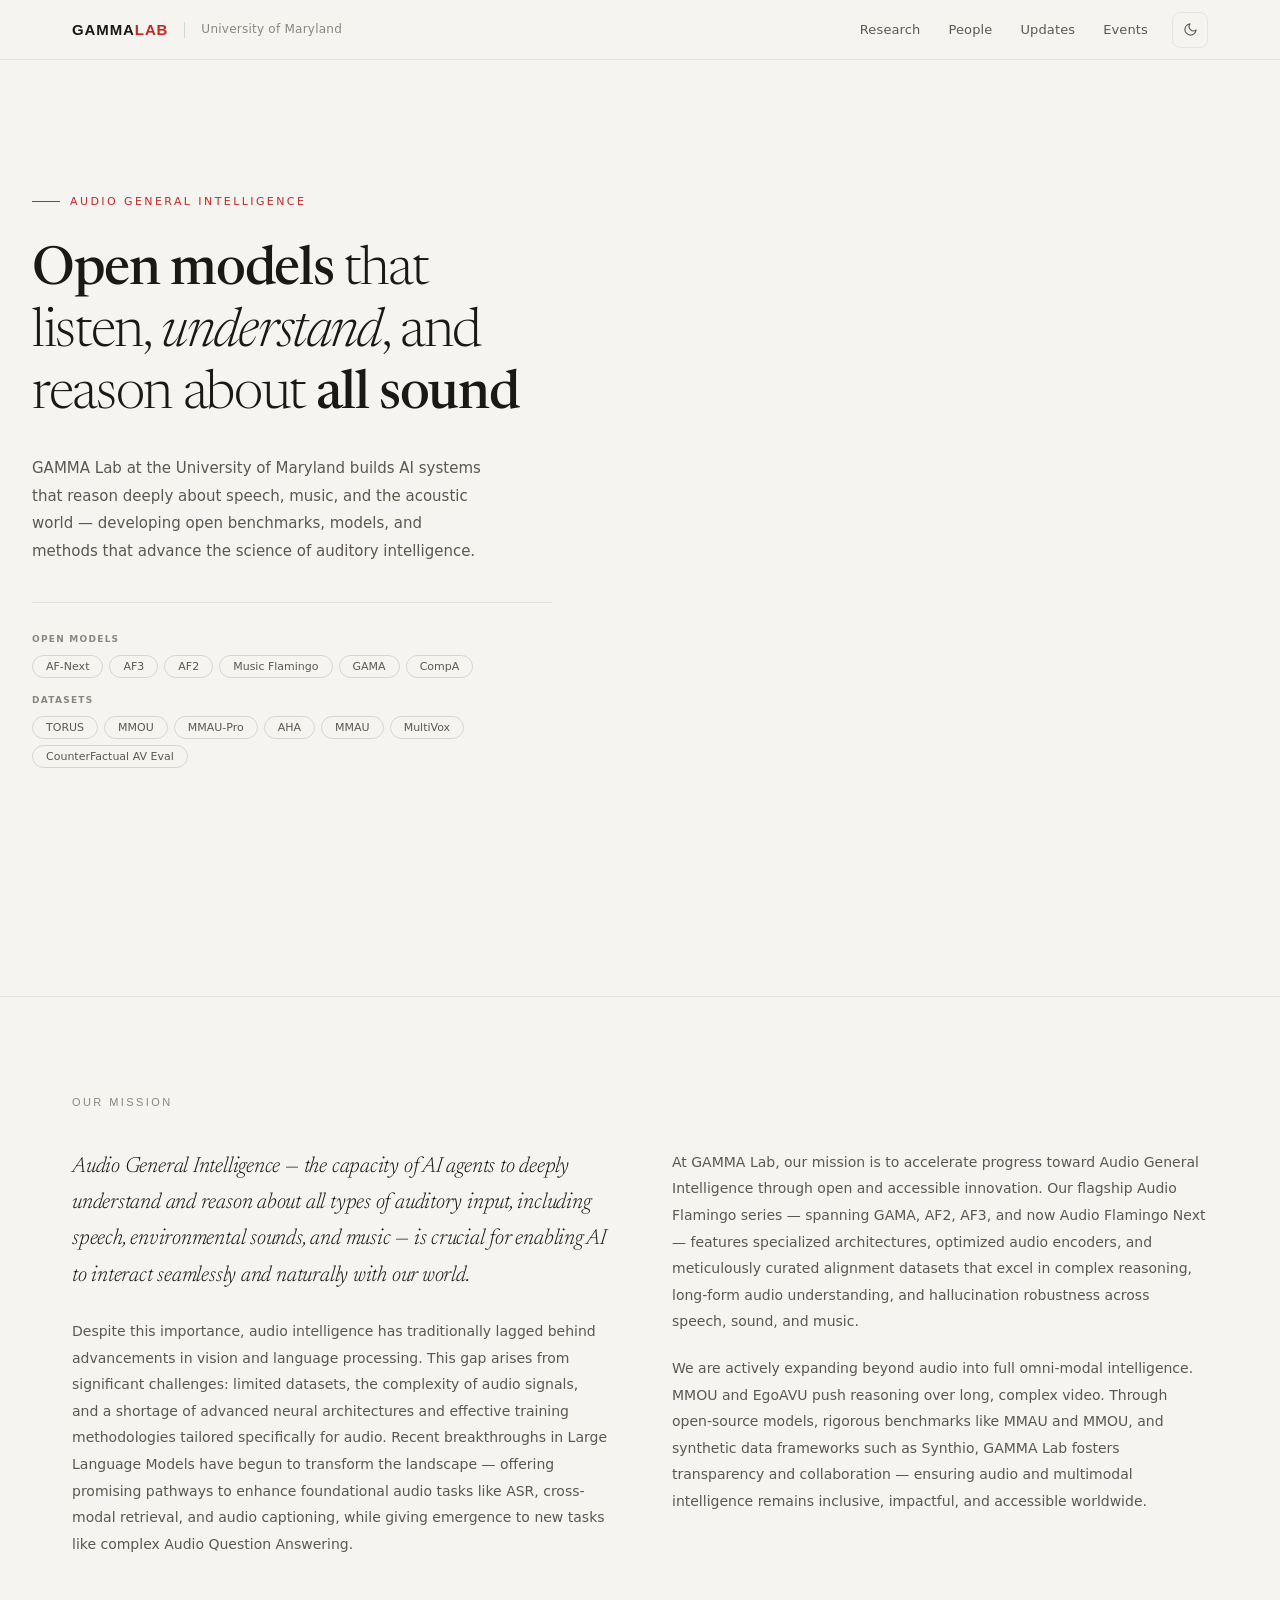
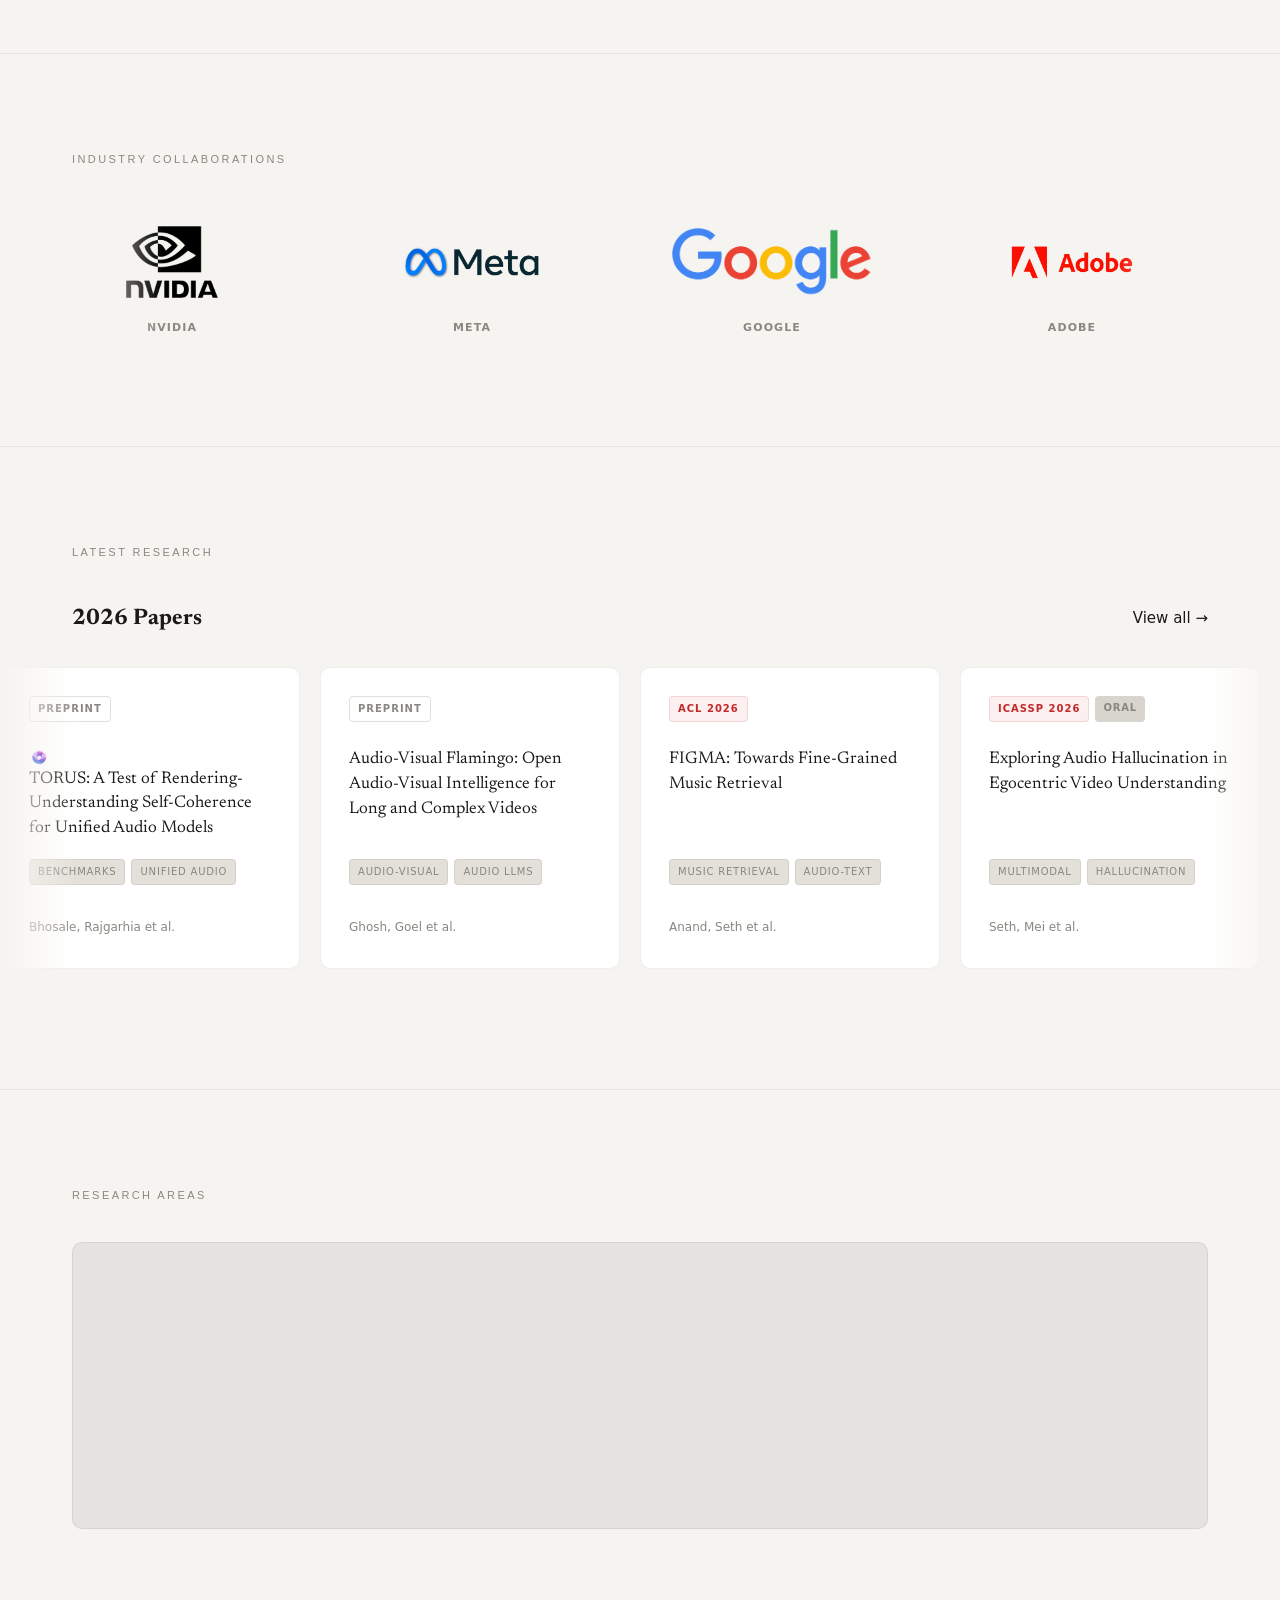
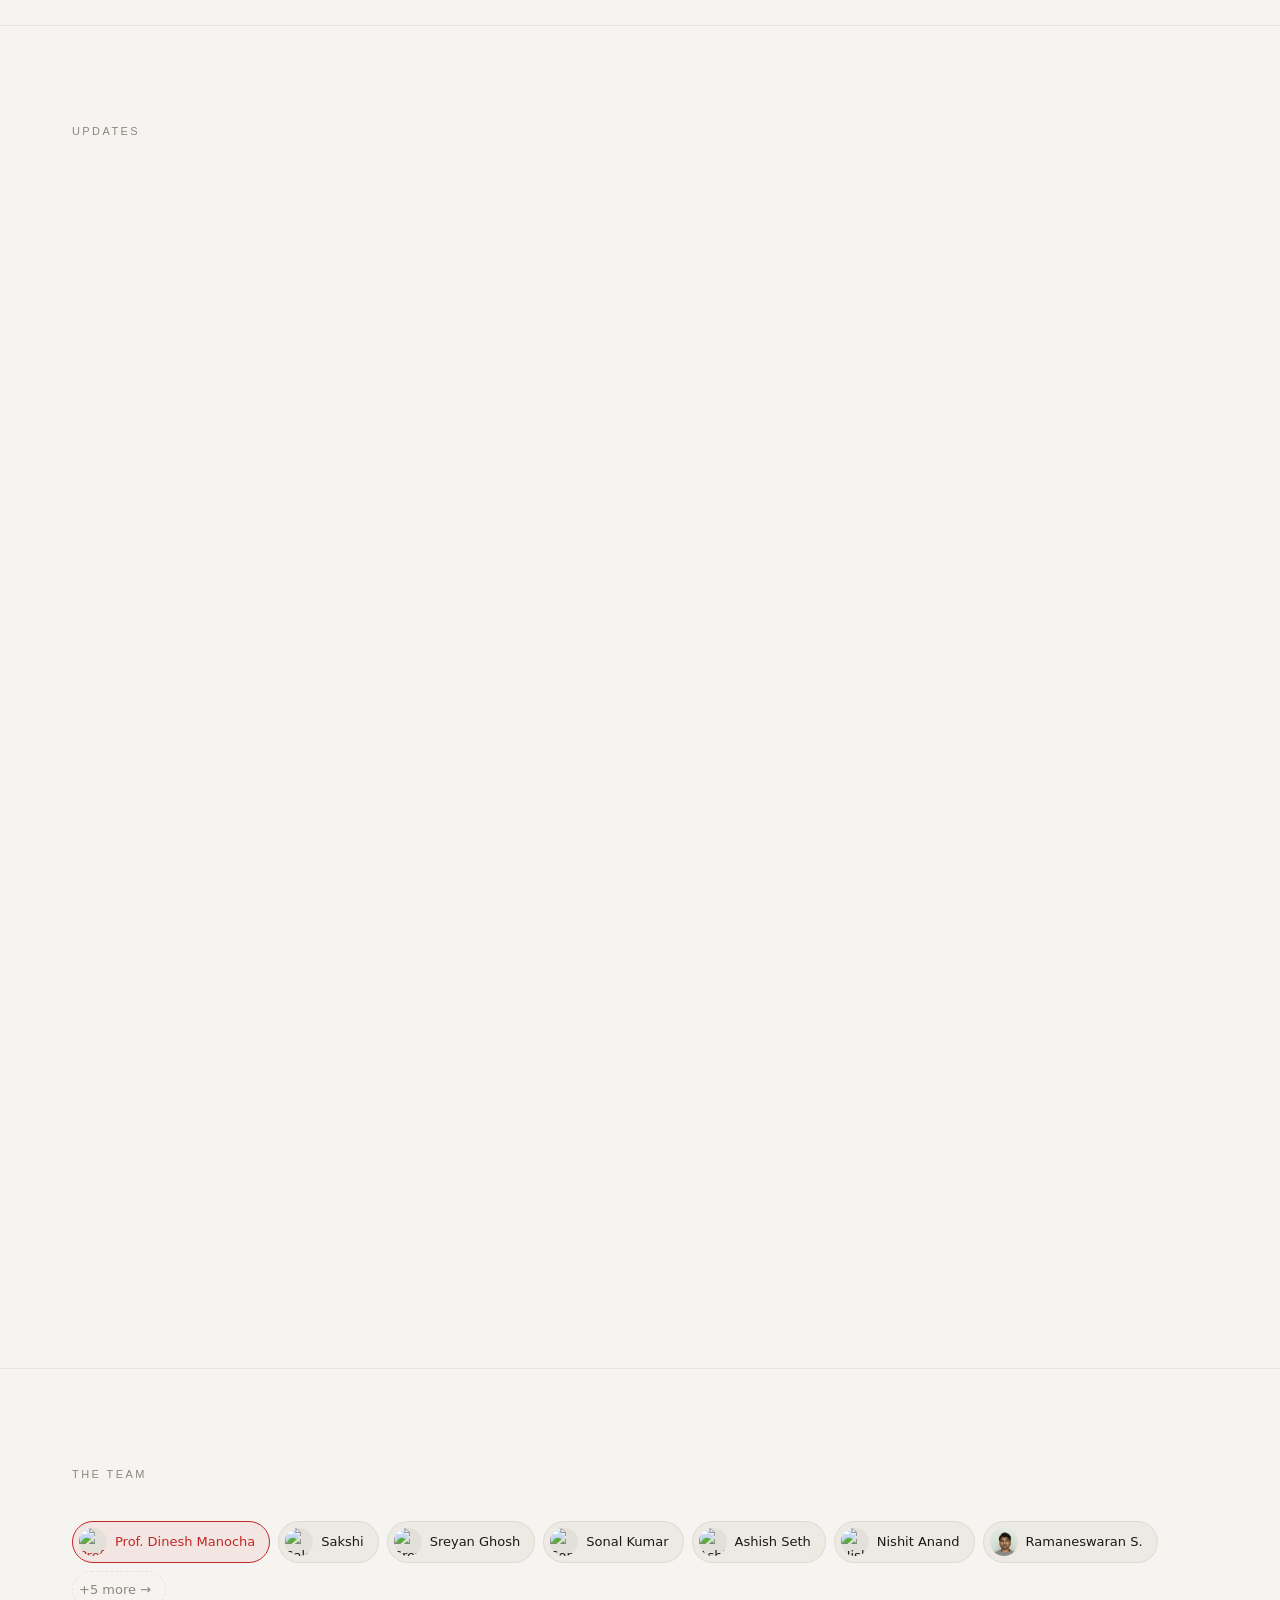
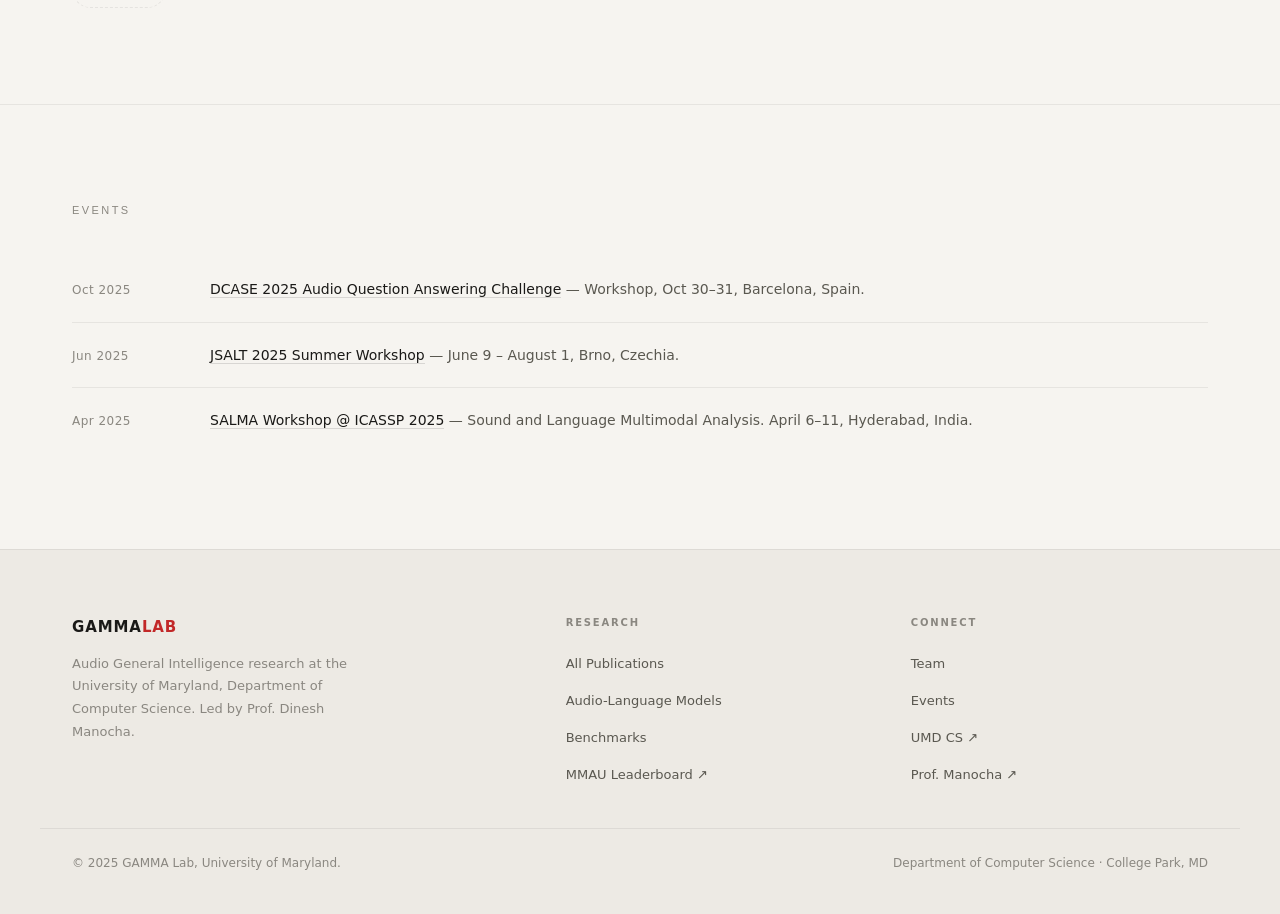
==== index.html @ 6530ab2a "Add TORUS to hero Datasets pills Co-Authored-By: Claude Opus 4.8 <noreply@anthropic.com>" ====
<!DOCTYPE html>
<html lang="en" data-theme="dark">
<head>
  <meta charset="UTF-8">
  <meta name="viewport" content="width=device-width, initial-scale=1.0">
  <title>GAMMA Lab — Audio General Intelligence · University of Maryland</title>
  <meta name="description" content="GAMMA Lab at UMD builds open AI systems that listen, understand, and reason about all sound — speech, music, and the acoustic world.">

  <!-- Prevent theme flash -->
  <script>
    (function(){var t=localStorage.getItem('gamma-theme');if(!t)t=window.matchMedia('(prefers-color-scheme:dark)').matches?'dark':'light';document.documentElement.setAttribute('data-theme',t);})();
  </script>

  <link rel="stylesheet" href="css/style.css">
</head>
<body>

<!-- ── Navigation ─────────────────────────────────────────────── -->
<nav class="nav" role="navigation" aria-label="Main navigation">
  <div class="nav-inner">
    <div class="nav-brand">
      <a href="index.html" class="nav-logo">GAMMA<span>Lab</span></a>
      <div class="nav-sep" aria-hidden="true"></div>
      <a href="https://www.cs.umd.edu/" class="nav-umd" target="_blank" rel="noopener">University of Maryland</a>
    </div>
    <div class="nav-right">
      <a href="research.html" class="nav-link">Research</a>
      <a href="people.html"   class="nav-link">People</a>
      <a href="index.html#updates" class="nav-link">Updates</a>
      <a href="events.html"  class="nav-link">Events</a>
      <button class="theme-toggle" aria-label="Toggle theme"></button>
      <button class="nav-hamburger" aria-label="Open menu" aria-expanded="false">
        <span></span><span></span><span></span>
      </button>
    </div>
  </div>
  <div class="nav-mobile-menu" aria-label="Mobile navigation">
    <a href="research.html" class="nav-link">Research</a>
    <a href="people.html"   class="nav-link">People</a>
    <a href="index.html#updates" class="nav-link">Updates</a>
    <a href="events.html"  class="nav-link">Events</a>
  </div>
</nav>

<main>

<!-- ── Hero ───────────────────────────────────────────────────── -->
<section class="hero" aria-label="Introduction">
  <div class="hero-text">
    <span class="hero-overline">Audio General Intelligence</span>
    <h1 class="hero-title serif">
      <strong>Open models</strong> that listen,
      <em>understand</em>, and reason about
      <strong>all&nbsp;sound</strong>
    </h1>
    <p class="hero-desc">
      GAMMA Lab at the University of Maryland builds AI systems that reason deeply
      about speech, music, and the acoustic world — developing open benchmarks,
      models, and methods that advance the science of auditory intelligence.
    </p>
    <div class="hero-pill-groups">
      <div class="hero-pill-row">
        <span class="hero-pill-label">Open Models</span>
        <div class="hero-pill-list">
          <a href="https://afnext-umd-nvidia.github.io/" class="resource-pill" target="_blank" rel="noopener">AF-Next</a>
          <a href="https://arxiv.org/abs/2507.08128" class="resource-pill" target="_blank" rel="noopener">AF3</a>
          <a href="https://arxiv.org/abs/2503.03983" class="resource-pill" target="_blank" rel="noopener">AF2</a>
          <a href="https://musicflamingo-nv-umd.github.io/" class="resource-pill" target="_blank" rel="noopener">Music Flamingo</a>
          <a href="https://huggingface.co/spaces/sonalkum/GAMA" class="resource-pill" target="_blank" rel="noopener">GAMA</a>
          <a href="https://github.com/Sreyan88/CompA" class="resource-pill" target="_blank" rel="noopener">CompA</a>
        </div>
      </div>
      <div class="hero-pill-row">
        <span class="hero-pill-label">Datasets</span>
        <div class="hero-pill-list">
          <a href="https://torus-benchmark.github.io/" class="resource-pill" target="_blank" rel="noopener">TORUS</a>
          <a href="https://huggingface.co/datasets/nvidia/MMOU" class="resource-pill" target="_blank" rel="noopener">MMOU</a>
          <a href="https://huggingface.co/datasets/gamma-lab-umd/MMAU-Pro" class="resource-pill" target="_blank" rel="noopener">MMAU-Pro</a>
          <a href="https://huggingface.co/datasets/aseth125/audio-hallucination-attack" class="resource-pill" target="_blank" rel="noopener">AHA</a>
          <a href="https://github.com/Sakshi113/mmau" class="resource-pill" target="_blank" rel="noopener">MMAU</a>
          <a href="https://huggingface.co/datasets/gamma-lab-umd/multivox" class="resource-pill" target="_blank" rel="noopener">MultiVox</a>
          <a href="https://huggingface.co/datasets/gamma-lab-umd/counterfactual-av-eval" class="resource-pill" target="_blank" rel="noopener">CounterFactual AV Eval</a>
        </div>
      </div>
    </div>
  </div>
  <div class="hero-canvas-wrap" aria-hidden="true">
    <canvas id="hero-canvas"></canvas>
  </div>
</section>

<!-- ── Mission ────────────────────────────────────────────────── -->
<section id="mission" aria-labelledby="mission-label">
  <div class="container">
    <span class="section-label" id="mission-label">Our Mission</span>
    <div class="mission-grid reveal">

      <div class="mission-primary">
        <p class="mission-lede serif">
          Audio General Intelligence — the capacity of AI agents to deeply understand and reason
          about all types of auditory input, including speech, environmental sounds, and music —
          is crucial for enabling AI to interact seamlessly and naturally with our world.
        </p>
        <p class="mission-body">
          Despite this importance, audio intelligence has traditionally lagged behind advancements
          in vision and language processing. This gap arises from significant challenges: limited
          datasets, the complexity of audio signals, and a shortage of advanced neural architectures
          and effective training methodologies tailored specifically for audio. Recent breakthroughs
          in Large Language Models have begun to transform the landscape — offering promising
          pathways to enhance foundational audio tasks like ASR, cross-modal retrieval, and audio
          captioning, while giving emergence to new tasks like complex Audio Question Answering.
        </p>
      </div>

      <div class="mission-secondary">
        <p class="mission-body">
          At GAMMA Lab, our mission is to accelerate progress toward Audio General Intelligence
          through open and accessible innovation. Our flagship Audio Flamingo series — spanning
          GAMA, AF2, AF3, and now Audio Flamingo Next — features specialized architectures,
          optimized audio encoders, and meticulously curated alignment datasets that excel in
          complex reasoning, long-form audio understanding, and hallucination robustness across
          speech, sound, and music.
        </p>
        <p class="mission-body">
          We are actively expanding beyond audio into full omni-modal intelligence. MMOU and EgoAVU push reasoning over long, complex
          video. Through open-source models, rigorous benchmarks like MMAU and MMOU, and synthetic data
          frameworks such as Synthio, GAMMA Lab fosters transparency and collaboration — ensuring
          audio and multimodal intelligence remains inclusive, impactful, and accessible worldwide.
        </p>
      </div>

    </div>
  </div>
</section>

<!-- ── Industry collaborations ────────────────────────────────── -->
<section aria-labelledby="collab-label">
  <div class="container">
    <span class="section-label" id="collab-label">Industry Collaborations</span>
    <div class="collab-marquee-wrap" aria-label="Industry collaborators">
      <div class="collab-track" id="collab-track">
        <!-- set 1 -->
        <div class="collab-item logo-dark"><img src="assets/logos/nvidia.png" alt="NVIDIA" loading="lazy"><span class="collab-item-name">NVIDIA</span></div>
        <div class="collab-item"><img src="assets/logos/meta.png" alt="Meta" loading="lazy"><span class="collab-item-name">Meta</span></div>
        <div class="collab-item"><img src="assets/logos/google.webp" alt="Google" loading="lazy"><span class="collab-item-name">Google</span></div>
        <div class="collab-item"><img src="assets/logos/adobe.png" alt="Adobe" loading="lazy"><span class="collab-item-name">Adobe</span></div>
        <div class="collab-item logo-dark"><img src="assets/logos/dolby.png" alt="Dolby" loading="lazy"><span class="collab-item-name">Dolby</span></div>
        <div class="collab-item logo-square"><img src="assets/logos/scaleai.png" alt="Scale AI" loading="lazy"><span class="collab-item-name">Scale AI</span></div>
        <div class="collab-item logo-square logo-rounded"><img src="assets/logos/sesame.png" alt="Sesame" loading="lazy"><span class="collab-item-name">Sesame</span></div>
        <!-- set 2 -->
        <div class="collab-item logo-dark" aria-hidden="true"><img src="assets/logos/nvidia.png" alt="" loading="lazy"><span class="collab-item-name">NVIDIA</span></div>
        <div class="collab-item" aria-hidden="true"><img src="assets/logos/meta.png" alt="" loading="lazy"><span class="collab-item-name">Meta</span></div>
        <div class="collab-item" aria-hidden="true"><img src="assets/logos/google.webp" alt="" loading="lazy"><span class="collab-item-name">Google</span></div>
        <div class="collab-item" aria-hidden="true"><img src="assets/logos/adobe.png" alt="" loading="lazy"><span class="collab-item-name">Adobe</span></div>
        <div class="collab-item logo-dark" aria-hidden="true"><img src="assets/logos/dolby.png" alt="" loading="lazy"><span class="collab-item-name">Dolby</span></div>
        <div class="collab-item logo-square" aria-hidden="true"><img src="assets/logos/scaleai.png" alt="" loading="lazy"><span class="collab-item-name">Scale AI</span></div>
        <div class="collab-item logo-square logo-rounded" aria-hidden="true"><img src="assets/logos/sesame.png" alt="" loading="lazy"><span class="collab-item-name">Sesame</span></div>
        <!-- set 3 — extra copy ensures no gap on ultrawide screens -->
        <div class="collab-item logo-dark" aria-hidden="true"><img src="assets/logos/nvidia.png" alt="" loading="lazy"><span class="collab-item-name">NVIDIA</span></div>
        <div class="collab-item" aria-hidden="true"><img src="assets/logos/meta.png" alt="" loading="lazy"><span class="collab-item-name">Meta</span></div>
        <div class="collab-item" aria-hidden="true"><img src="assets/logos/google.webp" alt="" loading="lazy"><span class="collab-item-name">Google</span></div>
        <div class="collab-item" aria-hidden="true"><img src="assets/logos/adobe.png" alt="" loading="lazy"><span class="collab-item-name">Adobe</span></div>
        <div class="collab-item logo-dark" aria-hidden="true"><img src="assets/logos/dolby.png" alt="" loading="lazy"><span class="collab-item-name">Dolby</span></div>
        <div class="collab-item logo-square" aria-hidden="true"><img src="assets/logos/scaleai.png" alt="" loading="lazy"><span class="collab-item-name">Scale AI</span></div>
        <div class="collab-item logo-square logo-rounded" aria-hidden="true"><img src="assets/logos/sesame.png" alt="" loading="lazy"><span class="collab-item-name">Sesame</span></div>
      </div>
    </div>
  </div>
</section>

<!-- ── Latest research ────────────────────────────────────────── -->
<section id="research" aria-labelledby="flagship-label">
  <div class="container">
    <span class="section-label" id="flagship-label">Latest Research</span>
    <div style="display:flex;align-items:center;justify-content:space-between;margin-bottom:20px;">
      <h2 class="section-title serif" style="margin:0;">2026 Papers</h2>
      <a href="research.html?year=2026" class="btn-outline">View all →</a>
    </div>
  </div>
  <div class="paper-marquee-wrap" aria-label="Latest 2026 papers">
    <div class="paper-marquee-track">

      <!-- set 1 -->
      <a href="https://arxiv.org/abs/2607.28896" target="_blank" rel="noopener" class="paper-card paper-marquee-card">
        <div class="badge-row"><span class="venue-badge" style="background:transparent;border-color:var(--border2);color:var(--t3);">Preprint</span></div>
        <div class="paper-card-title serif"><img src="assets/model_logos/torus.png" alt="" style="height:1.15em;vertical-align:-0.18em;margin-right:8px;">TORUS: A Test of Rendering-Understanding Self-Coherence for Unified Audio Models</div>
        <div class="badge-row"><span class="tag">Benchmarks</span><span class="tag">Unified Audio</span></div>
        <div class="paper-card-bottom"><span class="paper-card-meta">Bhosale, Rajgarhia et al.</span><span class="paper-card-arrow">→</span></div>
      </a>
      <a href="https://arxiv.org/abs/2607.16107" target="_blank" rel="noopener" class="paper-card paper-marquee-card">
        <div class="badge-row"><span class="venue-badge" style="background:transparent;border-color:var(--border2);color:var(--t3);">Preprint</span></div>
        <div class="paper-card-title serif">Audio-Visual Flamingo: Open Audio-Visual Intelligence for Long and Complex Videos</div>
        <div class="badge-row"><span class="tag">Audio-Visual</span><span class="tag">Audio LLMs</span></div>
        <div class="paper-card-bottom"><span class="paper-card-meta">Ghosh, Goel et al.</span><span class="paper-card-arrow">→</span></div>
      </a>
      <a href="https://arxiv.org/abs/2606.06615" target="_blank" rel="noopener" class="paper-card paper-marquee-card">
        <div class="badge-row"><span class="venue-badge">ACL 2026</span></div>
        <div class="paper-card-title serif">FIGMA: Towards Fine-Grained Music Retrieval</div>
        <div class="badge-row"><span class="tag">Music Retrieval</span><span class="tag">Audio-Text</span></div>
        <div class="paper-card-bottom"><span class="paper-card-meta">Anand, Seth et al.</span><span class="paper-card-arrow">→</span></div>
      </a>
      <a href="https://arxiv.org/abs/2604.23860" target="_blank" rel="noopener" class="paper-card paper-marquee-card">
        <div class="badge-row"><span class="venue-badge">ICASSP 2026</span><span class="spotlight-badge">Oral</span></div>
        <div class="paper-card-title serif">Exploring Audio Hallucination in Egocentric Video Understanding</div>
        <div class="badge-row"><span class="tag">Multimodal</span><span class="tag">Hallucination</span></div>
        <div class="paper-card-bottom"><span class="paper-card-meta">Seth, Mei et al.</span><span class="paper-card-arrow">→</span></div>
      </a>
      <a href="https://arxiv.org/abs/2604.17656" target="_blank" rel="noopener" class="paper-card paper-marquee-card">
        <div class="badge-row"><span class="venue-badge" style="background:transparent;border-color:var(--border2);color:var(--t3);">Preprint</span></div>
        <div class="paper-card-title serif">Video-Robin: Autoregressive Diffusion Planning for Intent-Grounded Video-to-Music Generation</div>
        <div class="badge-row"><span class="tag">Generation</span><span class="tag">Multimodal</span></div>
        <div class="paper-card-bottom"><span class="paper-card-meta">Lokegaonkar, Bhosale et al.</span><span class="paper-card-arrow">→</span></div>
      </a>
      <a href="https://arxiv.org/abs/2604.10905" target="_blank" rel="noopener" class="paper-card paper-marquee-card">
        <div class="badge-row"><span class="venue-badge" style="background:transparent;border-color:var(--border2);color:var(--t3);">Preprint</span></div>
        <div class="paper-card-title serif">Audio Flamingo Next: Next-Generation Open Audio-Language Models for Speech, Sound, and Music</div>
        <div class="badge-row"><span class="tag">Audio LLMs</span><span class="tag">Reasoning</span></div>
        <div class="paper-card-bottom"><span class="paper-card-meta">Ghosh, Goel et al.</span><span class="paper-card-arrow">→</span></div>
      </a>
      <a href="https://arxiv.org/abs/2603.29263" target="_blank" rel="noopener" class="paper-card paper-marquee-card">
        <div class="badge-row"><span class="venue-badge" style="background:transparent;border-color:var(--border2);color:var(--t3);">Preprint</span></div>
        <div class="paper-card-title serif">Audio Hallucination Attacks: Probing the Reliability of Large Audio Language Models</div>
        <div class="badge-row"><span class="tag">Robustness</span><span class="tag">Audio LLMs</span></div>
        <div class="paper-card-bottom"><span class="paper-card-meta">Seth, Kumar et al.</span><span class="paper-card-arrow">→</span></div>
      </a>
      <a href="https://arxiv.org/abs/2603.14145" target="_blank" rel="noopener" class="paper-card paper-marquee-card">
        <div class="badge-row"><span class="venue-badge" style="background:transparent;border-color:var(--border2);color:var(--t3);">Preprint</span></div>
        <div class="paper-card-title serif">MMOU: A Massive Multi-Task Omni Understanding and Reasoning Benchmark for Long and Complex Real-World Videos</div>
        <div class="badge-row"><span class="tag">Benchmarks</span><span class="tag">Omni-Modal</span></div>
        <div class="paper-card-bottom"><span class="paper-card-meta">Goel, Ghosh et al.</span><span class="paper-card-arrow">→</span></div>
      </a>
      <a href="https://arxiv.org/abs/2602.15766" target="_blank" rel="noopener" class="paper-card paper-marquee-card">
        <div class="badge-row"><span class="venue-badge" style="background:transparent;border-color:var(--border2);color:var(--t3);">Preprint</span></div>
        <div class="paper-card-title serif">TAC: Timestamped Audio Captioning</div>
        <div class="badge-row"><span class="tag">Audio Captioning</span><span class="tag">Temporal</span></div>
        <div class="paper-card-bottom"><span class="paper-card-meta">Kumar, Seetharaman et al.</span><span class="paper-card-arrow">→</span></div>
      </a>
      <a href="https://arxiv.org/abs/2602.06139" target="_blank" rel="noopener" class="paper-card paper-marquee-card">
        <div class="badge-row"><span class="venue-badge">CVPR 2026</span><span class="spotlight-badge">Highlight</span></div>
        <div class="paper-card-title serif">EgoAVU: Egocentric Audio-Visual Understanding</div>
        <div class="badge-row"><span class="tag">Egocentric</span><span class="tag">Audio-Visual</span></div>
        <div class="paper-card-bottom"><span class="paper-card-meta">Seth, Mei et al.</span><span class="paper-card-arrow">→</span></div>
      </a>

      <!-- set 2 (duplicate for seamless loop) -->
      <a href="https://arxiv.org/abs/2607.28896" target="_blank" rel="noopener" class="paper-card paper-marquee-card" aria-hidden="true">
        <div class="badge-row"><span class="venue-badge" style="background:transparent;border-color:var(--border2);color:var(--t3);">Preprint</span></div>
        <div class="paper-card-title serif"><img src="assets/model_logos/torus.png" alt="" style="height:1.15em;vertical-align:-0.18em;margin-right:8px;">TORUS: A Test of Rendering-Understanding Self-Coherence for Unified Audio Models</div>
        <div class="badge-row"><span class="tag">Benchmarks</span><span class="tag">Unified Audio</span></div>
        <div class="paper-card-bottom"><span class="paper-card-meta">Bhosale, Rajgarhia et al.</span><span class="paper-card-arrow">→</span></div>
      </a>
      <a href="https://arxiv.org/abs/2607.16107" target="_blank" rel="noopener" class="paper-card paper-marquee-card" aria-hidden="true">
        <div class="badge-row"><span class="venue-badge" style="background:transparent;border-color:var(--border2);color:var(--t3);">Preprint</span></div>
        <div class="paper-card-title serif">Audio-Visual Flamingo: Open Audio-Visual Intelligence for Long and Complex Videos</div>
        <div class="badge-row"><span class="tag">Audio-Visual</span><span class="tag">Audio LLMs</span></div>
        <div class="paper-card-bottom"><span class="paper-card-meta">Ghosh, Goel et al.</span><span class="paper-card-arrow">→</span></div>
      </a>
      <a href="https://arxiv.org/abs/2606.06615" target="_blank" rel="noopener" class="paper-card paper-marquee-card" aria-hidden="true">
        <div class="badge-row"><span class="venue-badge">ACL 2026</span></div>
        <div class="paper-card-title serif">FIGMA: Towards Fine-Grained Music Retrieval</div>
        <div class="badge-row"><span class="tag">Music Retrieval</span><span class="tag">Audio-Text</span></div>
        <div class="paper-card-bottom"><span class="paper-card-meta">Anand, Seth et al.</span><span class="paper-card-arrow">→</span></div>
      </a>
      <a href="https://arxiv.org/abs/2604.23860" target="_blank" rel="noopener" class="paper-card paper-marquee-card" aria-hidden="true">
        <div class="badge-row"><span class="venue-badge">ICASSP 2026</span><span class="spotlight-badge">Oral</span></div>
        <div class="paper-card-title serif">Exploring Audio Hallucination in Egocentric Video Understanding</div>
        <div class="badge-row"><span class="tag">Multimodal</span><span class="tag">Hallucination</span></div>
        <div class="paper-card-bottom"><span class="paper-card-meta">Seth, Mei et al.</span><span class="paper-card-arrow">→</span></div>
      </a>
      <a href="https://arxiv.org/abs/2604.17656" target="_blank" rel="noopener" class="paper-card paper-marquee-card" aria-hidden="true">
        <div class="badge-row"><span class="venue-badge" style="background:transparent;border-color:var(--border2);color:var(--t3);">Preprint</span></div>
        <div class="paper-card-title serif">Video-Robin: Autoregressive Diffusion Planning for Intent-Grounded Video-to-Music Generation</div>
        <div class="badge-row"><span class="tag">Generation</span><span class="tag">Multimodal</span></div>
        <div class="paper-card-bottom"><span class="paper-card-meta">Lokegaonkar, Bhosale et al.</span><span class="paper-card-arrow">→</span></div>
      </a>
      <a href="https://arxiv.org/abs/2604.10905" target="_blank" rel="noopener" class="paper-card paper-marquee-card" aria-hidden="true">
        <div class="badge-row"><span class="venue-badge" style="background:transparent;border-color:var(--border2);color:var(--t3);">Preprint</span></div>
        <div class="paper-card-title serif">Audio Flamingo Next: Next-Generation Open Audio-Language Models for Speech, Sound, and Music</div>
        <div class="badge-row"><span class="tag">Audio LLMs</span><span class="tag">Reasoning</span></div>
        <div class="paper-card-bottom"><span class="paper-card-meta">Ghosh, Goel et al.</span><span class="paper-card-arrow">→</span></div>
      </a>
      <a href="https://arxiv.org/abs/2603.29263" target="_blank" rel="noopener" class="paper-card paper-marquee-card" aria-hidden="true">
        <div class="badge-row"><span class="venue-badge" style="background:transparent;border-color:var(--border2);color:var(--t3);">Preprint</span></div>
        <div class="paper-card-title serif">Audio Hallucination Attacks: Probing the Reliability of Large Audio Language Models</div>
        <div class="badge-row"><span class="tag">Robustness</span><span class="tag">Audio LLMs</span></div>
        <div class="paper-card-bottom"><span class="paper-card-meta">Seth, Kumar et al.</span><span class="paper-card-arrow">→</span></div>
      </a>
      <a href="https://arxiv.org/abs/2603.14145" target="_blank" rel="noopener" class="paper-card paper-marquee-card" aria-hidden="true">
        <div class="badge-row"><span class="venue-badge" style="background:transparent;border-color:var(--border2);color:var(--t3);">Preprint</span></div>
        <div class="paper-card-title serif">MMOU: A Massive Multi-Task Omni Understanding and Reasoning Benchmark for Long and Complex Real-World Videos</div>
        <div class="badge-row"><span class="tag">Benchmarks</span><span class="tag">Omni-Modal</span></div>
        <div class="paper-card-bottom"><span class="paper-card-meta">Goel, Ghosh et al.</span><span class="paper-card-arrow">→</span></div>
      </a>
      <a href="https://arxiv.org/abs/2602.15766" target="_blank" rel="noopener" class="paper-card paper-marquee-card" aria-hidden="true">
        <div class="badge-row"><span class="venue-badge" style="background:transparent;border-color:var(--border2);color:var(--t3);">Preprint</span></div>
        <div class="paper-card-title serif">TAC: Timestamped Audio Captioning</div>
        <div class="badge-row"><span class="tag">Audio Captioning</span><span class="tag">Temporal</span></div>
        <div class="paper-card-bottom"><span class="paper-card-meta">Kumar, Seetharaman et al.</span><span class="paper-card-arrow">→</span></div>
      </a>
      <a href="https://arxiv.org/abs/2602.06139" target="_blank" rel="noopener" class="paper-card paper-marquee-card" aria-hidden="true">
        <div class="badge-row"><span class="venue-badge">CVPR 2026</span><span class="spotlight-badge">Highlight</span></div>
        <div class="paper-card-title serif">EgoAVU: Egocentric Audio-Visual Understanding</div>
        <div class="badge-row"><span class="tag">Egocentric</span><span class="tag">Audio-Visual</span></div>
        <div class="paper-card-bottom"><span class="paper-card-meta">Seth, Mei et al.</span><span class="paper-card-arrow">→</span></div>
      </a>

      <!-- set 3 (duplicate for seamless loop) -->
      <a href="https://arxiv.org/abs/2607.28896" target="_blank" rel="noopener" class="paper-card paper-marquee-card" aria-hidden="true">
        <div class="badge-row"><span class="venue-badge" style="background:transparent;border-color:var(--border2);color:var(--t3);">Preprint</span></div>
        <div class="paper-card-title serif"><img src="assets/model_logos/torus.png" alt="" style="height:1.15em;vertical-align:-0.18em;margin-right:8px;">TORUS: A Test of Rendering-Understanding Self-Coherence for Unified Audio Models</div>
        <div class="badge-row"><span class="tag">Benchmarks</span><span class="tag">Unified Audio</span></div>
        <div class="paper-card-bottom"><span class="paper-card-meta">Bhosale, Rajgarhia et al.</span><span class="paper-card-arrow">→</span></div>
      </a>
      <a href="https://arxiv.org/abs/2607.16107" target="_blank" rel="noopener" class="paper-card paper-marquee-card" aria-hidden="true">
        <div class="badge-row"><span class="venue-badge" style="background:transparent;border-color:var(--border2);color:var(--t3);">Preprint</span></div>
        <div class="paper-card-title serif">Audio-Visual Flamingo: Open Audio-Visual Intelligence for Long and Complex Videos</div>
        <div class="badge-row"><span class="tag">Audio-Visual</span><span class="tag">Audio LLMs</span></div>
        <div class="paper-card-bottom"><span class="paper-card-meta">Ghosh, Goel et al.</span><span class="paper-card-arrow">→</span></div>
      </a>
      <a href="https://arxiv.org/abs/2606.06615" target="_blank" rel="noopener" class="paper-card paper-marquee-card" aria-hidden="true">
        <div class="badge-row"><span class="venue-badge">ACL 2026</span></div>
        <div class="paper-card-title serif">FIGMA: Towards Fine-Grained Music Retrieval</div>
        <div class="badge-row"><span class="tag">Music Retrieval</span><span class="tag">Audio-Text</span></div>
        <div class="paper-card-bottom"><span class="paper-card-meta">Anand, Seth et al.</span><span class="paper-card-arrow">→</span></div>
      </a>
      <a href="https://arxiv.org/abs/2604.23860" target="_blank" rel="noopener" class="paper-card paper-marquee-card" aria-hidden="true">
        <div class="badge-row"><span class="venue-badge">ICASSP 2026</span><span class="spotlight-badge">Oral</span></div>
        <div class="paper-card-title serif">Exploring Audio Hallucination in Egocentric Video Understanding</div>
        <div class="badge-row"><span class="tag">Multimodal</span><span class="tag">Hallucination</span></div>
        <div class="paper-card-bottom"><span class="paper-card-meta">Seth, Mei et al.</span><span class="paper-card-arrow">→</span></div>
      </a>
      <a href="https://arxiv.org/abs/2604.17656" target="_blank" rel="noopener" class="paper-card paper-marquee-card" aria-hidden="true">
        <div class="badge-row"><span class="venue-badge" style="background:transparent;border-color:var(--border2);color:var(--t3);">Preprint</span></div>
        <div class="paper-card-title serif">Video-Robin: Autoregressive Diffusion Planning for Intent-Grounded Video-to-Music Generation</div>
        <div class="badge-row"><span class="tag">Generation</span><span class="tag">Multimodal</span></div>
        <div class="paper-card-bottom"><span class="paper-card-meta">Lokegaonkar, Bhosale et al.</span><span class="paper-card-arrow">→</span></div>
      </a>
      <a href="https://arxiv.org/abs/2604.10905" target="_blank" rel="noopener" class="paper-card paper-marquee-card" aria-hidden="true">
        <div class="badge-row"><span class="venue-badge" style="background:transparent;border-color:var(--border2);color:var(--t3);">Preprint</span></div>
        <div class="paper-card-title serif">Audio Flamingo Next: Next-Generation Open Audio-Language Models for Speech, Sound, and Music</div>
        <div class="badge-row"><span class="tag">Audio LLMs</span><span class="tag">Reasoning</span></div>
        <div class="paper-card-bottom"><span class="paper-card-meta">Ghosh, Goel et al.</span><span class="paper-card-arrow">→</span></div>
      </a>
      <a href="https://arxiv.org/abs/2603.29263" target="_blank" rel="noopener" class="paper-card paper-marquee-card" aria-hidden="true">
        <div class="badge-row"><span class="venue-badge" style="background:transparent;border-color:var(--border2);color:var(--t3);">Preprint</span></div>
        <div class="paper-card-title serif">Audio Hallucination Attacks: Probing the Reliability of Large Audio Language Models</div>
        <div class="badge-row"><span class="tag">Robustness</span><span class="tag">Audio LLMs</span></div>
        <div class="paper-card-bottom"><span class="paper-card-meta">Seth, Kumar et al.</span><span class="paper-card-arrow">→</span></div>
      </a>
      <a href="https://arxiv.org/abs/2603.14145" target="_blank" rel="noopener" class="paper-card paper-marquee-card" aria-hidden="true">
        <div class="badge-row"><span class="venue-badge" style="background:transparent;border-color:var(--border2);color:var(--t3);">Preprint</span></div>
        <div class="paper-card-title serif">MMOU: A Massive Multi-Task Omni Understanding and Reasoning Benchmark for Long and Complex Real-World Videos</div>
        <div class="badge-row"><span class="tag">Benchmarks</span><span class="tag">Omni-Modal</span></div>
        <div class="paper-card-bottom"><span class="paper-card-meta">Goel, Ghosh et al.</span><span class="paper-card-arrow">→</span></div>
      </a>
      <a href="https://arxiv.org/abs/2602.15766" target="_blank" rel="noopener" class="paper-card paper-marquee-card" aria-hidden="true">
        <div class="badge-row"><span class="venue-badge" style="background:transparent;border-color:var(--border2);color:var(--t3);">Preprint</span></div>
        <div class="paper-card-title serif">TAC: Timestamped Audio Captioning</div>
        <div class="badge-row"><span class="tag">Audio Captioning</span><span class="tag">Temporal</span></div>
        <div class="paper-card-bottom"><span class="paper-card-meta">Kumar, Seetharaman et al.</span><span class="paper-card-arrow">→</span></div>
      </a>
      <a href="https://arxiv.org/abs/2602.06139" target="_blank" rel="noopener" class="paper-card paper-marquee-card" aria-hidden="true">
        <div class="badge-row"><span class="venue-badge">CVPR 2026</span><span class="spotlight-badge">Highlight</span></div>
        <div class="paper-card-title serif">EgoAVU: Egocentric Audio-Visual Understanding</div>
        <div class="badge-row"><span class="tag">Egocentric</span><span class="tag">Audio-Visual</span></div>
        <div class="paper-card-bottom"><span class="paper-card-meta">Seth, Mei et al.</span><span class="paper-card-arrow">→</span></div>
      </a>

    </div>
  </div>
</section>

<!-- ── Research areas ─────────────────────────────────────────── -->
<section aria-labelledby="areas-label">
  <div class="container">
    <span class="section-label" id="areas-label">Research Areas</span>
    <div class="areas-grid stagger-children">

      <a href="research.html?theme=audio-llm" class="area-cell">
        <div class="area-icon">◈</div>
        <div class="area-name">Audio-Language Models</div>
        <div class="area-papers">AF-Next · AF3 · GAMA · SPUR</div>
      </a>

      <a href="research.html?theme=benchmarks" class="area-cell">
        <div class="area-icon">◎</div>
        <div class="area-name">Benchmarks &amp; Evaluation</div>
        <div class="area-papers">TORUS · MMOU · MMAU · MMAU-Pro · CompA</div>
      </a>

      <a href="research.html?theme=audio-text" class="area-cell">
        <div class="area-icon">⊞</div>
        <div class="area-name">Audio-Text Alignment</div>
        <div class="area-papers">ReCLAP · PAT · RobustCLAP · TSPE</div>
      </a>

      <a href="research.html?theme=ssl" class="area-cell">
        <div class="area-icon">⊡</div>
        <div class="area-name">Self-Supervised Learning</div>
        <div class="area-papers">EH-MAM · SLICER · MAST · UNFUSED</div>
      </a>

      <a href="research.html?theme=speech" class="area-cell">
        <div class="area-icon">◉</div>
        <div class="area-name">Speech Enhancement &amp; ASR</div>
        <div class="area-papers">ProSE · LipGER · DARAG</div>
      </a>

      <a href="research.html?theme=data" class="area-cell">
        <div class="area-icon">⊛</div>
        <div class="area-name">Data &amp; Augmentation</div>
        <div class="area-papers">Synthio · SILA · Video-Robin</div>
      </a>

      <a href="research.html?theme=domain" class="area-cell">
        <div class="area-icon">⊜</div>
        <div class="area-name">Domain Adaptation</div>
        <div class="area-papers">FusDom · Stable Distillation</div>
      </a>

      <a href="research.html?theme=multimodal" class="area-cell">
        <div class="area-icon">⊝</div>
        <div class="area-name">Multimodal Interaction</div>
        <div class="area-papers">MMOU · EgoAVU · MultiVox</div>
      </a>

    </div>
  </div>
</section>

<!-- ── Updates ────────────────────────────────────────────────── -->
<section id="updates" aria-labelledby="updates-label">
  <div class="container">
    <span class="section-label" id="updates-label">Updates</span>
    <div class="timeline reveal">

      <div class="timeline-item">
        <span class="timeline-date">Jul 2026</span>
        <div class="timeline-content">
          <img src="assets/model_logos/torus.png" alt="" style="height:1em;vertical-align:-0.15em;margin-right:5px;"><a href="https://arxiv.org/abs/2607.28896" target="_blank" rel="noopener">TORUS</a> released —
          the first self-coherence benchmark for unified audio models, testing whether a model's generation and understanding heads agree about the same audio. <a href="https://torus-benchmark.github.io/" target="_blank" rel="noopener">Project page ↗</a>
        </div>
      </div>

      <div class="timeline-item">
        <span class="timeline-date">Jul 2026</span>
        <div class="timeline-content">
          <a href="https://arxiv.org/abs/2607.16107" target="_blank" rel="noopener">Audio-Visual Flamingo</a>
          released — fully open audio-visual LLM for long, complex video with timestamp-grounded chain-of-thought reasoning. <a href="https://avflamingo.pages.dev/" target="_blank" rel="noopener">Project page ↗</a>
        </div>
      </div>

      <div class="timeline-item">
        <span class="timeline-date">Jun 2026</span>
        <div class="timeline-content">
          <a href="https://arxiv.org/abs/2606.06615" target="_blank" rel="noopener">FIGMA</a>
          accepted to <span class="venue-badge">ACL 2026</span>
          — fine-grained music retrieval with multi-view contrastive learning. <a href="https://nishitanand.github.io/figma-website/" target="_blank" rel="noopener">Project page ↗</a>
        </div>
      </div>

      <div class="timeline-item">
        <span class="timeline-date">Apr 2026</span>
        <div class="timeline-content">
          <a href="https://arxiv.org/abs/2604.10905" target="_blank" rel="noopener">Audio Flamingo Next</a>
          released — next-generation open audio-language model supporting 30-minute audio, temporal reasoning, and 1M+ hours of training data. <a href="https://afnext-umd-nvidia.github.io/" target="_blank" rel="noopener">Project page ↗</a>
        </div>
      </div>

      <div class="timeline-item">
        <span class="timeline-date">Apr 2026</span>
        <div class="timeline-content">
          <a href="https://arxiv.org/abs/2604.23860" target="_blank" rel="noopener">Exploring Audio Hallucination in Egocentric Video</a>
          accepted to <span class="venue-badge">ICASSP 2026</span>.
        </div>
      </div>

      <div class="timeline-item">
        <span class="timeline-date">Apr 2026</span>
        <div class="timeline-content">
          <a href="https://arxiv.org/abs/2604.02605" target="_blank" rel="noopener">Do Audio-Visual Large Language Models Really See and Hear?</a>
          accepted to <span class="venue-badge">CVPR 2026</span> — mechanistic interpretability study revealing a strong vision bias in audio-visual LLMs.
        </div>
      </div>

      <div class="timeline-item">
        <span class="timeline-date">Mar 2026</span>
        <div class="timeline-content">
          <a href="https://arxiv.org/abs/2603.14145" target="_blank" rel="noopener">MMOU</a> released —
          omni-modal benchmark for reasoning over long, complex real-world videos across visual, audio, and text signals.
        </div>
      </div>

      <div class="timeline-item">
        <span class="timeline-date">Mar 2026</span>
        <div class="timeline-content">
          <a href="https://arxiv.org/abs/2603.29263" target="_blank" rel="noopener">AHA: Audio Hallucination Attacks</a> released —
          probing the reliability of large audio language models with 6,500 adversarial QA pairs.
        </div>
      </div>

      <div class="timeline-item">
        <span class="timeline-date">Dec 2025</span>
        <div class="timeline-content">
          <a href="https://arxiv.org/abs/2507.10859" target="_blank" rel="noopener">MultiVox</a>
          accepted as <strong>Oral</strong> at <span class="venue-badge">EMNLP 2025</span>
          — multimodal voice assistant benchmark over audio-visual content.
        </div>
      </div>

      <div class="timeline-item">
        <span class="timeline-date">Nov 2025</span>
        <div class="timeline-content">
          <a href="https://arxiv.org/abs/2507.08128" target="_blank" rel="noopener">Audio Flamingo 3</a>
          selected as <strong>Spotlight</strong> at <span class="venue-badge">NeurIPS 2025</span>.
          New state-of-the-art on MMAU and Air-Bench.
        </div>
      </div>

      <div class="timeline-item">
        <span class="timeline-date">Oct 2025</span>
        <div class="timeline-content">
          <a href="https://arxiv.org/abs/2410.13179" target="_blank" rel="noopener">EH-MAM</a>
          accepted as <strong>Oral</strong> at <span class="venue-badge">EMNLP 2025</span>
          — easy-to-hard masked acoustic modeling for self-supervised pre-training.
        </div>
      </div>

      <div class="timeline-item">
        <span class="timeline-date">Sep 2025</span>
        <div class="timeline-content">
          Three papers at <span class="venue-badge">NAACL 2025</span>:
          <a href="https://arxiv.org/abs/2503.06375" target="_blank" rel="noopener">ProSE</a> (Oral),
          <a href="https://arxiv.org/abs/2410.15062" target="_blank" rel="noopener">PAT</a> (Oral), and
          <a href="https://arxiv.org/abs/2410.16505" target="_blank" rel="noopener">Do Audio-Language Models Understand Linguistic Variations?</a>
        </div>
      </div>

      <div class="timeline-item">
        <span class="timeline-date">Jul 2025</span>
        <div class="timeline-content">
          <a href="https://arxiv.org/abs/2503.03983" target="_blank" rel="noopener">Audio Flamingo 2</a>
          accepted to <span class="venue-badge">ICML 2025</span>.
          Long-form audio understanding up to 5 minutes across speech, music, and environmental sound.
        </div>
      </div>

      <div class="timeline-item">
        <span class="timeline-date">May 2025</span>
        <div class="timeline-content">
          <a href="https://arxiv.org/abs/2410.19168" target="_blank" rel="noopener">MMAU</a>
          accepted as <strong>Spotlight</strong> at <span class="venue-badge">ICLR 2025</span>.
          <a href="https://arxiv.org/abs/2511.10289" target="_blank" rel="noopener">Music Flamingo</a>
          accepted at <span class="venue-badge">ICLR 2026</span>.
        </div>
      </div>

      <div class="timeline-item">
        <span class="timeline-date">Nov 2024</span>
        <div class="timeline-content">
          <a href="https://arxiv.org/abs/2406.11768" target="_blank" rel="noopener">GAMA</a>
          accepted as <strong>Oral</strong> at <span class="venue-badge">EMNLP 2024</span>
          — general-purpose audio understanding via instruction-tuned LLMs.
        </div>
      </div>

    </div>
  </div>
</section>

<!-- ── Team teaser ─────────────────────────────────────────────── -->
<section id="people" aria-labelledby="team-label">
  <div class="container">
    <span class="section-label" id="team-label">The Team</span>
    <div class="team-chips stagger-children">

      <a href="https://www.cs.umd.edu/people/dmanocha" target="_blank" rel="noopener" class="person-chip pi">
        <img src="https://sakshi113.github.io/audio_webpage/people/dinesh.jpg"
             alt="Prof. Dinesh Manocha" class="chip-avatar" loading="lazy">
        Prof. Dinesh Manocha
      </a>

      <a href="https://sakshi113.github.io/" target="_blank" rel="noopener" class="person-chip">
        <img src="https://sakshi113.github.io/audio_webpage/people/sakshi-sf2.jpeg"
             alt="Sakshi" class="chip-avatar" loading="lazy">
        Sakshi
      </a>

      <a href="https://sreyan88.github.io/research/" target="_blank" rel="noopener" class="person-chip">
        <img src="https://sakshi113.github.io/audio_webpage/people/sreyan-2.jpg"
             alt="Sreyan Ghosh" class="chip-avatar" loading="lazy">
        Sreyan Ghosh
      </a>

      <a href="https://sonalkum.github.io" target="_blank" rel="noopener" class="person-chip">
        <img src="https://sakshi113.github.io/audio_webpage/people/sonal.png"
             alt="Sonal Kumar" class="chip-avatar" loading="lazy">
        Sonal Kumar
      </a>

      <a href="https://cs20s030.github.io/" target="_blank" rel="noopener" class="person-chip">
        <img src="https://sakshi113.github.io/audio_webpage/people/ashish.jpeg"
             alt="Ashish Seth" class="chip-avatar" loading="lazy">
        Ashish Seth
      </a>

      <a href="https://nishitanand.github.io/" target="_blank" rel="noopener" class="person-chip">
        <img src="https://sakshi113.github.io/audio_webpage/people/nishit.jpg"
             alt="Nishit Anand" class="chip-avatar" loading="lazy">
        Nishit Anand
      </a>

      <a href="https://ramaneswaran.github.io/" target="_blank" rel="noopener" class="person-chip">
        <img src="assets/people/raman.jpg"
             alt="Ramaneswaran S." class="chip-avatar" loading="lazy">
        Ramaneswaran S.
      </a>

      <a href="people.html" class="person-chip more">+5 more →</a>

    </div>
  </div>
</section>

<!-- ── Events ─────────────────────────────────────────────────── -->
<section id="events" aria-labelledby="events-label">
  <div class="container">
    <span class="section-label" id="events-label">Events</span>
    <div class="timeline reveal">

      <div class="timeline-item">
        <span class="timeline-date">Oct 2025</span>
        <div class="timeline-content">
          <a href="https://dcase.community/challenge2025/index#audio-question-answering" target="_blank" rel="noopener">DCASE 2025 Audio Question Answering Challenge</a>
          — Workshop, Oct 30–31, Barcelona, Spain.
        </div>
      </div>

      <div class="timeline-item">
        <span class="timeline-date">Jun 2025</span>
        <div class="timeline-content">
          <a href="https://jsalt2025.fit.vut.cz/summer-workshop" target="_blank" rel="noopener">JSALT 2025 Summer Workshop</a>
          — June 9 – August 1, Brno, Czechia.
        </div>
      </div>

      <div class="timeline-item">
        <span class="timeline-date">Apr 2025</span>
        <div class="timeline-content">
          <a href="https://salmaworkshop.github.io/" target="_blank" rel="noopener">SALMA Workshop @ ICASSP 2025</a>
          — Sound and Language Multimodal Analysis. April 6–11, Hyderabad, India.
        </div>
      </div>

    </div>
  </div>
</section>

</main>

<!-- ── Footer ─────────────────────────────────────────────────── -->
<footer class="footer">
  <div class="footer-inner">
    <div>
      <div class="footer-logo">GAMMA<span>Lab</span></div>
      <p class="footer-desc">
        Audio General Intelligence research at the University of Maryland,
        Department of Computer Science. Led by Prof. Dinesh Manocha.
      </p>
    </div>
    <div class="footer-col">
      <h4>Research</h4>
      <ul>
        <li><a href="research.html">All Publications</a></li>
        <li><a href="research.html?theme=audio-llm">Audio-Language Models</a></li>
        <li><a href="research.html?theme=benchmarks">Benchmarks</a></li>
        <li><a href="https://github.com/Sakshi113/mmau" target="_blank" rel="noopener">MMAU Leaderboard ↗</a></li>
      </ul>
    </div>
    <div class="footer-col">
      <h4>Connect</h4>
      <ul>
        <li><a href="people.html">Team</a></li>
        <li><a href="events.html">Events</a></li>
        <li><a href="https://www.cs.umd.edu/" target="_blank" rel="noopener">UMD CS ↗</a></li>
        <li><a href="https://www.cs.umd.edu/people/dmanocha" target="_blank" rel="noopener">Prof. Manocha ↗</a></li>
      </ul>
    </div>
  </div>
  <div class="footer-bottom">
    <p>© 2025 GAMMA Lab, University of Maryland.</p>
    <p>Department of Computer Science · College Park, MD</p>
  </div>
</footer>

<!-- ── Scripts ────────────────────────────────────────────────── -->
<script src="https://cdnjs.cloudflare.com/ajax/libs/three.js/r128/three.min.js"></script>
<script src="js/theme.js"></script>
<script src="js/hero.js"></script>
<script src="js/reveal.js"></script>

</body>
</html>
---- css/style.css ----
/* ================================================================
   GAMMA Lab — Shared Stylesheet | "Quiet Authority"
   University of Maryland · Dept. of Computer Science
   ================================================================ */

/* ── Fonts ─────────────────────────────────────────────────────── */
@import url('https://fonts.googleapis.com/css2?family=Newsreader:ital,wght@0,300;0,400;0,500;1,300;1,400&display=swap');
@import url('https://api.fontshare.com/v2/css?f[]=general-sans@300,400,500,600&display=swap');

/* ── Theme tokens ─────────────────────────────────────────────── */
[data-theme="dark"] {
  --bg:           #09090C;
  --sf1:          #0F0F13;
  --sf2:          #16161B;
  --sf3:          #1E1E24;
  --t1:           #E0DDD6;
  --t2:           #908D85;
  --t3:           #5C5A53;
  --accent:       #D4A843;
  --accent-sub:   rgba(212, 168, 67, 0.09);
  --accent-sub2:  rgba(212, 168, 67, 0.16);
  --border:       rgba(255, 255, 255, 0.055);
  --border2:      rgba(255, 255, 255, 0.10);
  --nav-bg:       rgba(9, 9, 12, 0.88);
  --card-bg:      #0F0F13;
  --shadow:       0 4px 32px rgba(0, 0, 0, 0.5);
  --shadow-sm:    0 2px 12px rgba(0, 0, 0, 0.3);
}

[data-theme="light"] {
  --bg:           #F6F4F0;
  --sf1:          #EDEAE4;
  --sf2:          #E3E0D9;
  --sf3:          #D8D5CE;
  --t1:           #1A1917;
  --t2:           #5A5850;
  --t3:           #8A8780;
  --accent:       #C22828;
  --accent-sub:   rgba(194, 40, 40, 0.07);
  --accent-sub2:  rgba(194, 40, 40, 0.13);
  --border:       rgba(0, 0, 0, 0.065);
  --border2:      rgba(0, 0, 0, 0.12);
  --nav-bg:       rgba(246, 244, 240, 0.90);
  --card-bg:      #FFFFFF;
  --shadow:       0 4px 32px rgba(0, 0, 0, 0.10);
  --shadow-sm:    0 2px 12px rgba(0, 0, 0, 0.06);
}

/* ── Reset & base ─────────────────────────────────────────────── */
*, *::before, *::after {
  box-sizing: border-box;
  margin: 0;
  padding: 0;
}

html {
  font-size: 16px;
  scroll-behavior: smooth;
  -webkit-font-smoothing: antialiased;
  -moz-osx-font-smoothing: grayscale;
}

body {
  font-family: 'General Sans', system-ui, -apple-system, sans-serif;
  font-weight: 300;
  font-size: 15px;
  line-height: 1.8;
  background: var(--bg);
  color: var(--t1);
  transition: background 0.35s ease, color 0.35s ease;
  overflow-x: hidden;
}

a { color: inherit; text-decoration: none; }
img { display: block; max-width: 100%; }
button { font-family: inherit; cursor: pointer; border: none; background: none; }
ul { list-style: none; }

/* ── Transitions on theme change ──────────────────────────────── */
.nav, .paper-card, .area-cell, .person-card, .pi-card,
.event-card, .paper-row, .paper-expand, .footer {
  transition: background 0.35s ease, border-color 0.35s ease, color 0.35s ease;
}

/* ── Typography utilities ─────────────────────────────────────── */
.serif {
  font-family: 'Newsreader', Georgia, 'Times New Roman', serif;
}

.section-label {
  font-family: 'General Sans', sans-serif;
  font-size: 11px;
  font-weight: 500;
  letter-spacing: 0.22em;
  text-transform: uppercase;
  color: var(--t3);
  display: block;
  margin-bottom: 36px;
}

/* ── Navigation ───────────────────────────────────────────────── */
.nav {
  position: fixed;
  top: 0; left: 0; right: 0;
  height: 60px;
  z-index: 100;
  background: var(--nav-bg);
  backdrop-filter: blur(20px) saturate(1.5);
  -webkit-backdrop-filter: blur(20px) saturate(1.5);
  border-bottom: 1px solid var(--border);
}

.nav-inner {
  max-width: 1200px;
  margin: 0 auto;
  padding: 0 32px;
  height: 100%;
  display: flex;
  align-items: center;
  justify-content: space-between;
}

.nav-brand {
  display: flex;
  align-items: center;
  gap: 16px;
}

.nav-logo {
  font-family: 'General Sans', sans-serif;
  font-size: 15px;
  font-weight: 600;
  letter-spacing: 0.06em;
  color: var(--t1);
  text-transform: uppercase;
  transition: color 0.35s ease;
}

.nav-logo span { color: var(--accent); }

.nav-sep {
  width: 1px;
  height: 16px;
  background: var(--border2);
  flex-shrink: 0;
}

.nav-umd {
  font-size: 12px;
  font-weight: 400;
  color: var(--t3);
  letter-spacing: 0.02em;
  transition: color 0.2s ease;
}
.nav-umd:hover { color: var(--t2); }

.nav-right {
  display: flex;
  align-items: center;
  gap: 4px;
}

.nav-link {
  font-size: 13px;
  font-weight: 400;
  color: var(--t2);
  padding: 6px 12px;
  border-radius: 6px;
  transition: color 0.2s ease, background 0.2s ease;
  letter-spacing: 0.01em;
}
.nav-link:hover  { color: var(--t1); background: var(--sf2); }
.nav-link.active { color: var(--accent); font-weight: 500; }

.theme-toggle {
  margin-left: 8px;
  width: 36px;
  height: 36px;
  border-radius: 8px;
  display: flex;
  align-items: center;
  justify-content: center;
  color: var(--t2);
  border: 1px solid var(--border);
  transition: color 0.2s ease, background 0.2s ease, border-color 0.2s ease;
  flex-shrink: 0;
}
.theme-toggle:hover {
  color: var(--t1);
  background: var(--accent-sub);
  border-color: var(--accent);
}
.theme-toggle svg { width: 15px; height: 15px; flex-shrink: 0; }

/* Mobile */
.nav-hamburger {
  display: none;
  flex-direction: column;
  gap: 5px;
  padding: 8px;
  margin-left: 8px;
}
.nav-hamburger span {
  display: block;
  width: 22px;
  height: 1.5px;
  background: var(--t1);
  transition: transform 0.3s ease, opacity 0.3s ease;
}
.nav-hamburger.open span:nth-child(1) { transform: translateY(6.5px) rotate(45deg); }
.nav-hamburger.open span:nth-child(2) { opacity: 0; }
.nav-hamburger.open span:nth-child(3) { transform: translateY(-6.5px) rotate(-45deg); }

.nav-mobile-menu {
  display: none;
  position: fixed;
  top: 60px; left: 0; right: 0;
  background: var(--nav-bg);
  backdrop-filter: blur(20px);
  -webkit-backdrop-filter: blur(20px);
  border-bottom: 1px solid var(--border);
  padding: 12px 16px 20px;
  flex-direction: column;
  gap: 2px;
  z-index: 99;
}
.nav-mobile-menu.open { display: flex; }
.nav-mobile-menu .nav-link { font-size: 15px; padding: 10px 12px; }

/* ── Container ────────────────────────────────────────────────── */
.container {
  max-width: 1200px;
  margin: 0 auto;
  padding: 0 32px;
}

/* ── Section base ─────────────────────────────────────────────── */
section { padding: 96px 0; }
section + section { border-top: 1px solid var(--border); }

/* ── Hero ─────────────────────────────────────────────────────── */
.hero {
  min-height: 100vh;
  display: grid;
  grid-template-columns: 1fr 1fr;
  align-items: stretch;
  padding-top: 60px;
}

.hero-text {
  padding: 72px 48px 72px 32px;
  display: flex;
  flex-direction: column;
  justify-content: center;
  max-width: 600px;
}

.hero-overline {
  font-size: 11px;
  font-weight: 500;
  letter-spacing: 0.22em;
  text-transform: uppercase;
  color: var(--accent);
  display: flex;
  align-items: center;
  gap: 10px;
  margin-bottom: 28px;
}
.hero-overline::before {
  content: '';
  display: block;
  width: 28px;
  height: 1px;
  background: var(--accent);
  flex-shrink: 0;
}

.hero-title {
  font-family: 'Newsreader', Georgia, serif;
  font-size: clamp(32px, 4.2vw, 54px);
  font-weight: 300;
  line-height: 1.16;
  color: var(--t1);
  margin-bottom: 28px;
  letter-spacing: -0.025em;
}
.hero-title strong { font-weight: 500; }
.hero-title em     { font-style: italic; font-weight: 300; }

.hero-desc {
  font-size: 15px;
  font-weight: 300;
  color: var(--t2);
  line-height: 1.85;
  margin-bottom: 36px;
  max-width: 460px;
}

.hero-actions {
  display: flex;
  flex-wrap: wrap;
  gap: 8px;
}

.action-pill {
  font-size: 12px;
  font-weight: 500;
  letter-spacing: 0.04em;
  color: var(--t1);
  padding: 8px 18px;
  border: 1px solid var(--border2);
  border-radius: 100px;
  transition: color 0.2s ease, border-color 0.2s ease, background 0.2s ease;
  display: inline-flex;
  align-items: center;
  gap: 6px;
  white-space: nowrap;
}
.action-pill:hover {
  color: var(--accent);
  border-color: var(--accent);
  background: var(--accent-sub);
}
.action-pill.primary {
  color: var(--accent);
  border-color: var(--accent);
  background: var(--accent-sub);
}
.action-pill.primary:hover { background: var(--accent-sub2); }

.hero-pill-groups {
  margin-top: 0;
  padding-top: 28px;
  border-top: 1px solid var(--border);
  display: flex;
  flex-direction: column;
  gap: 14px;
}
.hero-pill-row {
  display: flex;
  flex-direction: column;
  gap: 8px;
}
.hero-pill-label {
  font-size: 9px;
  font-weight: 600;
  letter-spacing: 0.14em;
  text-transform: uppercase;
  color: var(--t3);
}
.hero-pill-list {
  display: flex;
  flex-wrap: wrap;
  gap: 6px;
}
.resource-pill {
  font-size: 11px;
  font-weight: 500;
  color: var(--t2);
  padding: 5px 13px;
  border: 1px solid var(--border2);
  border-radius: 100px;
  transition: color 0.15s ease, border-color 0.15s ease, background 0.15s ease;
  white-space: nowrap;
  line-height: 1;
}
.resource-pill:hover {
  color: var(--accent);
  border-color: var(--accent);
  background: var(--accent-sub);
}

.hero-canvas-wrap {
  position: relative;
  overflow: hidden;
  min-height: calc(100vh - 60px);
}
#hero-canvas {
  width: 100%;
  height: 100%;
  display: block;
}

/* ── Badges ───────────────────────────────────────────────────── */
.badge-row {
  display: flex;
  flex-wrap: wrap;
  gap: 6px;
  margin-bottom: 14px;
}

.venue-badge {
  font-size: 10px;
  font-weight: 600;
  letter-spacing: 0.10em;
  text-transform: uppercase;
  color: var(--accent);
  background: var(--accent-sub);
  padding: 3px 8px;
  border-radius: 4px;
  border: 1px solid var(--accent-sub2);
  white-space: nowrap;
}

.spotlight-badge {
  font-size: 10px;
  font-weight: 600;
  letter-spacing: 0.08em;
  text-transform: uppercase;
  color: var(--t3);
  background: var(--sf3);
  padding: 3px 8px;
  border-radius: 4px;
  white-space: nowrap;
}

.tag {
  font-size: 10px;
  font-weight: 500;
  letter-spacing: 0.08em;
  text-transform: uppercase;
  color: var(--t3);
  padding: 3px 8px;
  border-radius: 4px;
  background: var(--sf2);
  border: 1px solid var(--border);
  white-space: nowrap;
}

/* ── Mission section ──────────────────────────────────────────── */
.mission-grid {
  display: grid;
  grid-template-columns: 1fr 1fr;
  gap: 64px;
  align-items: start;
}

.mission-lede {
  font-family: 'Newsreader', Georgia, serif;
  font-size: clamp(18px, 2vw, 22px);
  font-weight: 300;
  font-style: italic;
  color: var(--t1);
  line-height: 1.65;
  margin-bottom: 24px;
  letter-spacing: -0.01em;
}

.mission-body {
  font-size: 14px;
  font-weight: 300;
  color: var(--t2);
  line-height: 1.9;
  margin-bottom: 20px;
}
.mission-body:last-child { margin-bottom: 0; }

@media (max-width: 900px) {
  .mission-grid { grid-template-columns: 1fr; gap: 24px; }
}

/* ── Flagship research cards ──────────────────────────────────── */
.flagship-grid {
  display: grid;
  grid-template-columns: repeat(3, 1fr);
  gap: 20px;
}

/* ── Paper marquee (Latest Research section) ──────────────────── */
.paper-marquee-wrap {
  overflow: hidden;
  -webkit-mask-image: linear-gradient(to right, transparent 0%, black 6%, black 94%, transparent 100%);
  mask-image: linear-gradient(to right, transparent 0%, black 6%, black 94%, transparent 100%);
  padding: 8px 0 24px;
}

.paper-marquee-track {
  display: flex;
  gap: 20px;
  width: max-content;
  align-items: stretch;
  animation: paper-pan 40s linear infinite;
}

.paper-marquee-wrap:hover .paper-marquee-track {
  animation-play-state: paused;
}

@keyframes paper-pan {
  0%   { transform: translateX(0); }
  100% { transform: translateX(-33.333%); }
}

.paper-marquee-card {
  width: 300px;
  flex-shrink: 0;
  text-decoration: none;
}

.paper-card {
  background: var(--card-bg);
  border: 1px solid var(--border);
  border-radius: 10px;
  padding: 28px;
  display: flex;
  flex-direction: column;
  gap: 12px;
  cursor: pointer;
  transition: transform 0.25s ease, box-shadow 0.25s ease, border-color 0.25s ease;
}
.paper-card:hover {
  transform: translateY(-3px);
  box-shadow: var(--shadow);
  border-color: var(--accent);
}

.paper-card-title {
  font-family: 'Newsreader', Georgia, serif;
  font-size: 17px;
  font-weight: 400;
  color: var(--t1);
  line-height: 1.45;
  flex: 1;
}

.paper-card-bottom {
  display: flex;
  align-items: center;
  justify-content: space-between;
  margin-top: 4px;
}

.paper-card-meta {
  font-size: 12px;
  color: var(--t3);
}

.paper-card-arrow {
  color: var(--accent);
  font-size: 14px;
  opacity: 0;
  transform: translateX(-6px);
  transition: opacity 0.2s ease, transform 0.2s ease;
}
.paper-card:hover .paper-card-arrow {
  opacity: 1;
  transform: translateX(0);
}

/* ── Research areas ───────────────────────────────────────────── */
.areas-grid {
  display: grid;
  grid-template-columns: repeat(4, 1fr);
  gap: 1px;
  background: var(--border);
  border: 1px solid var(--border);
  border-radius: 10px;
  overflow: hidden;
}

.area-cell {
  background: var(--sf1);
  padding: 28px 24px;
  transition: background 0.2s ease;
  cursor: pointer;
  text-decoration: none;
}
.area-cell:hover { background: var(--sf2); }

.area-icon {
  font-size: 22px;
  line-height: 1;
  margin-bottom: 14px;
}

.area-name {
  font-size: 13px;
  font-weight: 500;
  color: var(--t1);
  margin-bottom: 6px;
  line-height: 1.35;
}

.area-papers {
  font-size: 11px;
  font-weight: 300;
  color: var(--t3);
  line-height: 1.6;
}

/* ── Timeline ─────────────────────────────────────────────────── */
.timeline { display: flex; flex-direction: column; }

.timeline-item {
  display: grid;
  grid-template-columns: 110px 1fr;
  gap: 20px 28px;
  padding: 20px 0;
  border-bottom: 1px solid var(--border);
  align-items: baseline;
}
.timeline-item:last-child { border-bottom: none; }

.timeline-date {
  font-size: 12px;
  font-weight: 500;
  color: var(--t3);
  letter-spacing: 0.04em;
  white-space: nowrap;
  padding-top: 2px;
}

.timeline-content {
  font-size: 14px;
  font-weight: 300;
  color: var(--t2);
  line-height: 1.75;
}
.timeline-content a {
  color: var(--t1);
  border-bottom: 1px solid var(--border2);
  transition: color 0.2s ease, border-color 0.2s ease;
}
.timeline-content a:hover {
  color: var(--accent);
  border-color: var(--accent);
}
.timeline-content .venue-badge {
  display: inline;
  vertical-align: middle;
  margin-left: 4px;
  position: relative;
  top: -1px;
}

/* ── Team chips ───────────────────────────────────────────────── */
.team-chips {
  display: flex;
  flex-wrap: wrap;
  gap: 8px;
  align-items: center;
}

.person-chip {
  display: inline-flex;
  align-items: center;
  gap: 8px;
  padding: 6px 14px 6px 6px;
  border-radius: 100px;
  border: 1px solid var(--border);
  background: var(--sf1);
  font-size: 13px;
  font-weight: 400;
  color: var(--t1);
  transition: border-color 0.2s ease, background 0.2s ease;
  cursor: pointer;
}
.person-chip:hover {
  border-color: var(--accent);
  background: var(--accent-sub);
}
.person-chip.pi {
  border-color: var(--accent);
  background: var(--accent-sub);
  color: var(--accent);
  font-weight: 500;
}
.person-chip.more {
  color: var(--t3);
  background: transparent;
  border-style: dashed;
}
.person-chip.more:hover { color: var(--accent); border-color: var(--accent); }

.chip-avatar {
  width: 28px;
  height: 28px;
  border-radius: 50%;
  object-fit: cover;
  background: var(--sf2);
  flex-shrink: 0;
}

/* ── Industry collaborations ──────────────────────────────────── */
.collab-marquee-wrap {
  overflow: hidden;
  -webkit-mask-image: linear-gradient(to right, transparent 0%, black 8%, black 92%, transparent 100%);
  mask-image: linear-gradient(to right, transparent 0%, black 8%, black 92%, transparent 100%);
  padding: 16px 0 12px;
}

.collab-track {
  display: flex;
  gap: 100px;
  width: max-content;
  align-items: center;
  animation: collab-pan 30s linear infinite;
}

.collab-marquee-wrap:hover .collab-track {
  animation-play-state: paused;
}

@keyframes collab-pan {
  0%   { transform: translateX(0); }
  100% { transform: translateX(-33.333%); }
}

.collab-item {
  display: flex;
  flex-direction: column;
  align-items: center;
  gap: 16px;
  flex-shrink: 0;
  cursor: default;
  opacity: 1;
  transition: opacity 0.25s ease;
  width: 200px;
}

.collab-item:hover {
  opacity: 0.75;
}

/* logo image: fixed height box, object-fit preserves aspect ratio */
.collab-item img {
  width: 100%;
  height: 80px;
  object-fit: contain;
  object-position: center;
  display: block;
}

/* square/icon logos (Scale AI, Sesame) get a narrower slot */
.collab-item.logo-square {
  width: 100px;
}

.collab-item-name {
  font-size: 11px;
  font-weight: 600;
  letter-spacing: 0.1em;
  text-transform: uppercase;
  color: var(--t3);
  white-space: nowrap;
}

/* Black logos (NVIDIA, Dolby): invert to white in dark mode, keep black in light */
[data-theme="dark"] .collab-item.logo-dark img {
  filter: invert(1) brightness(0.9);
}
[data-theme="light"] .collab-item.logo-dark img {
  filter: none;
}

/* Sesame has a solid bg — round the corners */
.collab-item.logo-rounded img {
  border-radius: 16px;
}

/* ── Footer ───────────────────────────────────────────────────── */
.footer {
  border-top: 1px solid var(--border);
  padding: 64px 0 40px;
  background: var(--sf1);
}

.footer-inner {
  max-width: 1200px;
  margin: 0 auto;
  padding: 0 32px;
  display: grid;
  grid-template-columns: 1.5fr 1fr 1fr;
  gap: 48px;
}

.footer-logo {
  font-size: 15px;
  font-weight: 600;
  letter-spacing: 0.06em;
  text-transform: uppercase;
  color: var(--t1);
  margin-bottom: 12px;
}
.footer-logo span { color: var(--accent); }

.footer-desc {
  font-size: 13px;
  font-weight: 300;
  color: var(--t3);
  line-height: 1.75;
  max-width: 280px;
}

.footer-col h4 {
  font-size: 10px;
  font-weight: 600;
  letter-spacing: 0.18em;
  text-transform: uppercase;
  color: var(--t3);
  margin-bottom: 18px;
}

.footer-col ul { display: flex; flex-direction: column; gap: 10px; }
.footer-col ul a {
  font-size: 13px;
  font-weight: 300;
  color: var(--t2);
  transition: color 0.2s ease;
}
.footer-col ul a:hover { color: var(--accent); }

.footer-bottom {
  max-width: 1200px;
  margin: 40px auto 0;
  padding: 24px 32px 0;
  border-top: 1px solid var(--border);
  display: flex;
  justify-content: space-between;
  align-items: center;
}
.footer-bottom p {
  font-size: 12px;
  color: var(--t3);
}

/* ── Page header ──────────────────────────────────────────────── */
.page-header {
  padding: 136px 0 64px;
  border-bottom: 1px solid var(--border);
}

.page-title {
  font-family: 'Newsreader', Georgia, serif;
  font-size: clamp(28px, 3.5vw, 44px);
  font-weight: 300;
  color: var(--t1);
  letter-spacing: -0.02em;
  margin-bottom: 16px;
  line-height: 1.2;
}

.page-subtitle {
  font-size: 15px;
  font-weight: 300;
  color: var(--t2);
  max-width: 520px;
  line-height: 1.8;
}

/* ── Research page: filter bar ────────────────────────────────── */
.filter-bar {
  position: sticky;
  top: 60px;
  z-index: 50;
  background: var(--bg);
  border-bottom: 1px solid var(--border);
  padding: 12px 0;
  transition: background 0.35s ease;
}

.filter-inner {
  max-width: 1200px;
  margin: 0 auto;
  padding: 0 32px;
  display: flex;
  flex-direction: column;
  gap: 8px;
}

/* ── Search row ───────────────────────────────────────────────── */
.filter-search-row {
  padding-bottom: 4px;
}

.search-wrap {
  position: relative;
  display: flex;
  align-items: center;
  max-width: 480px;
}

.search-icon {
  position: absolute;
  left: 11px;
  width: 15px;
  height: 15px;
  color: var(--t3);
  pointer-events: none;
  flex-shrink: 0;
}

.search-input {
  width: 100%;
  height: 34px;
  padding: 0 32px 0 34px;
  border-radius: 8px;
  border: 1px solid var(--border);
  background: var(--sf1);
  color: var(--t1);
  font-size: 13px;
  font-family: inherit;
  outline: none;
  transition: border-color 0.2s ease, background 0.2s ease;
  appearance: none;
  -webkit-appearance: none;
}
.search-input::placeholder { color: var(--t3); }
.search-input:focus {
  border-color: var(--border2);
  background: var(--sf2);
}
/* hide browser's native clear button */
.search-input::-webkit-search-cancel-button { display: none; }

.search-clear {
  position: absolute;
  right: 8px;
  background: none;
  border: none;
  color: var(--t3);
  font-size: 12px;
  cursor: pointer;
  padding: 2px 4px;
  line-height: 1;
  border-radius: 4px;
  font-family: inherit;
}
.search-clear:hover { color: var(--t1); }

/* ── Filter rows ──────────────────────────────────────────────── */
.filter-row {
  display: flex;
  align-items: center;
  gap: 6px;
  flex-wrap: wrap;
}

.filter-label {
  font-size: 10px;
  font-weight: 600;
  letter-spacing: 0.16em;
  text-transform: uppercase;
  color: var(--t3);
  min-width: 44px;
}

.filter-pill {
  font-size: 11px;
  font-weight: 500;
  color: var(--t2);
  padding: 4px 11px;
  border-radius: 100px;
  border: 1px solid var(--border);
  background: transparent;
  cursor: pointer;
  transition: color 0.2s ease, border-color 0.2s ease, background 0.2s ease;
  letter-spacing: 0.01em;
  white-space: nowrap;
  font-family: inherit;
}
.filter-pill:hover {
  color: var(--t1);
  border-color: var(--border2);
  background: var(--sf1);
}
.filter-pill.active {
  color: var(--accent);
  border-color: var(--accent);
  background: var(--accent-sub);
  font-weight: 600;
}

/* ── Research page: papers list ───────────────────────────────── */
.papers-list {
  max-width: 1200px;
  margin: 0 auto;
  padding: 40px 32px 96px;
}

.papers-empty {
  display: none;
  padding: 64px 0;
  text-align: center;
  font-size: 14px;
  color: var(--t3);
}

.paper-row-wrap { border-bottom: 1px solid var(--border); }
.paper-row-wrap:last-child { border-bottom: none; }

.paper-row {
  display: grid;
  grid-template-columns: 148px 1fr 48px;
  gap: 0 28px;
  padding: 24px 0;
  align-items: start;
  cursor: pointer;
  transition: padding 0.15s ease;
}
.paper-row:hover { padding-left: 8px; }

.paper-row-venue {
  display: flex;
  flex-direction: column;
  gap: 5px;
  padding-top: 3px;
}

.paper-row-main {
  display: flex;
  flex-direction: column;
  gap: 6px;
}

.paper-row-title {
  font-family: 'Newsreader', Georgia, serif;
  font-size: 17px;
  font-weight: 400;
  color: var(--t1);
  line-height: 1.4;
}

.paper-row-authors {
  font-size: 12px;
  font-weight: 300;
  color: var(--t3);
  line-height: 1.5;
}

.paper-row-tags {
  display: flex;
  flex-wrap: wrap;
  gap: 5px;
  margin-top: 4px;
}

.paper-row-chevron {
  padding-top: 4px;
  color: var(--t3);
  transition: transform 0.2s ease, color 0.2s ease;
  display: flex;
  align-items: flex-start;
  justify-content: center;
}
.paper-row-chevron svg { width: 16px; height: 16px; }
.paper-row:hover .paper-row-chevron { color: var(--accent); }

.paper-expand {
  display: none;
  padding: 24px 28px 28px;
  background: var(--sf1);
  transition: background 0.35s ease;
}
.paper-expand.open {
  display: grid;
  grid-template-columns: 1fr auto;
  gap: 32px;
}

.paper-abstract {
  font-size: 14px;
  font-weight: 300;
  color: var(--t2);
  line-height: 1.85;
  max-width: 660px;
}

.paper-links {
  display: flex;
  flex-direction: column;
  gap: 8px;
  align-items: flex-end;
  min-width: 100px;
}

.paper-link {
  font-size: 11px;
  font-weight: 600;
  letter-spacing: 0.06em;
  text-transform: uppercase;
  color: var(--accent);
  padding: 6px 12px;
  border: 1px solid var(--accent);
  border-radius: 5px;
  background: var(--accent-sub);
  transition: background 0.2s ease;
  white-space: nowrap;
}
.paper-link:hover { background: var(--accent-sub2); }

/* ── People page ──────────────────────────────────────────────── */
.pi-section { margin-bottom: 80px; }

.pi-card {
  display: grid;
  grid-template-columns: 200px 1fr;
  gap: 48px;
  padding: 40px;
  background: var(--card-bg);
  border: 1px solid var(--border);
  border-radius: 12px;
  align-items: start;
}

.pi-photo {
  width: 100%;
  aspect-ratio: 3 / 4;
  object-fit: cover;
  object-position: top;
  border-radius: 6px;
  background: var(--sf2);
}

.pi-content { display: flex; flex-direction: column; gap: 14px; }

.pi-name {
  font-family: 'Newsreader', Georgia, serif;
  font-size: 28px;
  font-weight: 300;
  color: var(--t1);
  letter-spacing: -0.01em;
  line-height: 1.2;
}

.pi-affiliation {
  font-size: 13px;
  font-weight: 400;
  color: var(--accent);
  letter-spacing: 0.03em;
}

.pi-bio {
  font-size: 14px;
  font-weight: 300;
  color: var(--t2);
  line-height: 1.85;
  max-width: 580px;
}

.pi-links {
  display: flex;
  flex-wrap: wrap;
  gap: 8px;
  margin-top: 6px;
}

.person-link {
  font-size: 12px;
  font-weight: 500;
  color: var(--t2);
  padding: 6px 14px;
  border: 1px solid var(--border2);
  border-radius: 6px;
  transition: color 0.2s ease, border-color 0.2s ease, background 0.2s ease;
  letter-spacing: 0.02em;
}
.person-link:hover {
  color: var(--accent);
  border-color: var(--accent);
  background: var(--accent-sub);
}

.people-group { margin-bottom: 60px; }

.people-group-title {
  font-size: 11px;
  font-weight: 500;
  letter-spacing: 0.22em;
  text-transform: uppercase;
  color: var(--t3);
  padding-bottom: 20px;
  border-bottom: 1px solid var(--border);
  margin-bottom: 28px;
}

.people-grid {
  display: grid;
  grid-template-columns: repeat(4, 1fr);
  gap: 20px;
}

.person-card {
  display: flex;
  flex-direction: column;
  gap: 12px;
  padding: 20px;
  background: var(--card-bg);
  border: 1px solid var(--border);
  border-radius: 10px;
  transition: border-color 0.2s ease, box-shadow 0.2s ease;
}
.person-card:hover {
  border-color: var(--accent);
  box-shadow: var(--shadow-sm);
}

.person-photo {
  width: 100%;
  aspect-ratio: 1;
  object-fit: cover;
  object-position: top;
  border-radius: 5px;
  background: var(--sf2);
}

.person-name {
  font-size: 15px;
  font-weight: 500;
  color: var(--t1);
  line-height: 1.3;
}

.person-role {
  font-size: 10px;
  font-weight: 600;
  letter-spacing: 0.12em;
  text-transform: uppercase;
  color: var(--accent);
}

.person-interest {
  font-size: 12px;
  font-weight: 300;
  color: var(--t3);
  line-height: 1.65;
  flex: 1;
}

.person-card-links {
  display: flex;
  gap: 6px;
  flex-wrap: wrap;
  margin-top: 4px;
}

.person-link-sm {
  font-size: 11px;
  font-weight: 500;
  color: var(--t3);
  padding: 4px 10px;
  border: 1px solid var(--border);
  border-radius: 4px;
  transition: color 0.2s ease, border-color 0.2s ease;
}
.person-link-sm:hover { color: var(--accent); border-color: var(--accent); }

/* Alumni */
.alumni-list { display: flex; flex-direction: column; }

.alumni-item {
  display: grid;
  grid-template-columns: 56px 1fr;
  gap: 20px;
  padding: 18px 0;
  border-bottom: 1px solid var(--border);
  align-items: center;
}
.alumni-item:last-child { border-bottom: none; }

.alumni-photo {
  width: 44px;
  height: 44px;
  border-radius: 50%;
  object-fit: cover;
  object-position: top;
  background: var(--sf2);
}

.alumni-name {
  font-size: 14px;
  font-weight: 500;
  color: var(--t1);
  margin-bottom: 2px;
}

.alumni-now {
  font-size: 12px;
  font-weight: 300;
  color: var(--t3);
}

/* ── Events page ──────────────────────────────────────────────── */
.events-grid {
  display: grid;
  grid-template-columns: repeat(3, 1fr);
  gap: 24px;
}

.event-card {
  padding: 32px;
  background: var(--card-bg);
  border: 1px solid var(--border);
  border-radius: 12px;
  display: flex;
  flex-direction: column;
  gap: 16px;
  transition: border-color 0.25s ease, box-shadow 0.25s ease;
}
.event-card:hover {
  border-color: var(--accent);
  box-shadow: var(--shadow);
}

.event-date-label {
  font-size: 10px;
  font-weight: 600;
  letter-spacing: 0.12em;
  text-transform: uppercase;
  color: var(--accent);
  background: var(--accent-sub);
  padding: 4px 10px;
  border-radius: 4px;
  display: inline-block;
  align-self: flex-start;
}

.event-title {
  font-family: 'Newsreader', Georgia, serif;
  font-size: 20px;
  font-weight: 400;
  color: var(--t1);
  line-height: 1.3;
}

.event-location {
  font-size: 12px;
  font-weight: 400;
  color: var(--t3);
  display: flex;
  align-items: center;
  gap: 6px;
}

.event-desc {
  font-size: 14px;
  font-weight: 300;
  color: var(--t2);
  line-height: 1.78;
  flex: 1;
}

.event-cta {
  font-size: 12px;
  font-weight: 600;
  letter-spacing: 0.08em;
  text-transform: uppercase;
  color: var(--accent);
  display: inline-flex;
  align-items: center;
  gap: 6px;
  transition: gap 0.2s ease;
  margin-top: auto;
  align-self: flex-start;
}
.event-cta:hover { gap: 10px; }
.event-cta svg { width: 14px; height: 14px; }

/* ── Reveal animations ────────────────────────────────────────── */
.reveal {
  opacity: 0;
  transform: translateY(18px);
  transition: opacity 0.65s ease, transform 0.65s ease;
}
.reveal.visible {
  opacity: 1;
  transform: translateY(0);
}

.stagger-children > * {
  opacity: 0;
  transform: translateY(14px);
  transition: opacity 0.55s ease, transform 0.55s ease;
}
.stagger-children.visible > *:nth-child(1) { opacity:1; transform:none; transition-delay:0ms; }
.stagger-children.visible > *:nth-child(2) { opacity:1; transform:none; transition-delay:70ms; }
.stagger-children.visible > *:nth-child(3) { opacity:1; transform:none; transition-delay:140ms; }
.stagger-children.visible > *:nth-child(4) { opacity:1; transform:none; transition-delay:210ms; }
.stagger-children.visible > *:nth-child(5) { opacity:1; transform:none; transition-delay:280ms; }
.stagger-children.visible > *:nth-child(6) { opacity:1; transform:none; transition-delay:350ms; }
.stagger-children.visible > *:nth-child(7) { opacity:1; transform:none; transition-delay:420ms; }
.stagger-children.visible > *:nth-child(8) { opacity:1; transform:none; transition-delay:490ms; }

/* ── Responsive ───────────────────────────────────────────────── */
@media (max-width: 1100px) {
  .people-grid { grid-template-columns: repeat(3, 1fr); }
}

@media (max-width: 900px) {
  .nav-right .nav-link { display: none; }
  .nav-hamburger { display: flex; }

  .hero { grid-template-columns: 1fr; min-height: auto; }
  .hero-canvas-wrap { height: 50vw; min-height: 300px; }
  .hero-text { padding: 72px 24px 48px; max-width: 100%; }

  .flagship-grid { grid-template-columns: 1fr 1fr; }
  .areas-grid { grid-template-columns: repeat(2, 1fr); }
  .people-grid { grid-template-columns: repeat(2, 1fr); }
  .events-grid { grid-template-columns: 1fr 1fr; }
  .pi-card { grid-template-columns: 180px 1fr; gap: 32px; }

  .paper-row { grid-template-columns: 1fr; gap: 10px; }
  .paper-row-venue { flex-direction: row; flex-wrap: wrap; }
  .paper-expand.open { grid-template-columns: 1fr; }
  .paper-links { flex-direction: row; flex-wrap: wrap; align-items: flex-start; }

  .footer-inner { grid-template-columns: 1fr 1fr; gap: 36px; }
}

@media (max-width: 768px) {
  section { padding: 72px 0; }
  .container { padding: 0 20px; }
  .filter-inner { padding: 0 20px; }
  .papers-list { padding: 32px 20px 72px; }

  .flagship-grid { grid-template-columns: 1fr; }
  .areas-grid { grid-template-columns: 1fr 1fr; }
  .people-grid { grid-template-columns: 1fr 1fr; }
  .events-grid { grid-template-columns: 1fr; }

  .pi-card { grid-template-columns: 1fr; }
  .pi-photo { max-width: 180px; }

  .timeline-item { grid-template-columns: 80px 1fr; gap: 12px 16px; }

  .footer-inner { grid-template-columns: 1fr; gap: 32px; }
  .footer-bottom { flex-direction: column; gap: 8px; text-align: center; }
}

@media (max-width: 520px) {
  .nav-inner { padding: 0 16px; }
  .container { padding: 0 16px; }
  .filter-inner { padding: 0 16px; }
  .papers-list { padding: 24px 16px 60px; }
  .hero-text { padding: 64px 16px 40px; }

  .hero-title { font-size: 28px; }
  .areas-grid { grid-template-columns: 1fr 1fr; }
  .people-grid { grid-template-columns: 1fr 1fr; }
  .flagship-grid { grid-template-columns: 1fr; }
  .timeline-item { grid-template-columns: 1fr; gap: 4px; }
  .timeline-date { font-size: 11px; }
}
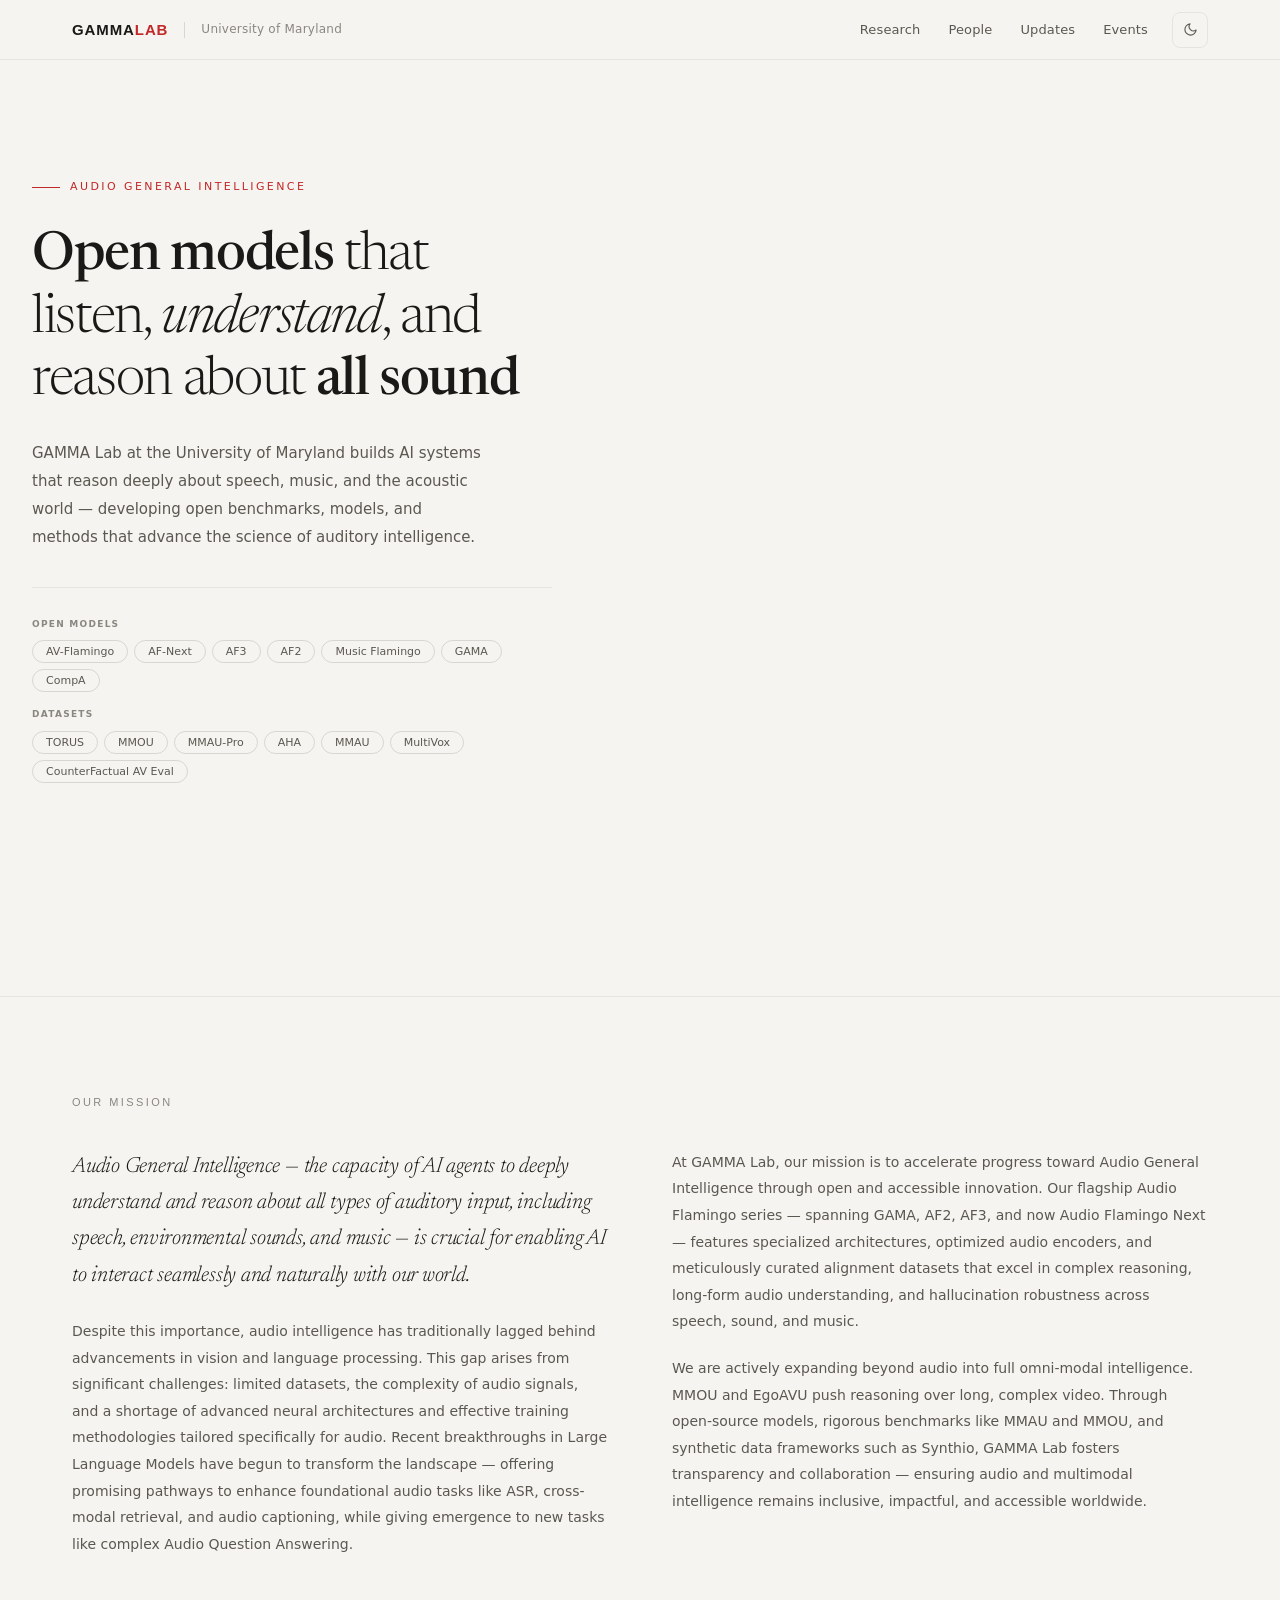
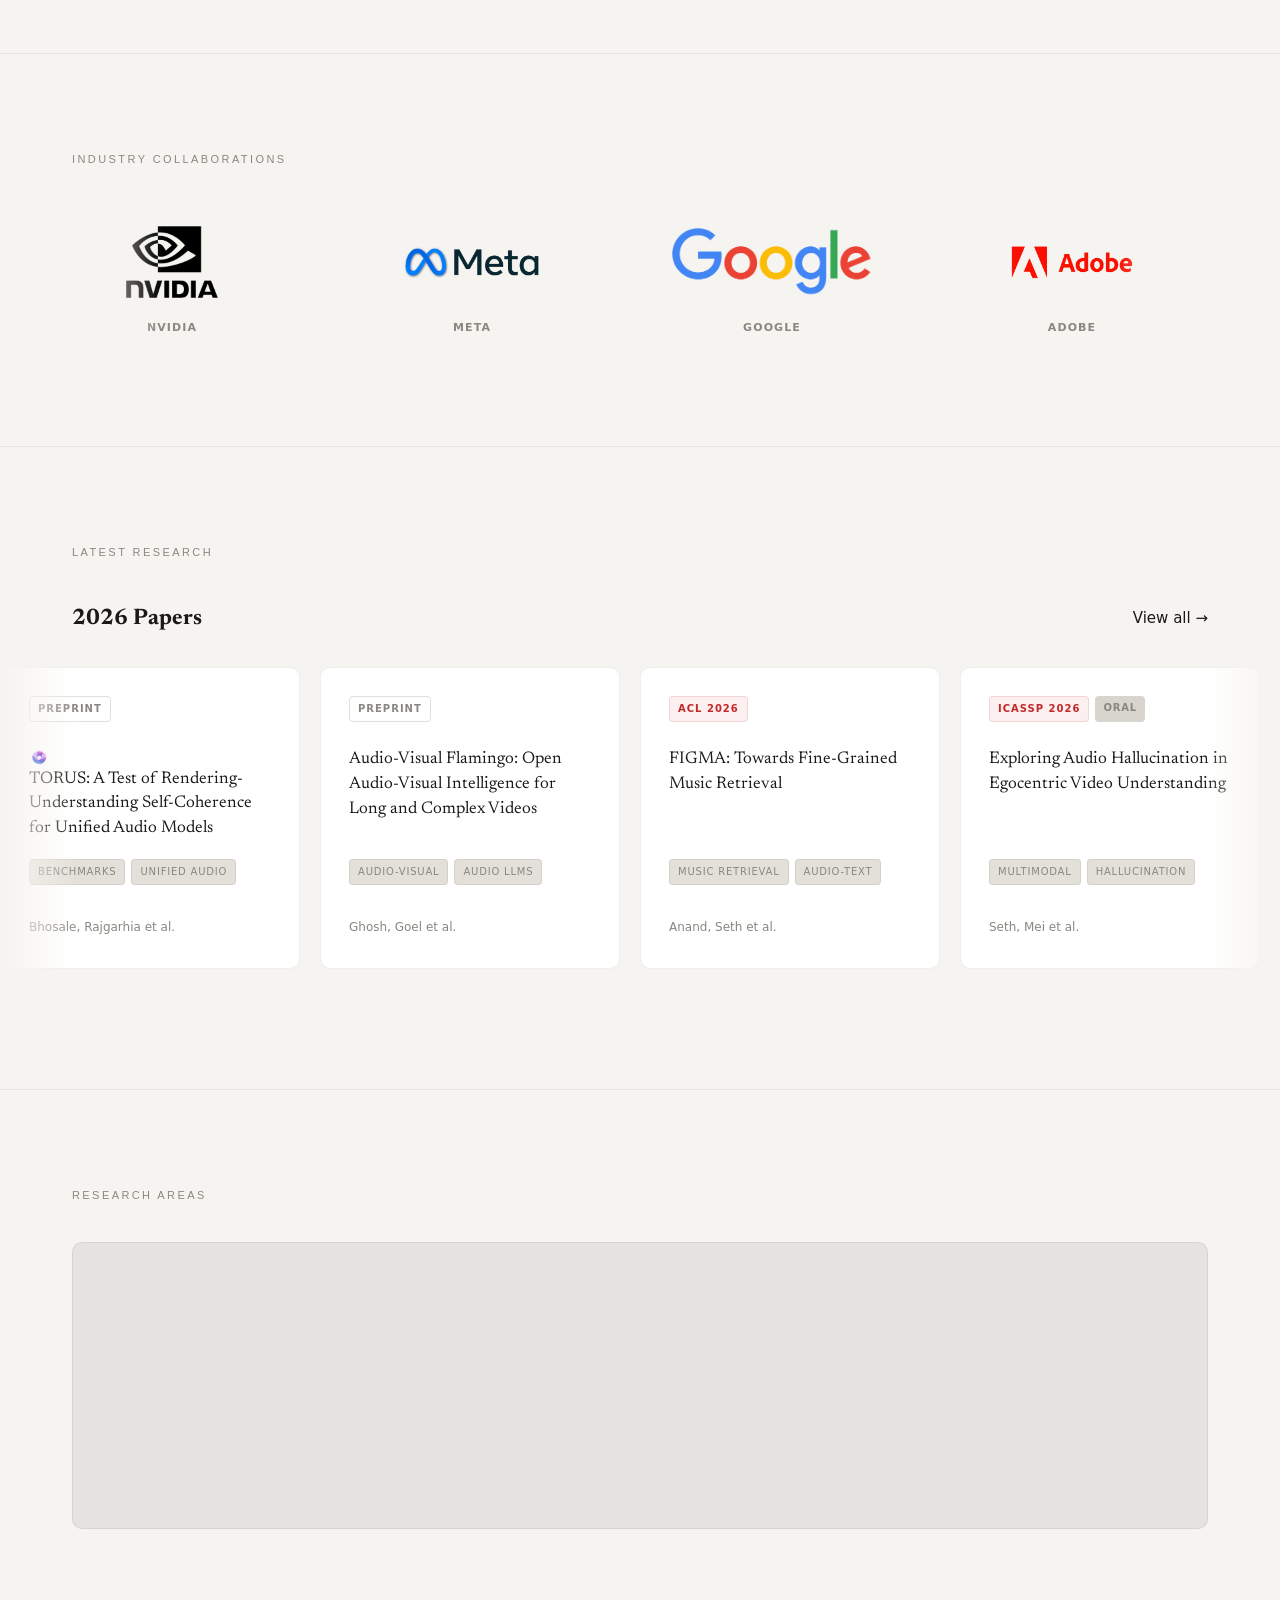
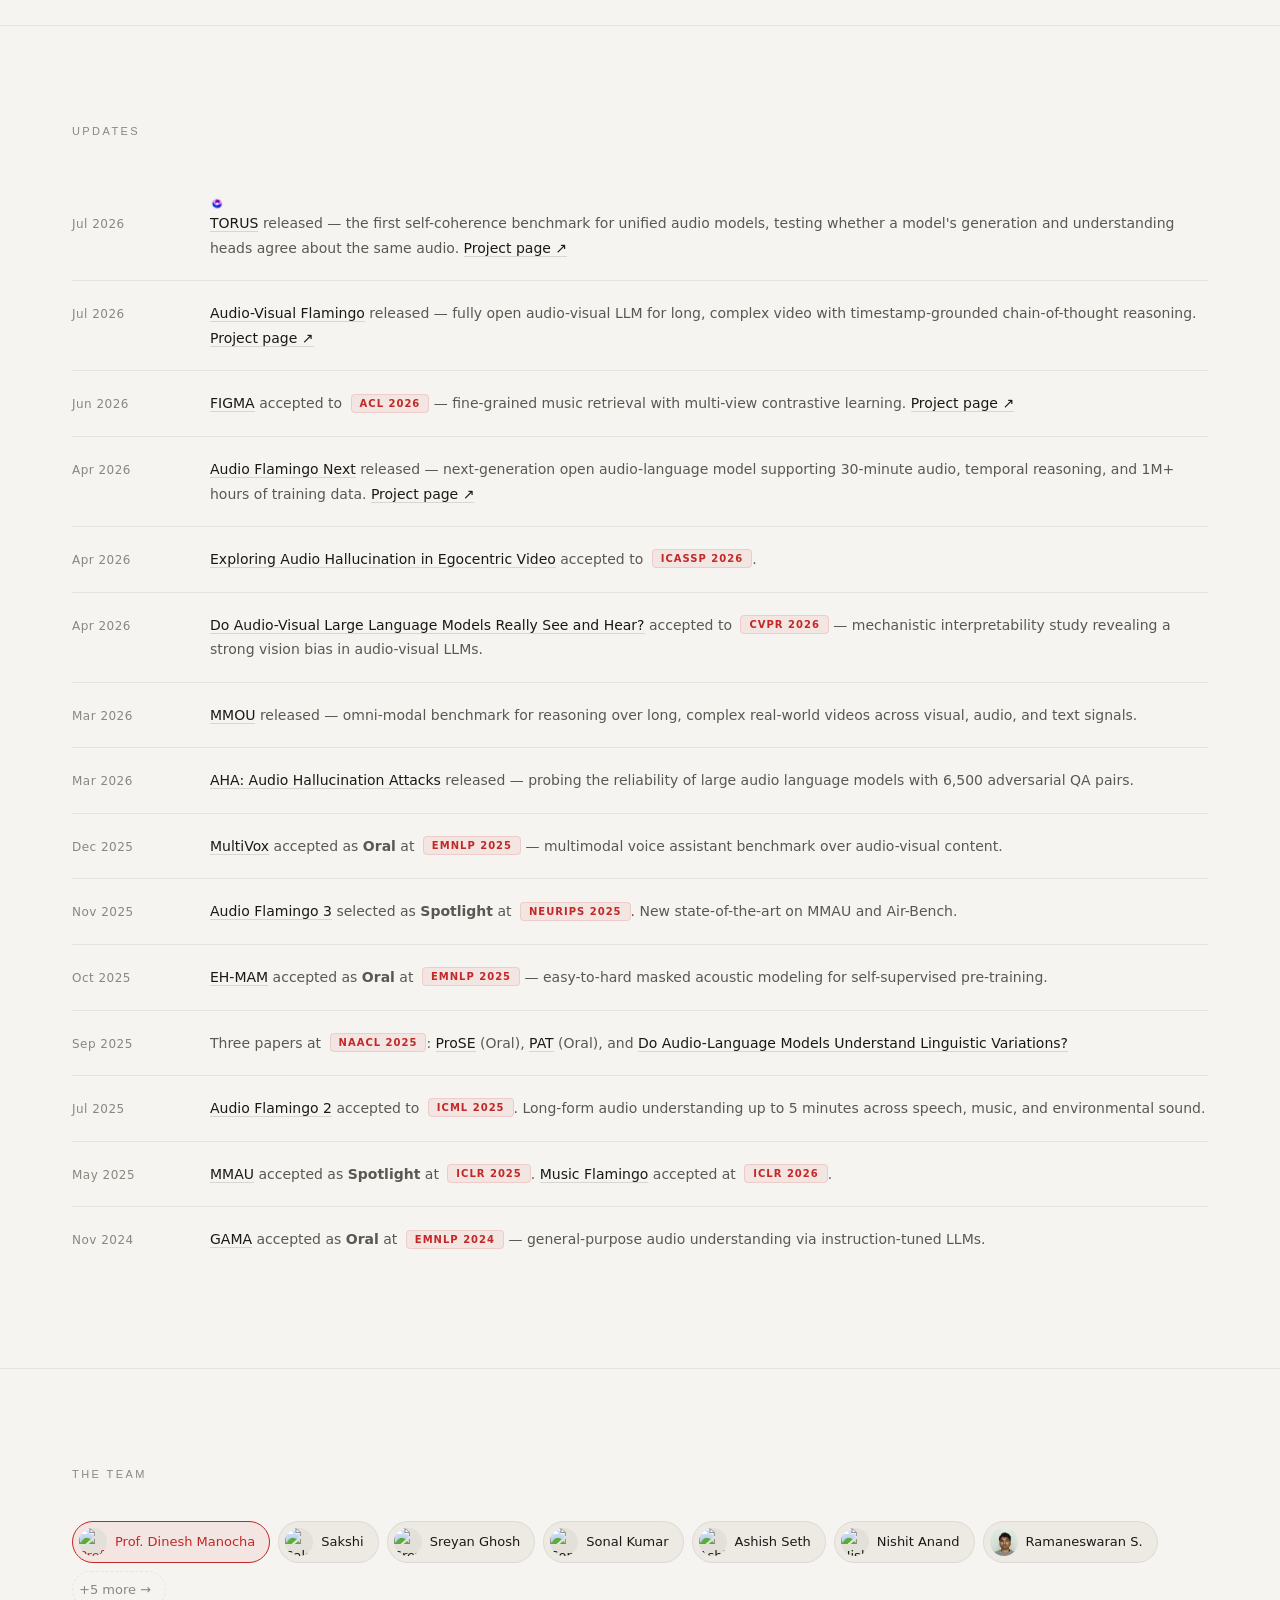
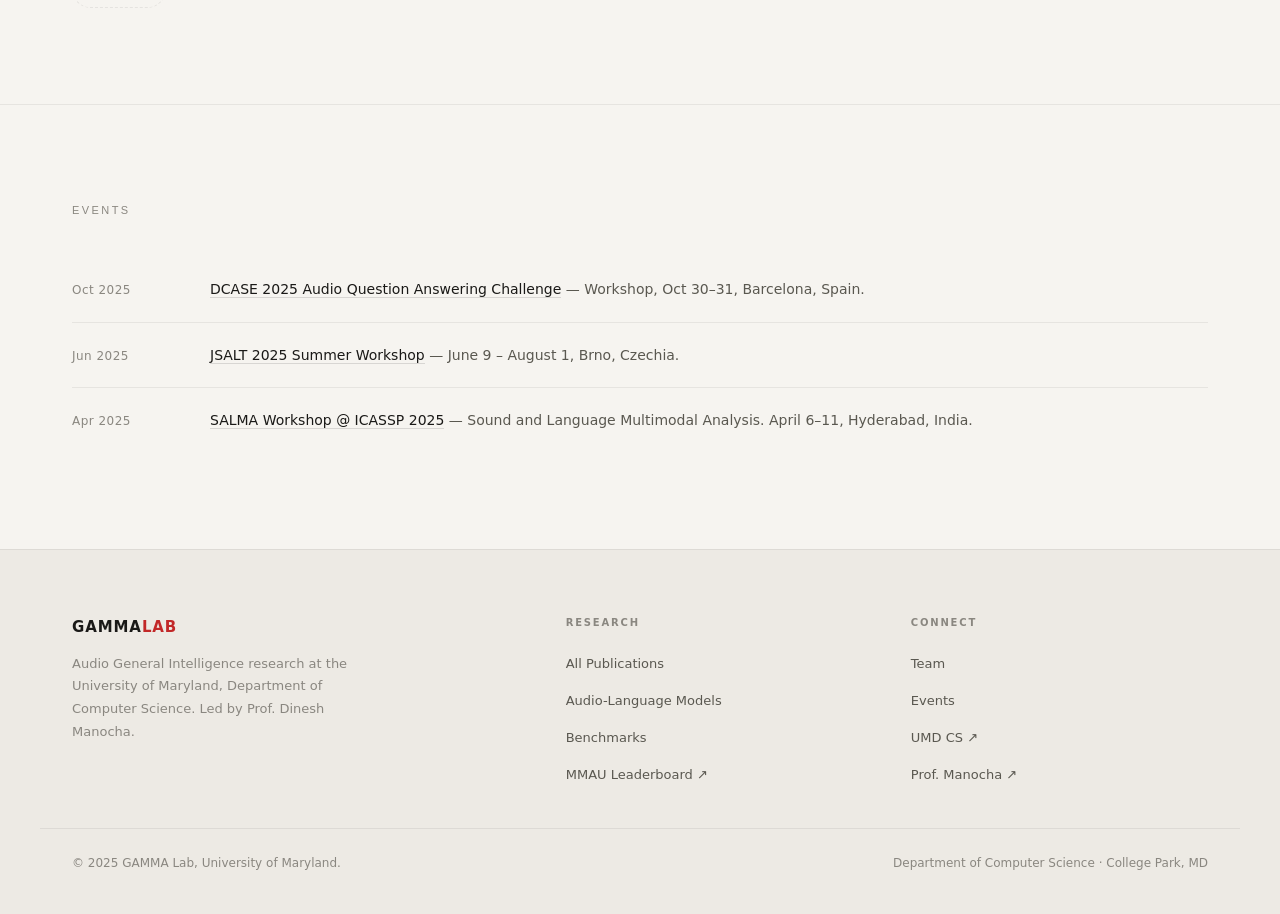
==== commit 06adaf11: "Add AV-Flamingo to hero Open Models pills Co-Authored-By: Claude Opus 4.8 <noreply@anthropic.com>" ====
--- a/index.html
+++ b/index.html
@@ -62,6 +62,7 @@
       <div class="hero-pill-row">
         <span class="hero-pill-label">Open Models</span>
         <div class="hero-pill-list">
+          <a href="https://avflamingo.pages.dev/" class="resource-pill" target="_blank" rel="noopener">AV-Flamingo</a>
           <a href="https://afnext-umd-nvidia.github.io/" class="resource-pill" target="_blank" rel="noopener">AF-Next</a>
           <a href="https://arxiv.org/abs/2507.08128" class="resource-pill" target="_blank" rel="noopener">AF3</a>
           <a href="https://arxiv.org/abs/2503.03983" class="resource-pill" target="_blank" rel="noopener">AF2</a>
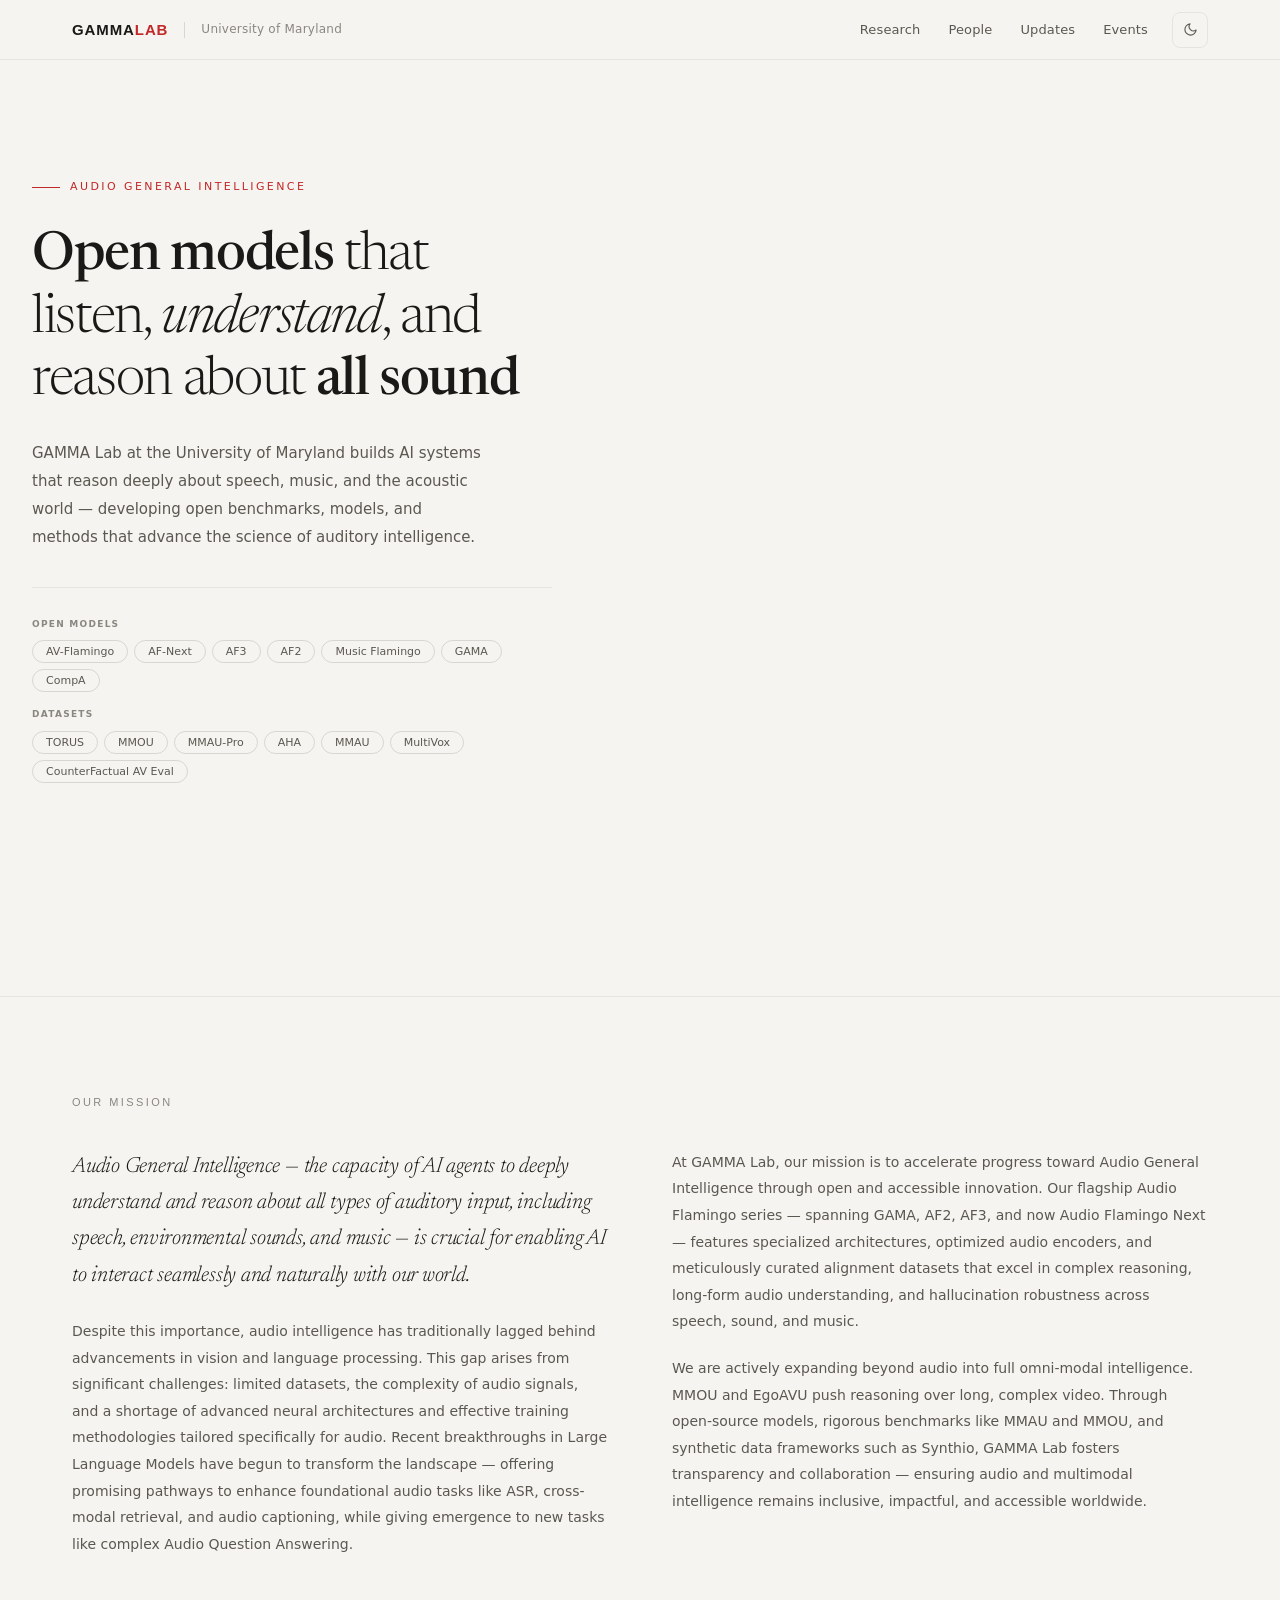
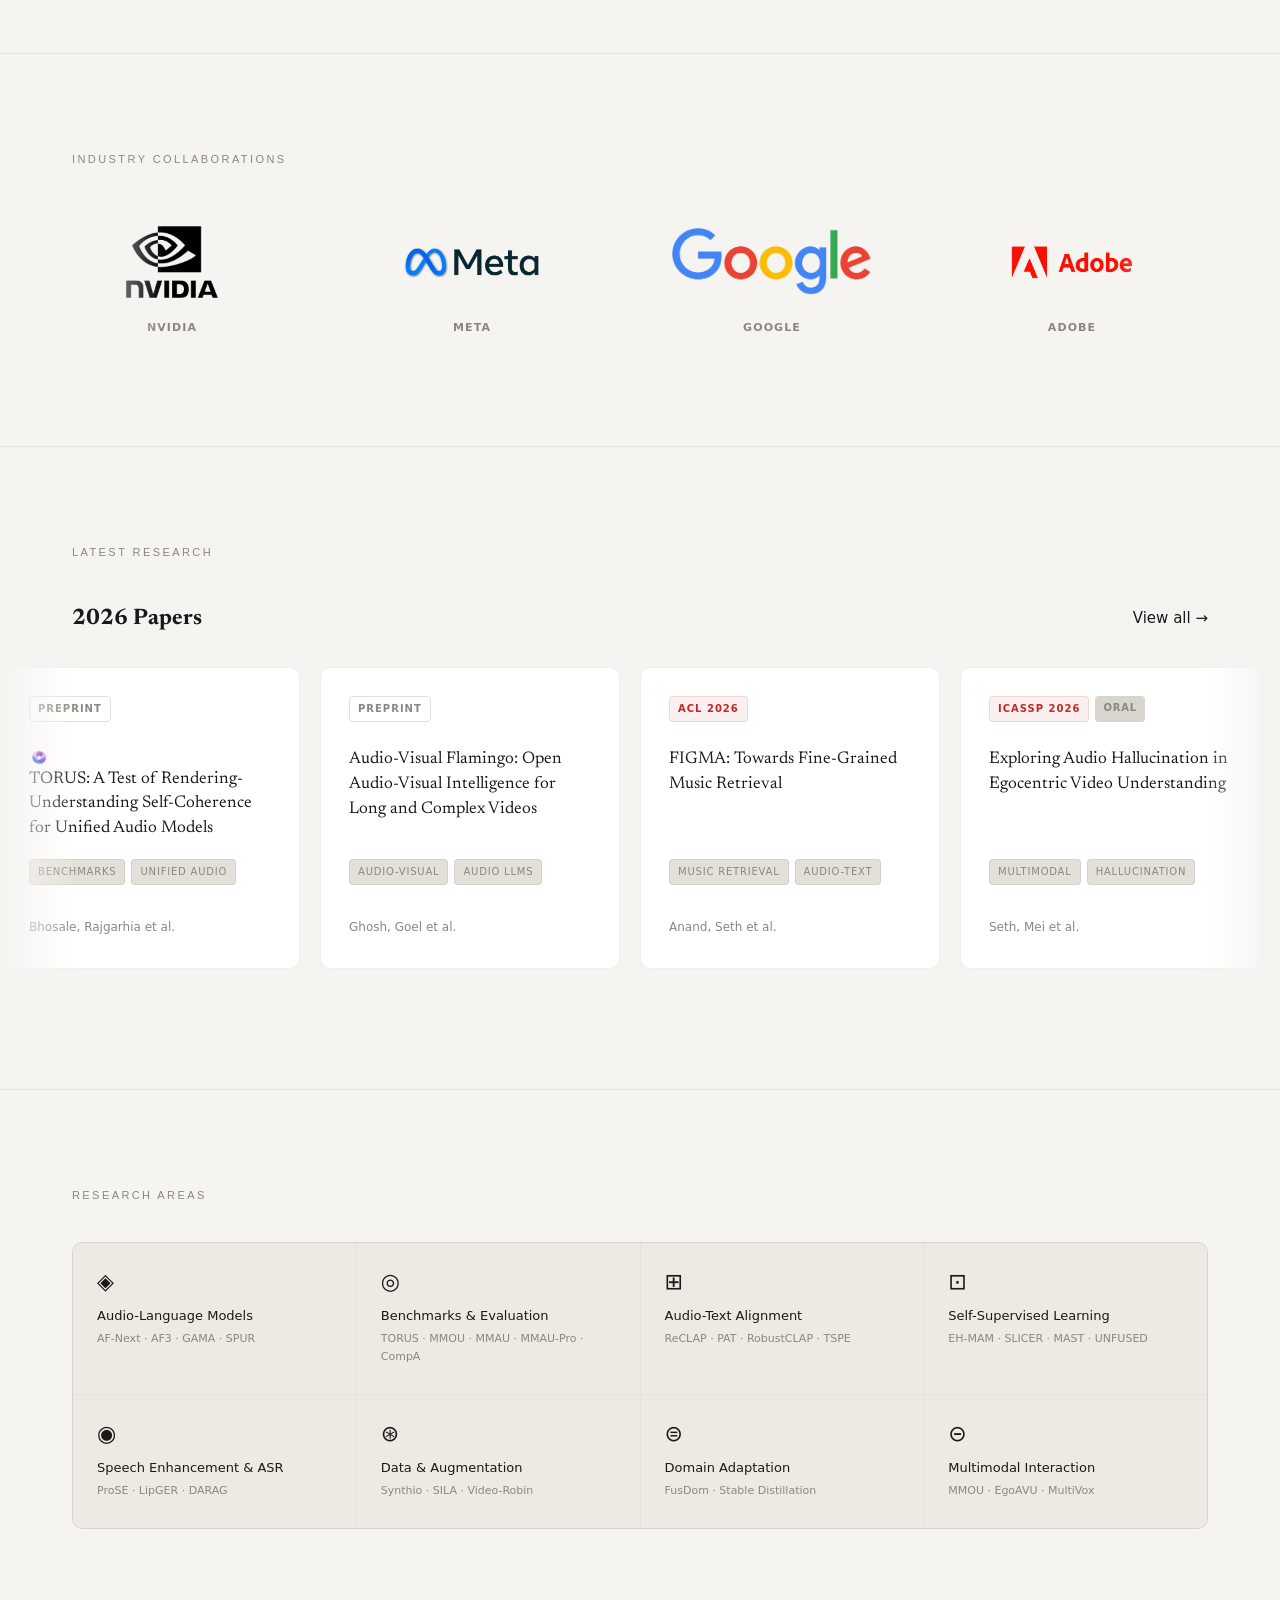
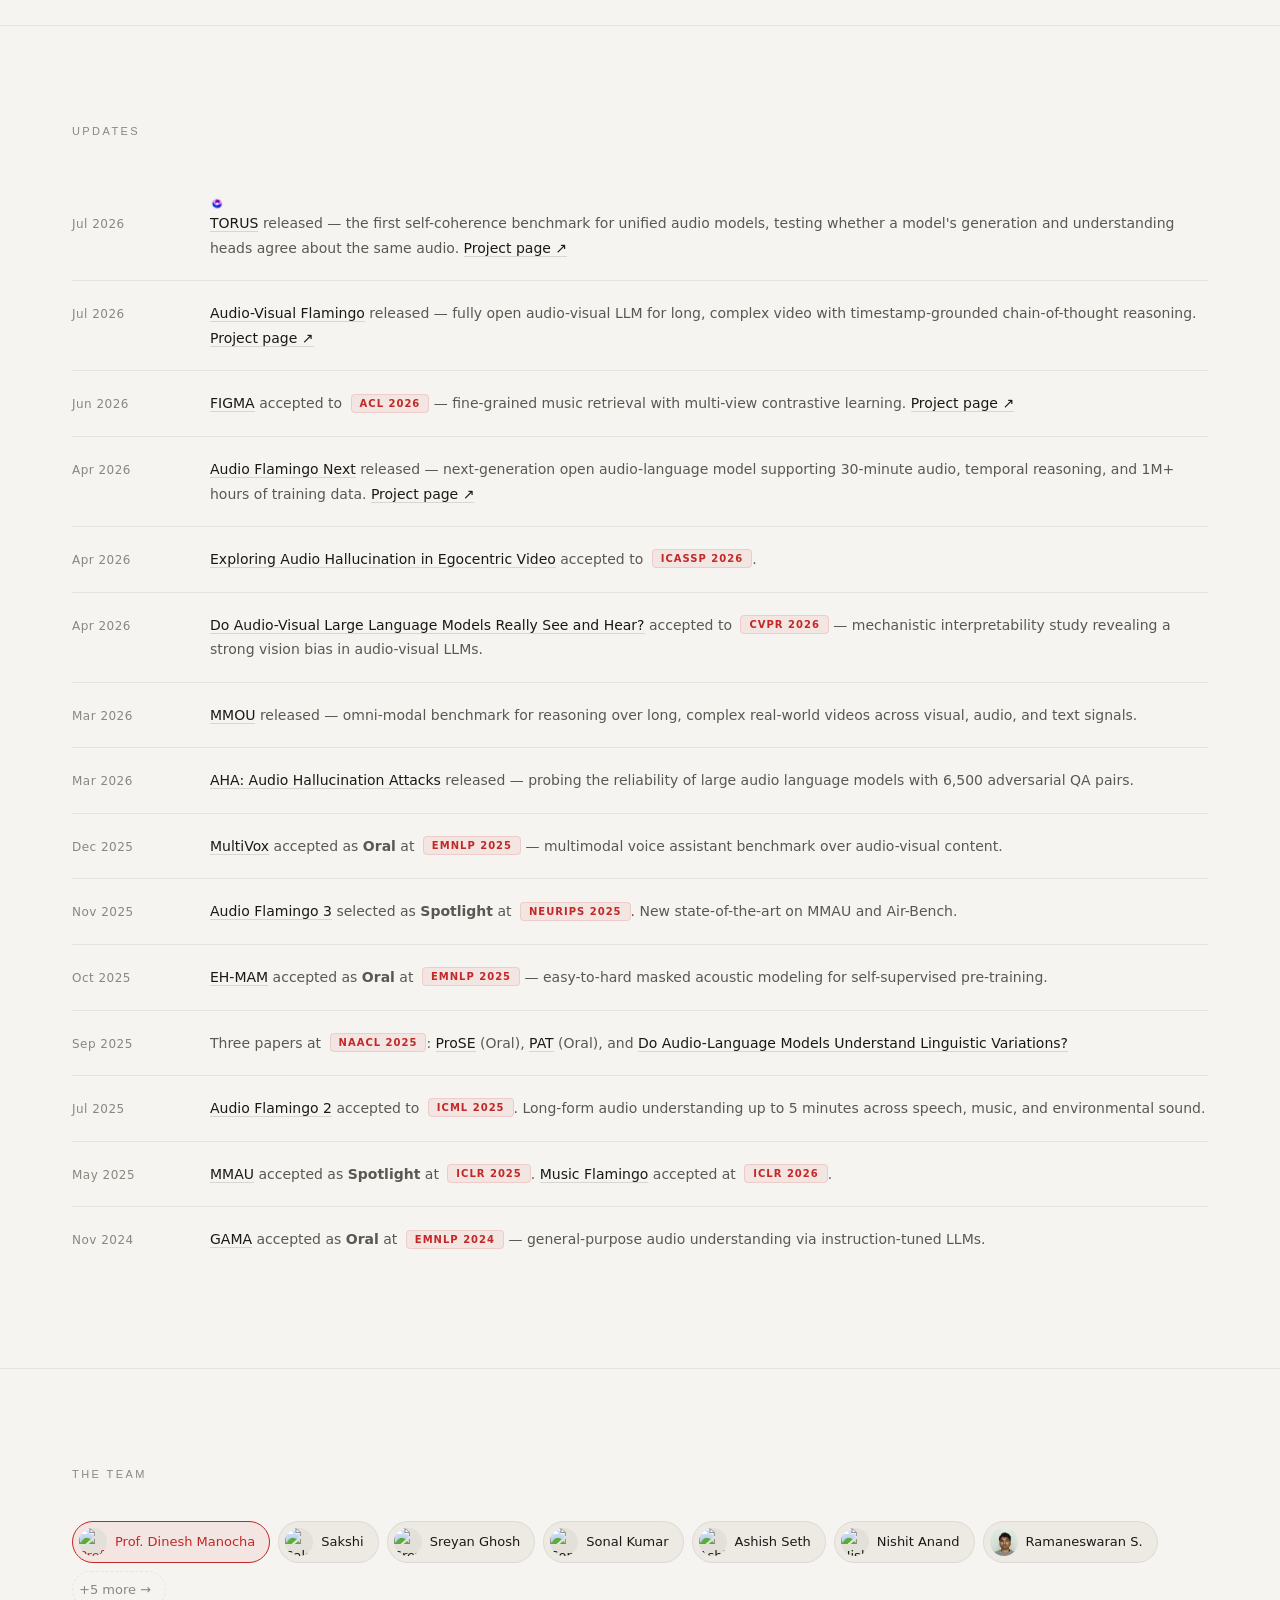
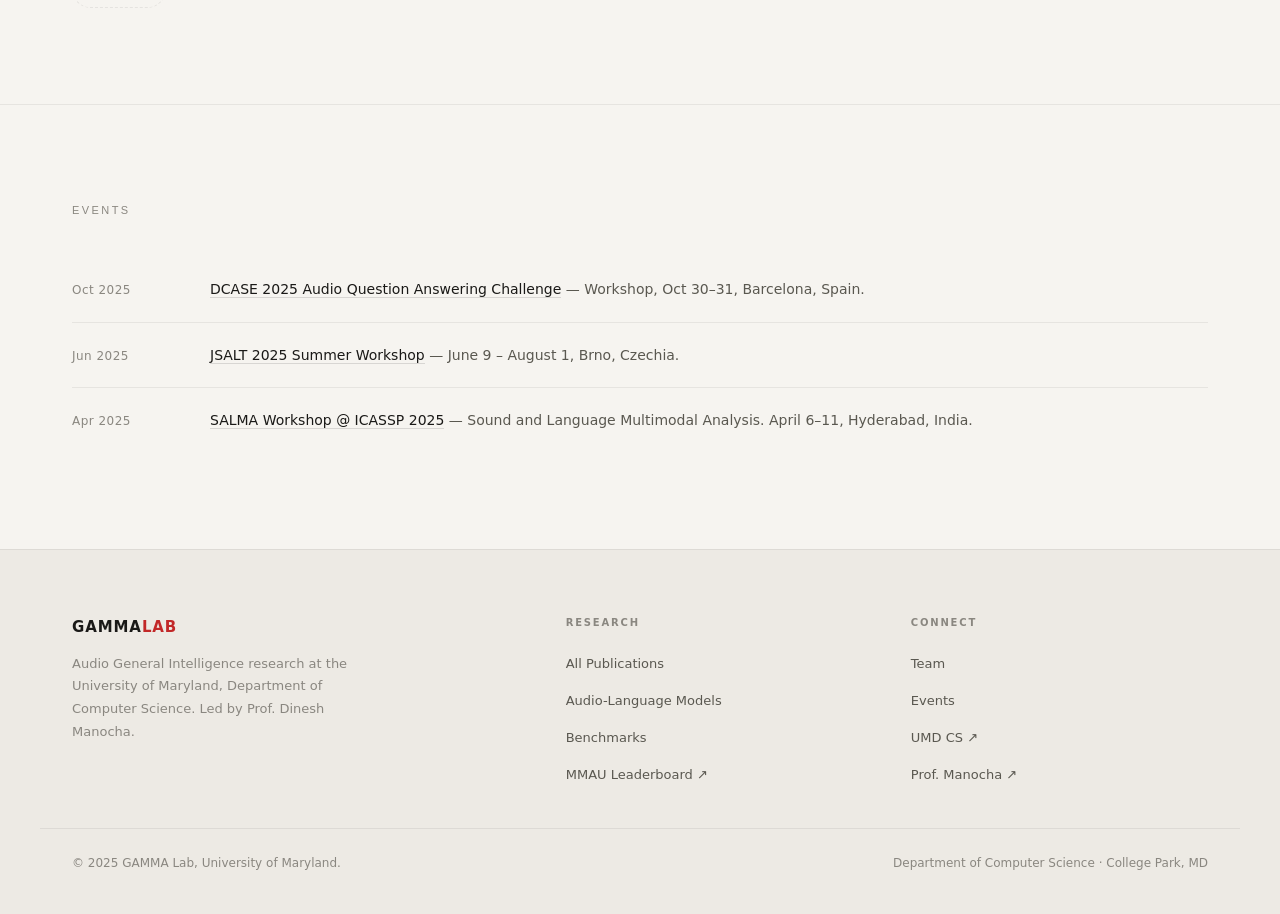
==== commit aa8b85a5: "Add Centific to Industry Collaborations Co-Authored-By: Claude Opus 4.8 <noreply@anthropic.com>" ====
--- a/index.html
+++ b/index.html
@@ -148,6 +148,7 @@
         <div class="collab-item logo-dark"><img src="assets/logos/dolby.png" alt="Dolby" loading="lazy"><span class="collab-item-name">Dolby</span></div>
         <div class="collab-item logo-square"><img src="assets/logos/scaleai.png" alt="Scale AI" loading="lazy"><span class="collab-item-name">Scale AI</span></div>
         <div class="collab-item logo-square logo-rounded"><img src="assets/logos/sesame.png" alt="Sesame" loading="lazy"><span class="collab-item-name">Sesame</span></div>
+        <div class="collab-item logo-dark"><img src="assets/logos/centific.svg" alt="Centific" loading="lazy"><span class="collab-item-name">Centific</span></div>
         <!-- set 2 -->
         <div class="collab-item logo-dark" aria-hidden="true"><img src="assets/logos/nvidia.png" alt="" loading="lazy"><span class="collab-item-name">NVIDIA</span></div>
         <div class="collab-item" aria-hidden="true"><img src="assets/logos/meta.png" alt="" loading="lazy"><span class="collab-item-name">Meta</span></div>
@@ -156,6 +157,7 @@
         <div class="collab-item logo-dark" aria-hidden="true"><img src="assets/logos/dolby.png" alt="" loading="lazy"><span class="collab-item-name">Dolby</span></div>
         <div class="collab-item logo-square" aria-hidden="true"><img src="assets/logos/scaleai.png" alt="" loading="lazy"><span class="collab-item-name">Scale AI</span></div>
         <div class="collab-item logo-square logo-rounded" aria-hidden="true"><img src="assets/logos/sesame.png" alt="" loading="lazy"><span class="collab-item-name">Sesame</span></div>
+        <div class="collab-item logo-dark" aria-hidden="true"><img src="assets/logos/centific.svg" alt="" loading="lazy"><span class="collab-item-name">Centific</span></div>
         <!-- set 3 — extra copy ensures no gap on ultrawide screens -->
         <div class="collab-item logo-dark" aria-hidden="true"><img src="assets/logos/nvidia.png" alt="" loading="lazy"><span class="collab-item-name">NVIDIA</span></div>
         <div class="collab-item" aria-hidden="true"><img src="assets/logos/meta.png" alt="" loading="lazy"><span class="collab-item-name">Meta</span></div>
@@ -164,6 +166,7 @@
         <div class="collab-item logo-dark" aria-hidden="true"><img src="assets/logos/dolby.png" alt="" loading="lazy"><span class="collab-item-name">Dolby</span></div>
         <div class="collab-item logo-square" aria-hidden="true"><img src="assets/logos/scaleai.png" alt="" loading="lazy"><span class="collab-item-name">Scale AI</span></div>
         <div class="collab-item logo-square logo-rounded" aria-hidden="true"><img src="assets/logos/sesame.png" alt="" loading="lazy"><span class="collab-item-name">Sesame</span></div>
+        <div class="collab-item logo-dark" aria-hidden="true"><img src="assets/logos/centific.svg" alt="" loading="lazy"><span class="collab-item-name">Centific</span></div>
       </div>
     </div>
   </div>
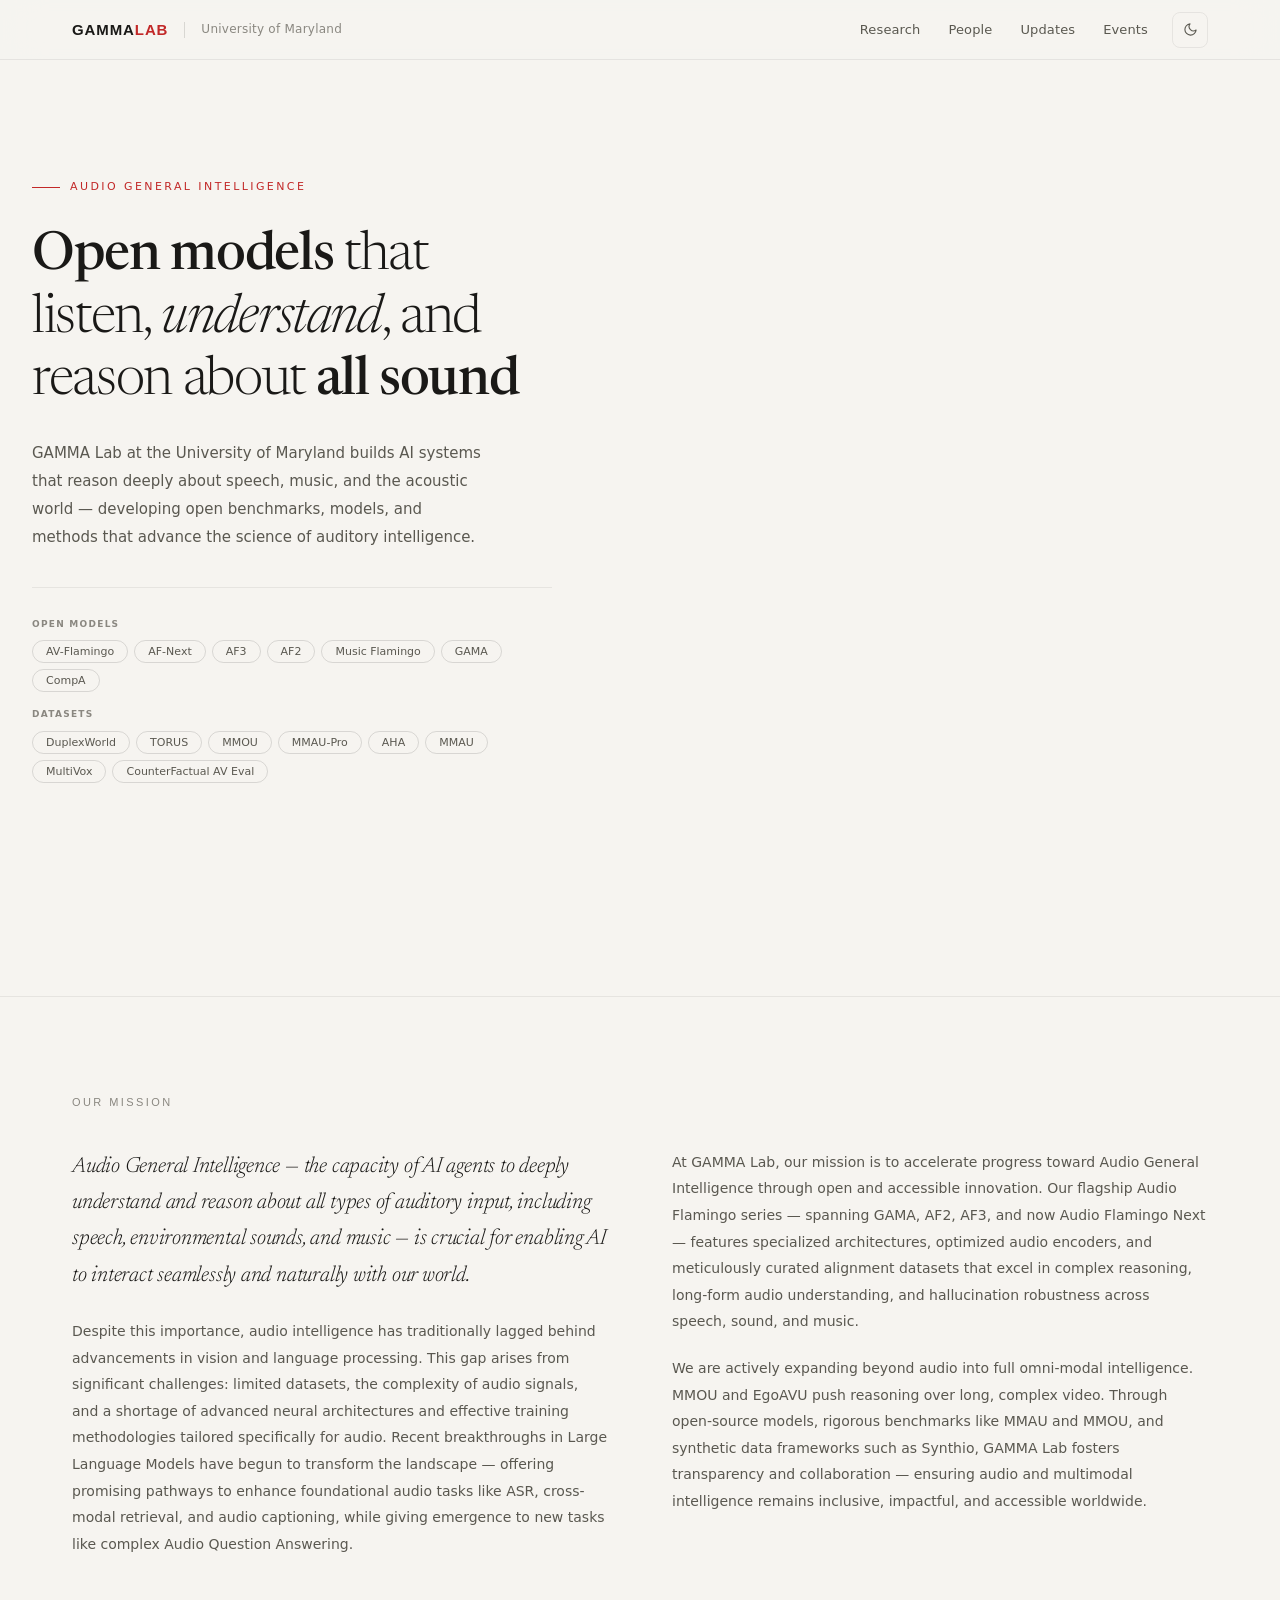
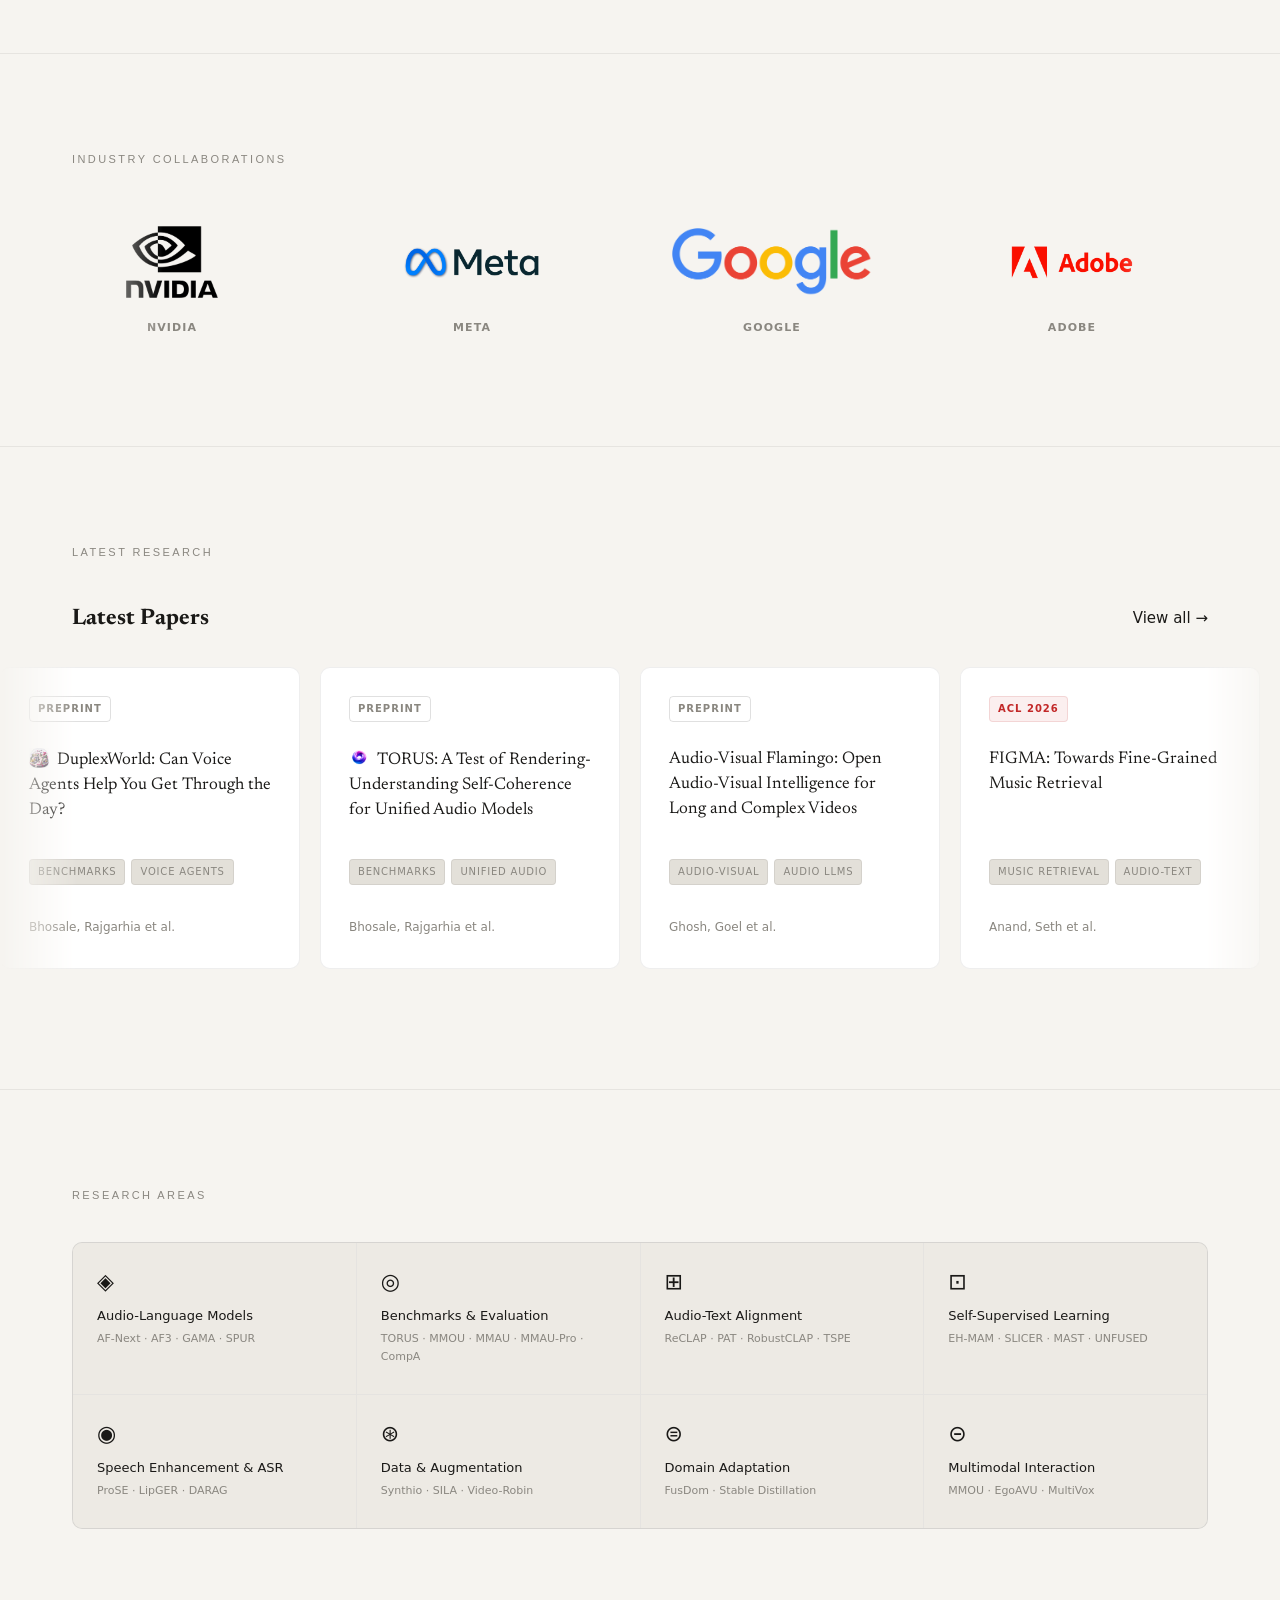
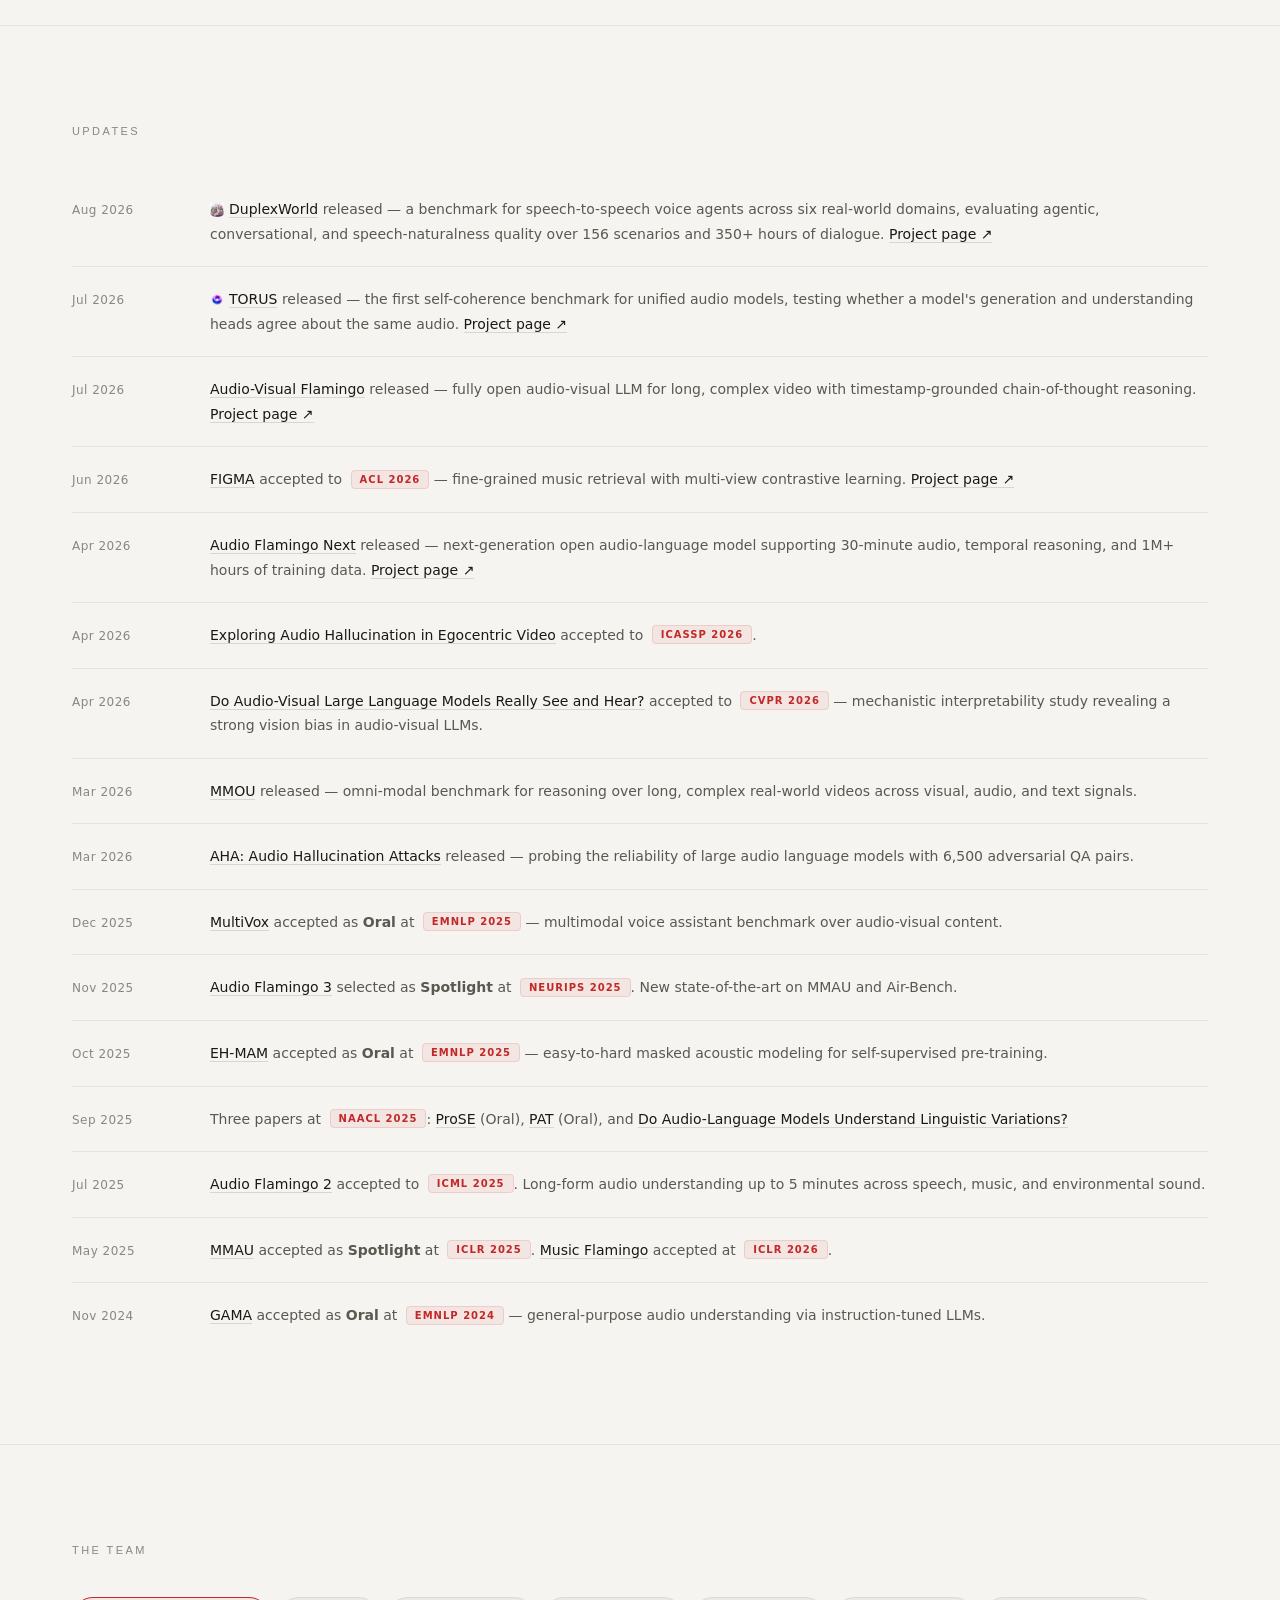
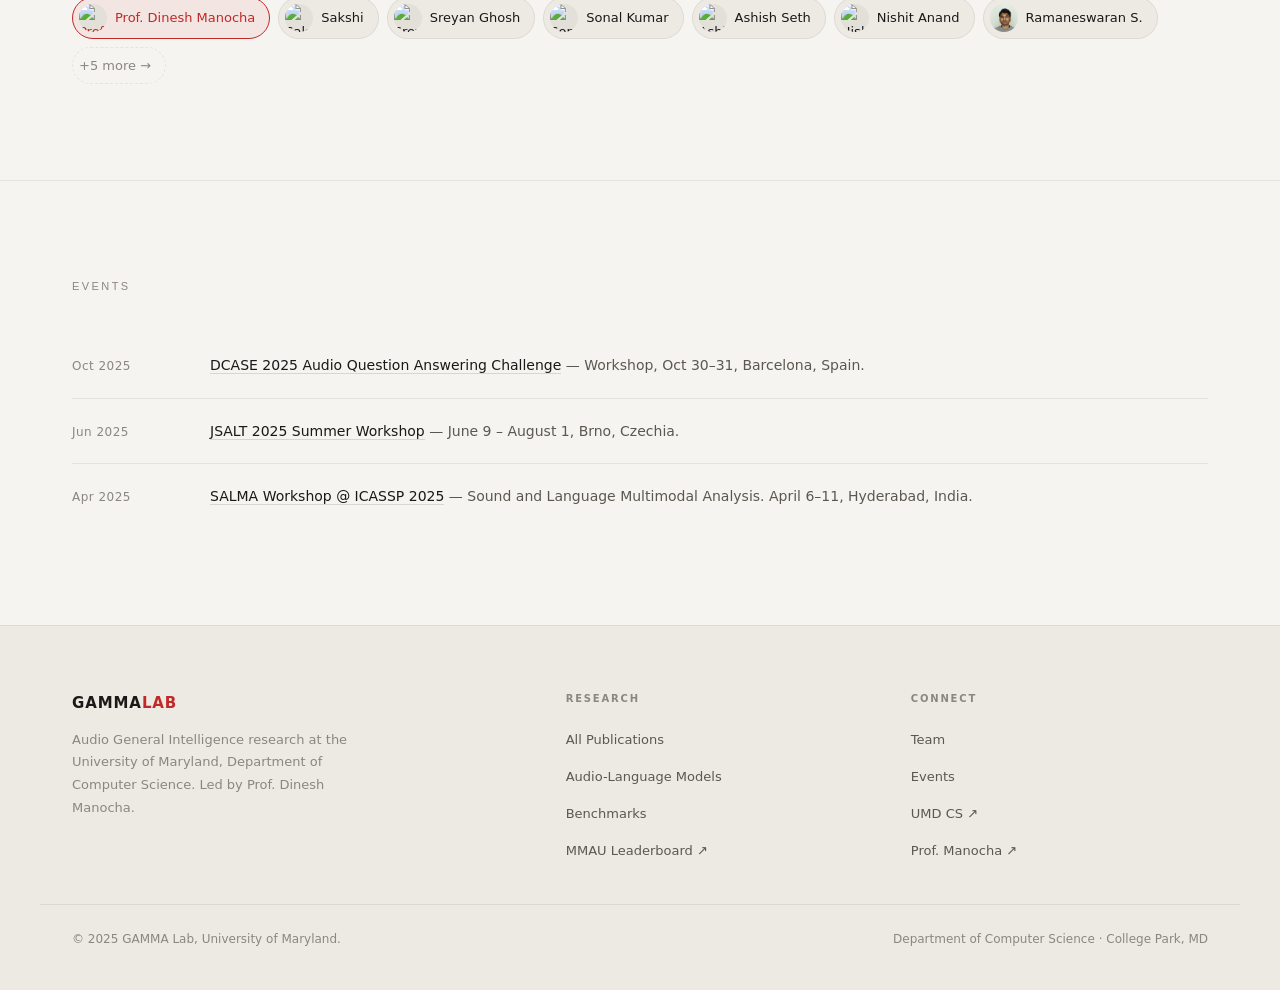
==== commit 965ae592: "Add DuplexWorld paper; refine Latest Papers marquee, logos, PI page - Add DuplexWorld (arXiv 2608.10" ====
--- a/index.html
+++ b/index.html
@@ -74,6 +74,7 @@
       <div class="hero-pill-row">
         <span class="hero-pill-label">Datasets</span>
         <div class="hero-pill-list">
+          <a href="https://duplexworld.github.io/" class="resource-pill" target="_blank" rel="noopener">DuplexWorld</a>
           <a href="https://torus-benchmark.github.io/" class="resource-pill" target="_blank" rel="noopener">TORUS</a>
           <a href="https://huggingface.co/datasets/nvidia/MMOU" class="resource-pill" target="_blank" rel="noopener">MMOU</a>
           <a href="https://huggingface.co/datasets/gamma-lab-umd/MMAU-Pro" class="resource-pill" target="_blank" rel="noopener">MMAU-Pro</a>
@@ -177,17 +178,23 @@
   <div class="container">
     <span class="section-label" id="flagship-label">Latest Research</span>
     <div style="display:flex;align-items:center;justify-content:space-between;margin-bottom:20px;">
-      <h2 class="section-title serif" style="margin:0;">2026 Papers</h2>
+      <h2 class="section-title serif" style="margin:0;">Latest Papers</h2>
       <a href="research.html?year=2026" class="btn-outline">View all →</a>
     </div>
   </div>
-  <div class="paper-marquee-wrap" aria-label="Latest 2026 papers">
+  <div class="paper-marquee-wrap" aria-label="Latest papers">
     <div class="paper-marquee-track">
 
       <!-- set 1 -->
+      <a href="https://arxiv.org/abs/2608.10716" target="_blank" rel="noopener" class="paper-card paper-marquee-card">
+        <div class="badge-row"><span class="venue-badge" style="background:transparent;border-color:var(--border2);color:var(--t3);">Preprint</span></div>
+        <div class="paper-card-title serif"><img src="assets/model_logos/duplex_world.png" alt="" style="display:inline-block;height:1.15em;vertical-align:-0.2em;margin-right:8px;">DuplexWorld: Can Voice Agents Help You Get Through the Day?</div>
+        <div class="badge-row"><span class="tag">Benchmarks</span><span class="tag">Voice Agents</span></div>
+        <div class="paper-card-bottom"><span class="paper-card-meta">Bhosale, Rajgarhia et al.</span><span class="paper-card-arrow">→</span></div>
+      </a>
       <a href="https://arxiv.org/abs/2607.28896" target="_blank" rel="noopener" class="paper-card paper-marquee-card">
         <div class="badge-row"><span class="venue-badge" style="background:transparent;border-color:var(--border2);color:var(--t3);">Preprint</span></div>
-        <div class="paper-card-title serif"><img src="assets/model_logos/torus.png" alt="" style="height:1.15em;vertical-align:-0.18em;margin-right:8px;">TORUS: A Test of Rendering-Understanding Self-Coherence for Unified Audio Models</div>
+        <div class="paper-card-title serif"><img src="assets/model_logos/torus.png" alt="" style="display:inline-block;height:1.15em;vertical-align:-0.2em;margin-right:8px;">TORUS: A Test of Rendering-Understanding Self-Coherence for Unified Audio Models</div>
         <div class="badge-row"><span class="tag">Benchmarks</span><span class="tag">Unified Audio</span></div>
         <div class="paper-card-bottom"><span class="paper-card-meta">Bhosale, Rajgarhia et al.</span><span class="paper-card-arrow">→</span></div>
       </a>
@@ -221,35 +228,17 @@
         <div class="badge-row"><span class="tag">Audio LLMs</span><span class="tag">Reasoning</span></div>
         <div class="paper-card-bottom"><span class="paper-card-meta">Ghosh, Goel et al.</span><span class="paper-card-arrow">→</span></div>
       </a>
-      <a href="https://arxiv.org/abs/2603.29263" target="_blank" rel="noopener" class="paper-card paper-marquee-card">
-        <div class="badge-row"><span class="venue-badge" style="background:transparent;border-color:var(--border2);color:var(--t3);">Preprint</span></div>
-        <div class="paper-card-title serif">Audio Hallucination Attacks: Probing the Reliability of Large Audio Language Models</div>
-        <div class="badge-row"><span class="tag">Robustness</span><span class="tag">Audio LLMs</span></div>
-        <div class="paper-card-bottom"><span class="paper-card-meta">Seth, Kumar et al.</span><span class="paper-card-arrow">→</span></div>
-      </a>
-      <a href="https://arxiv.org/abs/2603.14145" target="_blank" rel="noopener" class="paper-card paper-marquee-card">
-        <div class="badge-row"><span class="venue-badge" style="background:transparent;border-color:var(--border2);color:var(--t3);">Preprint</span></div>
-        <div class="paper-card-title serif">MMOU: A Massive Multi-Task Omni Understanding and Reasoning Benchmark for Long and Complex Real-World Videos</div>
-        <div class="badge-row"><span class="tag">Benchmarks</span><span class="tag">Omni-Modal</span></div>
-        <div class="paper-card-bottom"><span class="paper-card-meta">Goel, Ghosh et al.</span><span class="paper-card-arrow">→</span></div>
-      </a>
-      <a href="https://arxiv.org/abs/2602.15766" target="_blank" rel="noopener" class="paper-card paper-marquee-card">
-        <div class="badge-row"><span class="venue-badge" style="background:transparent;border-color:var(--border2);color:var(--t3);">Preprint</span></div>
-        <div class="paper-card-title serif">TAC: Timestamped Audio Captioning</div>
-        <div class="badge-row"><span class="tag">Audio Captioning</span><span class="tag">Temporal</span></div>
-        <div class="paper-card-bottom"><span class="paper-card-meta">Kumar, Seetharaman et al.</span><span class="paper-card-arrow">→</span></div>
-      </a>
-      <a href="https://arxiv.org/abs/2602.06139" target="_blank" rel="noopener" class="paper-card paper-marquee-card">
-        <div class="badge-row"><span class="venue-badge">CVPR 2026</span><span class="spotlight-badge">Highlight</span></div>
-        <div class="paper-card-title serif">EgoAVU: Egocentric Audio-Visual Understanding</div>
-        <div class="badge-row"><span class="tag">Egocentric</span><span class="tag">Audio-Visual</span></div>
-        <div class="paper-card-bottom"><span class="paper-card-meta">Seth, Mei et al.</span><span class="paper-card-arrow">→</span></div>
-      </a>
 
       <!-- set 2 (duplicate for seamless loop) -->
+      <a href="https://arxiv.org/abs/2608.10716" target="_blank" rel="noopener" class="paper-card paper-marquee-card" aria-hidden="true">
+        <div class="badge-row"><span class="venue-badge" style="background:transparent;border-color:var(--border2);color:var(--t3);">Preprint</span></div>
+        <div class="paper-card-title serif"><img src="assets/model_logos/duplex_world.png" alt="" style="display:inline-block;height:1.15em;vertical-align:-0.2em;margin-right:8px;">DuplexWorld: Can Voice Agents Help You Get Through the Day?</div>
+        <div class="badge-row"><span class="tag">Benchmarks</span><span class="tag">Voice Agents</span></div>
+        <div class="paper-card-bottom"><span class="paper-card-meta">Bhosale, Rajgarhia et al.</span><span class="paper-card-arrow">→</span></div>
+      </a>
       <a href="https://arxiv.org/abs/2607.28896" target="_blank" rel="noopener" class="paper-card paper-marquee-card" aria-hidden="true">
         <div class="badge-row"><span class="venue-badge" style="background:transparent;border-color:var(--border2);color:var(--t3);">Preprint</span></div>
-        <div class="paper-card-title serif"><img src="assets/model_logos/torus.png" alt="" style="height:1.15em;vertical-align:-0.18em;margin-right:8px;">TORUS: A Test of Rendering-Understanding Self-Coherence for Unified Audio Models</div>
+        <div class="paper-card-title serif"><img src="assets/model_logos/torus.png" alt="" style="display:inline-block;height:1.15em;vertical-align:-0.2em;margin-right:8px;">TORUS: A Test of Rendering-Understanding Self-Coherence for Unified Audio Models</div>
         <div class="badge-row"><span class="tag">Benchmarks</span><span class="tag">Unified Audio</span></div>
         <div class="paper-card-bottom"><span class="paper-card-meta">Bhosale, Rajgarhia et al.</span><span class="paper-card-arrow">→</span></div>
       </a>
@@ -283,35 +272,17 @@
         <div class="badge-row"><span class="tag">Audio LLMs</span><span class="tag">Reasoning</span></div>
         <div class="paper-card-bottom"><span class="paper-card-meta">Ghosh, Goel et al.</span><span class="paper-card-arrow">→</span></div>
       </a>
-      <a href="https://arxiv.org/abs/2603.29263" target="_blank" rel="noopener" class="paper-card paper-marquee-card" aria-hidden="true">
-        <div class="badge-row"><span class="venue-badge" style="background:transparent;border-color:var(--border2);color:var(--t3);">Preprint</span></div>
-        <div class="paper-card-title serif">Audio Hallucination Attacks: Probing the Reliability of Large Audio Language Models</div>
-        <div class="badge-row"><span class="tag">Robustness</span><span class="tag">Audio LLMs</span></div>
-        <div class="paper-card-bottom"><span class="paper-card-meta">Seth, Kumar et al.</span><span class="paper-card-arrow">→</span></div>
-      </a>
-      <a href="https://arxiv.org/abs/2603.14145" target="_blank" rel="noopener" class="paper-card paper-marquee-card" aria-hidden="true">
-        <div class="badge-row"><span class="venue-badge" style="background:transparent;border-color:var(--border2);color:var(--t3);">Preprint</span></div>
-        <div class="paper-card-title serif">MMOU: A Massive Multi-Task Omni Understanding and Reasoning Benchmark for Long and Complex Real-World Videos</div>
-        <div class="badge-row"><span class="tag">Benchmarks</span><span class="tag">Omni-Modal</span></div>
-        <div class="paper-card-bottom"><span class="paper-card-meta">Goel, Ghosh et al.</span><span class="paper-card-arrow">→</span></div>
-      </a>
-      <a href="https://arxiv.org/abs/2602.15766" target="_blank" rel="noopener" class="paper-card paper-marquee-card" aria-hidden="true">
-        <div class="badge-row"><span class="venue-badge" style="background:transparent;border-color:var(--border2);color:var(--t3);">Preprint</span></div>
-        <div class="paper-card-title serif">TAC: Timestamped Audio Captioning</div>
-        <div class="badge-row"><span class="tag">Audio Captioning</span><span class="tag">Temporal</span></div>
-        <div class="paper-card-bottom"><span class="paper-card-meta">Kumar, Seetharaman et al.</span><span class="paper-card-arrow">→</span></div>
-      </a>
-      <a href="https://arxiv.org/abs/2602.06139" target="_blank" rel="noopener" class="paper-card paper-marquee-card" aria-hidden="true">
-        <div class="badge-row"><span class="venue-badge">CVPR 2026</span><span class="spotlight-badge">Highlight</span></div>
-        <div class="paper-card-title serif">EgoAVU: Egocentric Audio-Visual Understanding</div>
-        <div class="badge-row"><span class="tag">Egocentric</span><span class="tag">Audio-Visual</span></div>
-        <div class="paper-card-bottom"><span class="paper-card-meta">Seth, Mei et al.</span><span class="paper-card-arrow">→</span></div>
-      </a>
 
       <!-- set 3 (duplicate for seamless loop) -->
+      <a href="https://arxiv.org/abs/2608.10716" target="_blank" rel="noopener" class="paper-card paper-marquee-card" aria-hidden="true">
+        <div class="badge-row"><span class="venue-badge" style="background:transparent;border-color:var(--border2);color:var(--t3);">Preprint</span></div>
+        <div class="paper-card-title serif"><img src="assets/model_logos/duplex_world.png" alt="" style="display:inline-block;height:1.15em;vertical-align:-0.2em;margin-right:8px;">DuplexWorld: Can Voice Agents Help You Get Through the Day?</div>
+        <div class="badge-row"><span class="tag">Benchmarks</span><span class="tag">Voice Agents</span></div>
+        <div class="paper-card-bottom"><span class="paper-card-meta">Bhosale, Rajgarhia et al.</span><span class="paper-card-arrow">→</span></div>
+      </a>
       <a href="https://arxiv.org/abs/2607.28896" target="_blank" rel="noopener" class="paper-card paper-marquee-card" aria-hidden="true">
         <div class="badge-row"><span class="venue-badge" style="background:transparent;border-color:var(--border2);color:var(--t3);">Preprint</span></div>
-        <div class="paper-card-title serif"><img src="assets/model_logos/torus.png" alt="" style="height:1.15em;vertical-align:-0.18em;margin-right:8px;">TORUS: A Test of Rendering-Understanding Self-Coherence for Unified Audio Models</div>
+        <div class="paper-card-title serif"><img src="assets/model_logos/torus.png" alt="" style="display:inline-block;height:1.15em;vertical-align:-0.2em;margin-right:8px;">TORUS: A Test of Rendering-Understanding Self-Coherence for Unified Audio Models</div>
         <div class="badge-row"><span class="tag">Benchmarks</span><span class="tag">Unified Audio</span></div>
         <div class="paper-card-bottom"><span class="paper-card-meta">Bhosale, Rajgarhia et al.</span><span class="paper-card-arrow">→</span></div>
       </a>
@@ -345,30 +316,6 @@
         <div class="badge-row"><span class="tag">Audio LLMs</span><span class="tag">Reasoning</span></div>
         <div class="paper-card-bottom"><span class="paper-card-meta">Ghosh, Goel et al.</span><span class="paper-card-arrow">→</span></div>
       </a>
-      <a href="https://arxiv.org/abs/2603.29263" target="_blank" rel="noopener" class="paper-card paper-marquee-card" aria-hidden="true">
-        <div class="badge-row"><span class="venue-badge" style="background:transparent;border-color:var(--border2);color:var(--t3);">Preprint</span></div>
-        <div class="paper-card-title serif">Audio Hallucination Attacks: Probing the Reliability of Large Audio Language Models</div>
-        <div class="badge-row"><span class="tag">Robustness</span><span class="tag">Audio LLMs</span></div>
-        <div class="paper-card-bottom"><span class="paper-card-meta">Seth, Kumar et al.</span><span class="paper-card-arrow">→</span></div>
-      </a>
-      <a href="https://arxiv.org/abs/2603.14145" target="_blank" rel="noopener" class="paper-card paper-marquee-card" aria-hidden="true">
-        <div class="badge-row"><span class="venue-badge" style="background:transparent;border-color:var(--border2);color:var(--t3);">Preprint</span></div>
-        <div class="paper-card-title serif">MMOU: A Massive Multi-Task Omni Understanding and Reasoning Benchmark for Long and Complex Real-World Videos</div>
-        <div class="badge-row"><span class="tag">Benchmarks</span><span class="tag">Omni-Modal</span></div>
-        <div class="paper-card-bottom"><span class="paper-card-meta">Goel, Ghosh et al.</span><span class="paper-card-arrow">→</span></div>
-      </a>
-      <a href="https://arxiv.org/abs/2602.15766" target="_blank" rel="noopener" class="paper-card paper-marquee-card" aria-hidden="true">
-        <div class="badge-row"><span class="venue-badge" style="background:transparent;border-color:var(--border2);color:var(--t3);">Preprint</span></div>
-        <div class="paper-card-title serif">TAC: Timestamped Audio Captioning</div>
-        <div class="badge-row"><span class="tag">Audio Captioning</span><span class="tag">Temporal</span></div>
-        <div class="paper-card-bottom"><span class="paper-card-meta">Kumar, Seetharaman et al.</span><span class="paper-card-arrow">→</span></div>
-      </a>
-      <a href="https://arxiv.org/abs/2602.06139" target="_blank" rel="noopener" class="paper-card paper-marquee-card" aria-hidden="true">
-        <div class="badge-row"><span class="venue-badge">CVPR 2026</span><span class="spotlight-badge">Highlight</span></div>
-        <div class="paper-card-title serif">EgoAVU: Egocentric Audio-Visual Understanding</div>
-        <div class="badge-row"><span class="tag">Egocentric</span><span class="tag">Audio-Visual</span></div>
-        <div class="paper-card-bottom"><span class="paper-card-meta">Seth, Mei et al.</span><span class="paper-card-arrow">→</span></div>
-      </a>
 
     </div>
   </div>
@@ -439,9 +386,17 @@
     <div class="timeline reveal">
 
       <div class="timeline-item">
+        <span class="timeline-date">Aug 2026</span>
+        <div class="timeline-content">
+          <img src="assets/model_logos/duplex_world.png" alt="" style="display:inline-block;height:1em;vertical-align:-0.18em;margin-right:5px;"><a href="https://arxiv.org/abs/2608.10716" target="_blank" rel="noopener">DuplexWorld</a> released —
+          a benchmark for speech-to-speech voice agents across six real-world domains, evaluating agentic, conversational, and speech-naturalness quality over 156 scenarios and 350+ hours of dialogue. <a href="https://duplexworld.github.io/" target="_blank" rel="noopener">Project page ↗</a>
+        </div>
+      </div>
+
+      <div class="timeline-item">
         <span class="timeline-date">Jul 2026</span>
         <div class="timeline-content">
-          <img src="assets/model_logos/torus.png" alt="" style="height:1em;vertical-align:-0.15em;margin-right:5px;"><a href="https://arxiv.org/abs/2607.28896" target="_blank" rel="noopener">TORUS</a> released —
+          <img src="assets/model_logos/torus.png" alt="" style="display:inline-block;height:1em;vertical-align:-0.18em;margin-right:5px;"><a href="https://arxiv.org/abs/2607.28896" target="_blank" rel="noopener">TORUS</a> released —
           the first self-coherence benchmark for unified audio models, testing whether a model's generation and understanding heads agree about the same audio. <a href="https://torus-benchmark.github.io/" target="_blank" rel="noopener">Project page ↗</a>
         </div>
       </div>
--- a/css/style.css
+++ b/css/style.css
@@ -1100,7 +1100,7 @@
   background: var(--card-bg);
   border: 1px solid var(--border);
   border-radius: 12px;
-  align-items: start;
+  align-items: center;
 }
 
 .pi-photo {
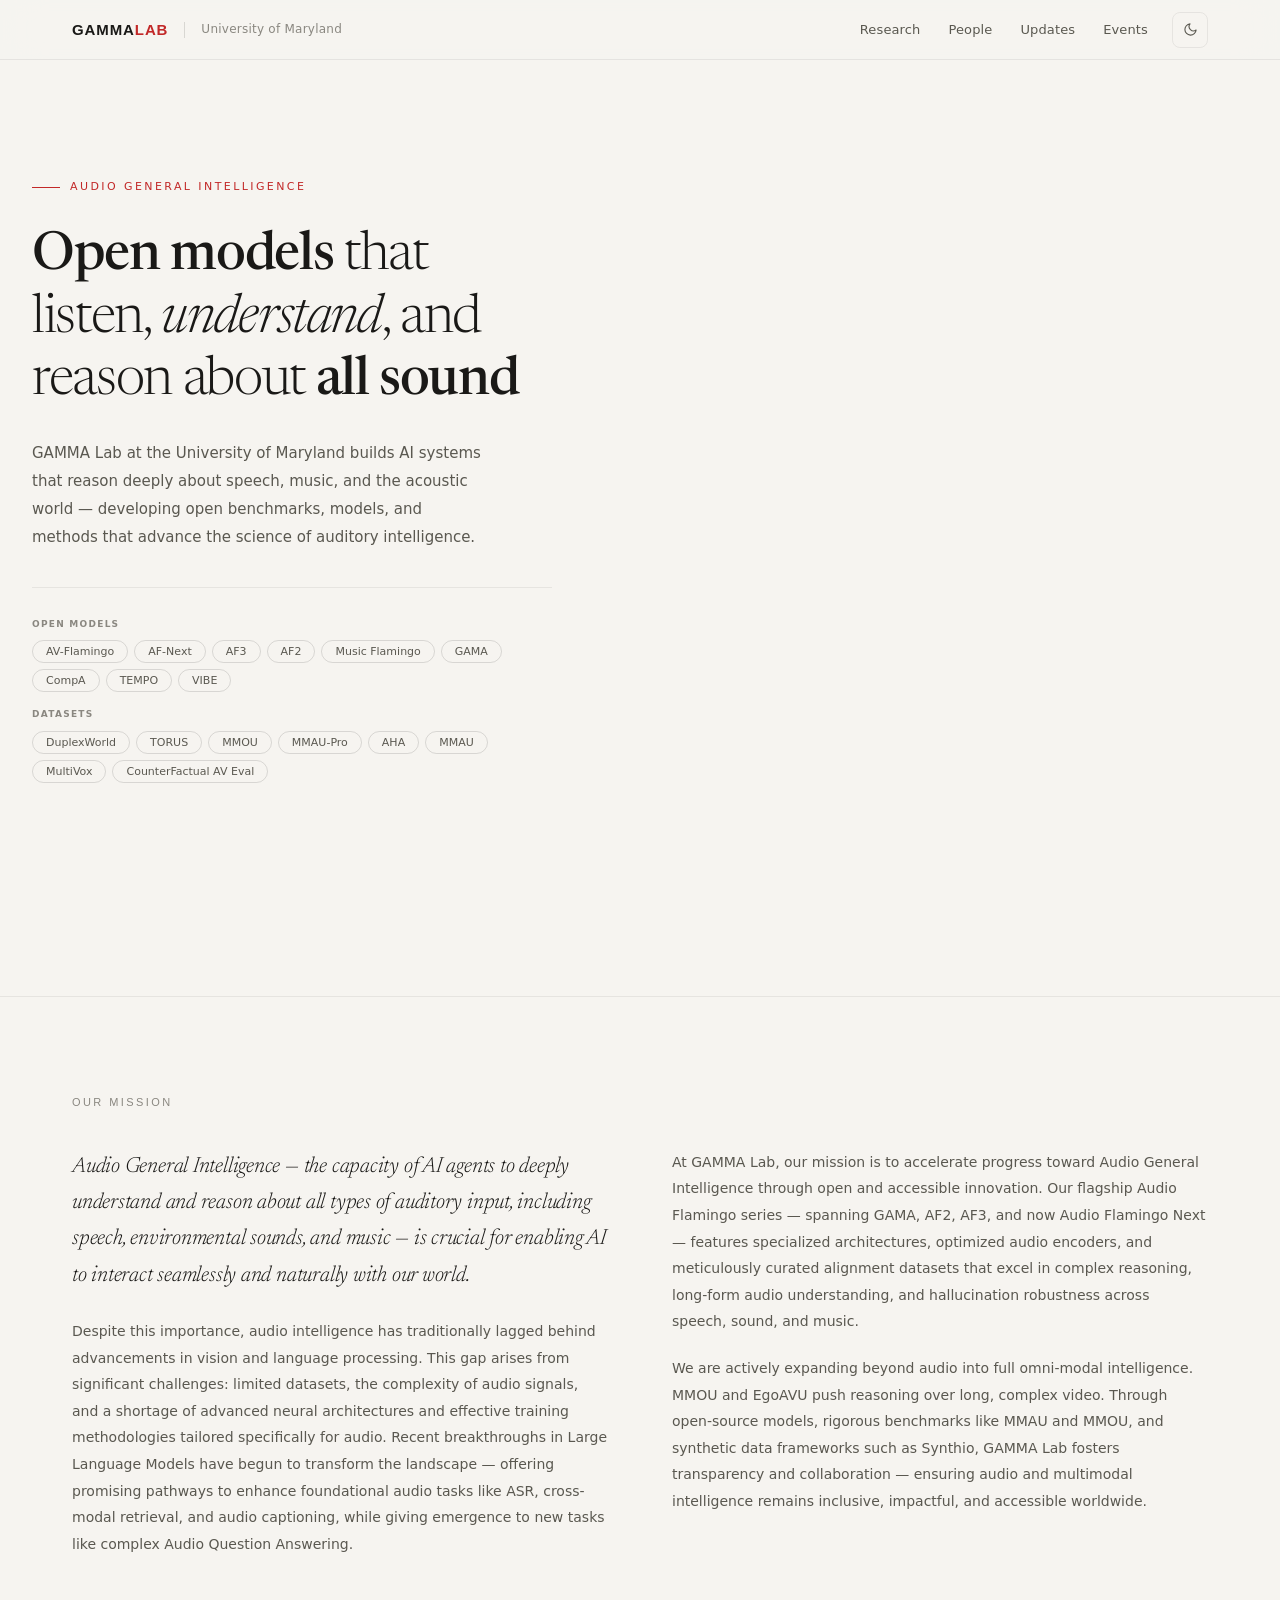
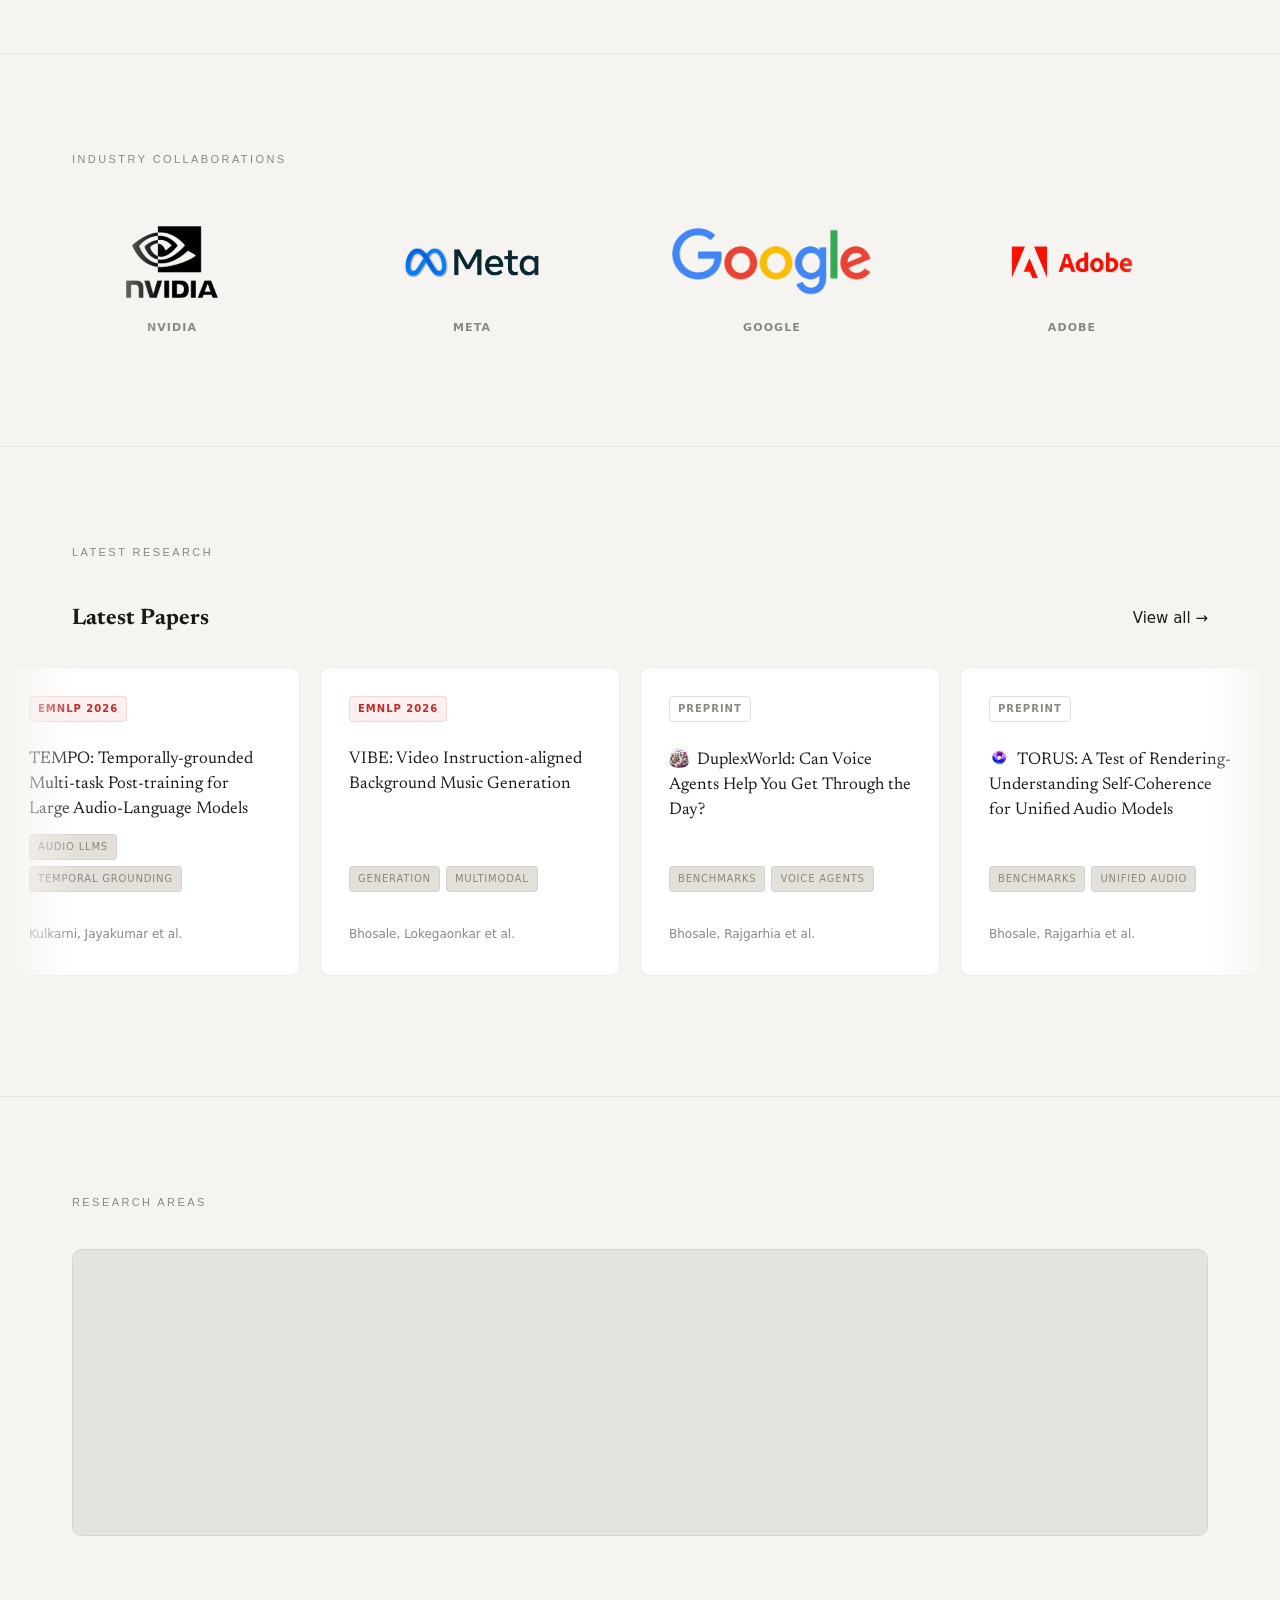
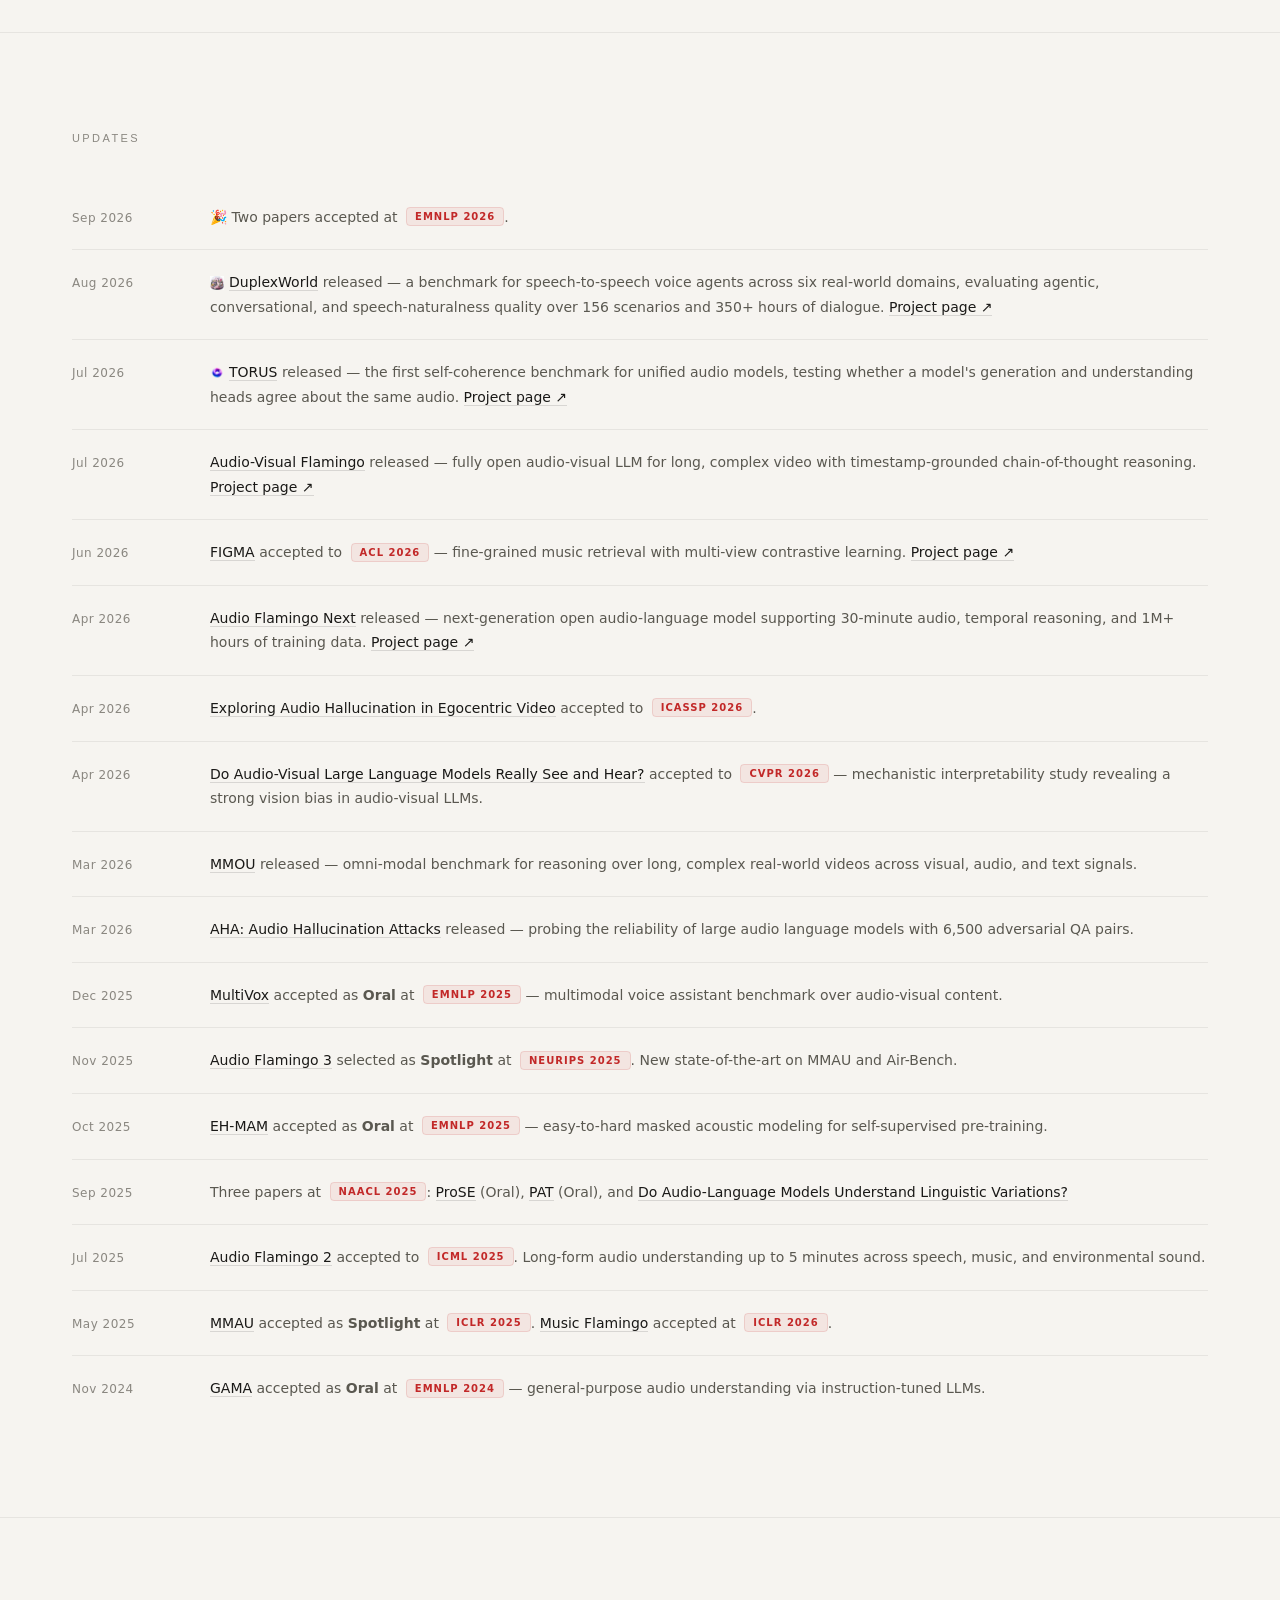
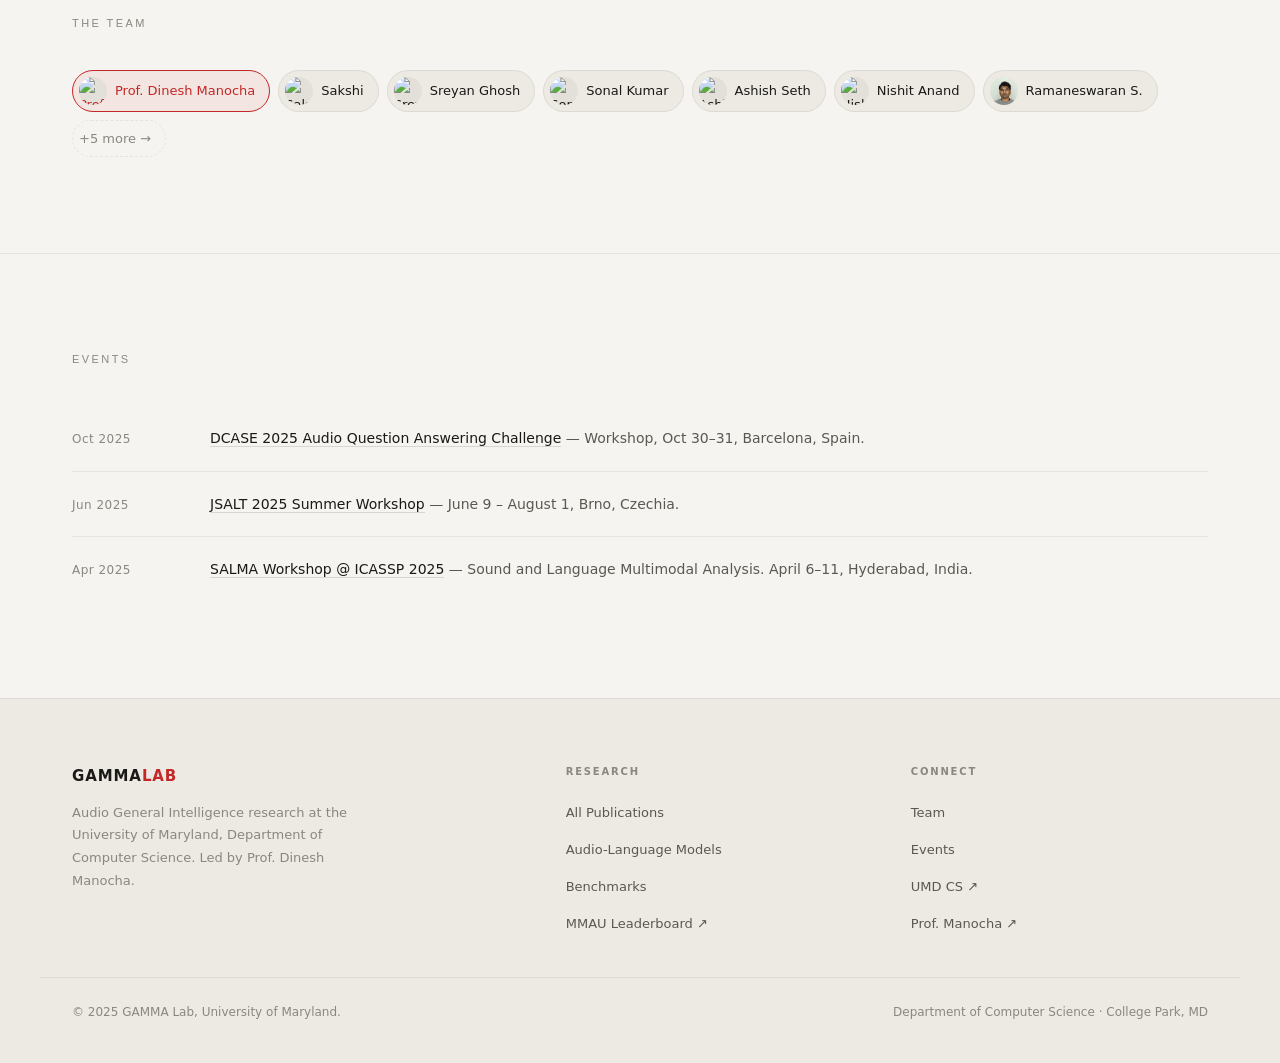
==== commit ebf75389: "Add TEMPO and VIBE (EMNLP 2026) across home and research pages Updates bar announces two EMNLP 2026 " ====
--- a/index.html
+++ b/index.html
@@ -69,6 +69,8 @@
           <a href="https://musicflamingo-nv-umd.github.io/" class="resource-pill" target="_blank" rel="noopener">Music Flamingo</a>
           <a href="https://huggingface.co/spaces/sonalkum/GAMA" class="resource-pill" target="_blank" rel="noopener">GAMA</a>
           <a href="https://github.com/Sreyan88/CompA" class="resource-pill" target="_blank" rel="noopener">CompA</a>
+          <a href="https://kaousheik-26.github.io/tempo" class="resource-pill" target="_blank" rel="noopener">TEMPO</a>
+          <a href="https://vibe-text-video-to-music-generation.github.io/vibe/" class="resource-pill" target="_blank" rel="noopener">VIBE</a>
         </div>
       </div>
       <div class="hero-pill-row">
@@ -186,6 +188,18 @@
     <div class="paper-marquee-track">
 
       <!-- set 1 -->
+      <a href="https://arxiv.org/abs/2608.29999" target="_blank" rel="noopener" class="paper-card paper-marquee-card">
+        <div class="badge-row"><span class="venue-badge">EMNLP 2026</span></div>
+        <div class="paper-card-title serif">TEMPO: Temporally-grounded Multi-task Post-training for Large Audio-Language Models</div>
+        <div class="badge-row"><span class="tag">Audio LLMs</span><span class="tag">Temporal Grounding</span></div>
+        <div class="paper-card-bottom"><span class="paper-card-meta">Kulkarni, Jayakumar et al.</span><span class="paper-card-arrow">→</span></div>
+      </a>
+      <a href="https://arxiv.org/abs/2608.30125" target="_blank" rel="noopener" class="paper-card paper-marquee-card">
+        <div class="badge-row"><span class="venue-badge">EMNLP 2026</span></div>
+        <div class="paper-card-title serif">VIBE: Video Instruction-aligned Background Music Generation</div>
+        <div class="badge-row"><span class="tag">Generation</span><span class="tag">Multimodal</span></div>
+        <div class="paper-card-bottom"><span class="paper-card-meta">Bhosale, Lokegaonkar et al.</span><span class="paper-card-arrow">→</span></div>
+      </a>
       <a href="https://arxiv.org/abs/2608.10716" target="_blank" rel="noopener" class="paper-card paper-marquee-card">
         <div class="badge-row"><span class="venue-badge" style="background:transparent;border-color:var(--border2);color:var(--t3);">Preprint</span></div>
         <div class="paper-card-title serif"><img src="assets/model_logos/duplex_world.png" alt="" style="display:inline-block;height:1.15em;vertical-align:-0.2em;margin-right:8px;">DuplexWorld: Can Voice Agents Help You Get Through the Day?</div>
@@ -210,26 +224,20 @@
         <div class="badge-row"><span class="tag">Music Retrieval</span><span class="tag">Audio-Text</span></div>
         <div class="paper-card-bottom"><span class="paper-card-meta">Anand, Seth et al.</span><span class="paper-card-arrow">→</span></div>
       </a>
-      <a href="https://arxiv.org/abs/2604.23860" target="_blank" rel="noopener" class="paper-card paper-marquee-card">
-        <div class="badge-row"><span class="venue-badge">ICASSP 2026</span><span class="spotlight-badge">Oral</span></div>
-        <div class="paper-card-title serif">Exploring Audio Hallucination in Egocentric Video Understanding</div>
-        <div class="badge-row"><span class="tag">Multimodal</span><span class="tag">Hallucination</span></div>
-        <div class="paper-card-bottom"><span class="paper-card-meta">Seth, Mei et al.</span><span class="paper-card-arrow">→</span></div>
-      </a>
-      <a href="https://arxiv.org/abs/2604.17656" target="_blank" rel="noopener" class="paper-card paper-marquee-card">
-        <div class="badge-row"><span class="venue-badge" style="background:transparent;border-color:var(--border2);color:var(--t3);">Preprint</span></div>
-        <div class="paper-card-title serif">Video-Robin: Autoregressive Diffusion Planning for Intent-Grounded Video-to-Music Generation</div>
+
+      <!-- set 2 (duplicate for seamless loop) -->
+      <a href="https://arxiv.org/abs/2608.29999" target="_blank" rel="noopener" class="paper-card paper-marquee-card" aria-hidden="true">
+        <div class="badge-row"><span class="venue-badge">EMNLP 2026</span></div>
+        <div class="paper-card-title serif">TEMPO: Temporally-grounded Multi-task Post-training for Large Audio-Language Models</div>
+        <div class="badge-row"><span class="tag">Audio LLMs</span><span class="tag">Temporal Grounding</span></div>
+        <div class="paper-card-bottom"><span class="paper-card-meta">Kulkarni, Jayakumar et al.</span><span class="paper-card-arrow">→</span></div>
+      </a>
+      <a href="https://arxiv.org/abs/2608.30125" target="_blank" rel="noopener" class="paper-card paper-marquee-card" aria-hidden="true">
+        <div class="badge-row"><span class="venue-badge">EMNLP 2026</span></div>
+        <div class="paper-card-title serif">VIBE: Video Instruction-aligned Background Music Generation</div>
         <div class="badge-row"><span class="tag">Generation</span><span class="tag">Multimodal</span></div>
-        <div class="paper-card-bottom"><span class="paper-card-meta">Lokegaonkar, Bhosale et al.</span><span class="paper-card-arrow">→</span></div>
-      </a>
-      <a href="https://arxiv.org/abs/2604.10905" target="_blank" rel="noopener" class="paper-card paper-marquee-card">
-        <div class="badge-row"><span class="venue-badge" style="background:transparent;border-color:var(--border2);color:var(--t3);">Preprint</span></div>
-        <div class="paper-card-title serif">Audio Flamingo Next: Next-Generation Open Audio-Language Models for Speech, Sound, and Music</div>
-        <div class="badge-row"><span class="tag">Audio LLMs</span><span class="tag">Reasoning</span></div>
-        <div class="paper-card-bottom"><span class="paper-card-meta">Ghosh, Goel et al.</span><span class="paper-card-arrow">→</span></div>
-      </a>
-
-      <!-- set 2 (duplicate for seamless loop) -->
+        <div class="paper-card-bottom"><span class="paper-card-meta">Bhosale, Lokegaonkar et al.</span><span class="paper-card-arrow">→</span></div>
+      </a>
       <a href="https://arxiv.org/abs/2608.10716" target="_blank" rel="noopener" class="paper-card paper-marquee-card" aria-hidden="true">
         <div class="badge-row"><span class="venue-badge" style="background:transparent;border-color:var(--border2);color:var(--t3);">Preprint</span></div>
         <div class="paper-card-title serif"><img src="assets/model_logos/duplex_world.png" alt="" style="display:inline-block;height:1.15em;vertical-align:-0.2em;margin-right:8px;">DuplexWorld: Can Voice Agents Help You Get Through the Day?</div>
@@ -254,26 +262,20 @@
         <div class="badge-row"><span class="tag">Music Retrieval</span><span class="tag">Audio-Text</span></div>
         <div class="paper-card-bottom"><span class="paper-card-meta">Anand, Seth et al.</span><span class="paper-card-arrow">→</span></div>
       </a>
-      <a href="https://arxiv.org/abs/2604.23860" target="_blank" rel="noopener" class="paper-card paper-marquee-card" aria-hidden="true">
-        <div class="badge-row"><span class="venue-badge">ICASSP 2026</span><span class="spotlight-badge">Oral</span></div>
-        <div class="paper-card-title serif">Exploring Audio Hallucination in Egocentric Video Understanding</div>
-        <div class="badge-row"><span class="tag">Multimodal</span><span class="tag">Hallucination</span></div>
-        <div class="paper-card-bottom"><span class="paper-card-meta">Seth, Mei et al.</span><span class="paper-card-arrow">→</span></div>
-      </a>
-      <a href="https://arxiv.org/abs/2604.17656" target="_blank" rel="noopener" class="paper-card paper-marquee-card" aria-hidden="true">
-        <div class="badge-row"><span class="venue-badge" style="background:transparent;border-color:var(--border2);color:var(--t3);">Preprint</span></div>
-        <div class="paper-card-title serif">Video-Robin: Autoregressive Diffusion Planning for Intent-Grounded Video-to-Music Generation</div>
+
+      <!-- set 3 (duplicate for seamless loop) -->
+      <a href="https://arxiv.org/abs/2608.29999" target="_blank" rel="noopener" class="paper-card paper-marquee-card" aria-hidden="true">
+        <div class="badge-row"><span class="venue-badge">EMNLP 2026</span></div>
+        <div class="paper-card-title serif">TEMPO: Temporally-grounded Multi-task Post-training for Large Audio-Language Models</div>
+        <div class="badge-row"><span class="tag">Audio LLMs</span><span class="tag">Temporal Grounding</span></div>
+        <div class="paper-card-bottom"><span class="paper-card-meta">Kulkarni, Jayakumar et al.</span><span class="paper-card-arrow">→</span></div>
+      </a>
+      <a href="https://arxiv.org/abs/2608.30125" target="_blank" rel="noopener" class="paper-card paper-marquee-card" aria-hidden="true">
+        <div class="badge-row"><span class="venue-badge">EMNLP 2026</span></div>
+        <div class="paper-card-title serif">VIBE: Video Instruction-aligned Background Music Generation</div>
         <div class="badge-row"><span class="tag">Generation</span><span class="tag">Multimodal</span></div>
-        <div class="paper-card-bottom"><span class="paper-card-meta">Lokegaonkar, Bhosale et al.</span><span class="paper-card-arrow">→</span></div>
-      </a>
-      <a href="https://arxiv.org/abs/2604.10905" target="_blank" rel="noopener" class="paper-card paper-marquee-card" aria-hidden="true">
-        <div class="badge-row"><span class="venue-badge" style="background:transparent;border-color:var(--border2);color:var(--t3);">Preprint</span></div>
-        <div class="paper-card-title serif">Audio Flamingo Next: Next-Generation Open Audio-Language Models for Speech, Sound, and Music</div>
-        <div class="badge-row"><span class="tag">Audio LLMs</span><span class="tag">Reasoning</span></div>
-        <div class="paper-card-bottom"><span class="paper-card-meta">Ghosh, Goel et al.</span><span class="paper-card-arrow">→</span></div>
-      </a>
-
-      <!-- set 3 (duplicate for seamless loop) -->
+        <div class="paper-card-bottom"><span class="paper-card-meta">Bhosale, Lokegaonkar et al.</span><span class="paper-card-arrow">→</span></div>
+      </a>
       <a href="https://arxiv.org/abs/2608.10716" target="_blank" rel="noopener" class="paper-card paper-marquee-card" aria-hidden="true">
         <div class="badge-row"><span class="venue-badge" style="background:transparent;border-color:var(--border2);color:var(--t3);">Preprint</span></div>
         <div class="paper-card-title serif"><img src="assets/model_logos/duplex_world.png" alt="" style="display:inline-block;height:1.15em;vertical-align:-0.2em;margin-right:8px;">DuplexWorld: Can Voice Agents Help You Get Through the Day?</div>
@@ -298,24 +300,6 @@
         <div class="badge-row"><span class="tag">Music Retrieval</span><span class="tag">Audio-Text</span></div>
         <div class="paper-card-bottom"><span class="paper-card-meta">Anand, Seth et al.</span><span class="paper-card-arrow">→</span></div>
       </a>
-      <a href="https://arxiv.org/abs/2604.23860" target="_blank" rel="noopener" class="paper-card paper-marquee-card" aria-hidden="true">
-        <div class="badge-row"><span class="venue-badge">ICASSP 2026</span><span class="spotlight-badge">Oral</span></div>
-        <div class="paper-card-title serif">Exploring Audio Hallucination in Egocentric Video Understanding</div>
-        <div class="badge-row"><span class="tag">Multimodal</span><span class="tag">Hallucination</span></div>
-        <div class="paper-card-bottom"><span class="paper-card-meta">Seth, Mei et al.</span><span class="paper-card-arrow">→</span></div>
-      </a>
-      <a href="https://arxiv.org/abs/2604.17656" target="_blank" rel="noopener" class="paper-card paper-marquee-card" aria-hidden="true">
-        <div class="badge-row"><span class="venue-badge" style="background:transparent;border-color:var(--border2);color:var(--t3);">Preprint</span></div>
-        <div class="paper-card-title serif">Video-Robin: Autoregressive Diffusion Planning for Intent-Grounded Video-to-Music Generation</div>
-        <div class="badge-row"><span class="tag">Generation</span><span class="tag">Multimodal</span></div>
-        <div class="paper-card-bottom"><span class="paper-card-meta">Lokegaonkar, Bhosale et al.</span><span class="paper-card-arrow">→</span></div>
-      </a>
-      <a href="https://arxiv.org/abs/2604.10905" target="_blank" rel="noopener" class="paper-card paper-marquee-card" aria-hidden="true">
-        <div class="badge-row"><span class="venue-badge" style="background:transparent;border-color:var(--border2);color:var(--t3);">Preprint</span></div>
-        <div class="paper-card-title serif">Audio Flamingo Next: Next-Generation Open Audio-Language Models for Speech, Sound, and Music</div>
-        <div class="badge-row"><span class="tag">Audio LLMs</span><span class="tag">Reasoning</span></div>
-        <div class="paper-card-bottom"><span class="paper-card-meta">Ghosh, Goel et al.</span><span class="paper-card-arrow">→</span></div>
-      </a>
 
     </div>
   </div>
@@ -384,6 +368,13 @@
   <div class="container">
     <span class="section-label" id="updates-label">Updates</span>
     <div class="timeline reveal">
+
+      <div class="timeline-item">
+        <span class="timeline-date">Sep 2026</span>
+        <div class="timeline-content">
+          🎉 Two papers accepted at <span class="venue-badge">EMNLP 2026</span>.
+        </div>
+      </div>
 
       <div class="timeline-item">
         <span class="timeline-date">Aug 2026</span>
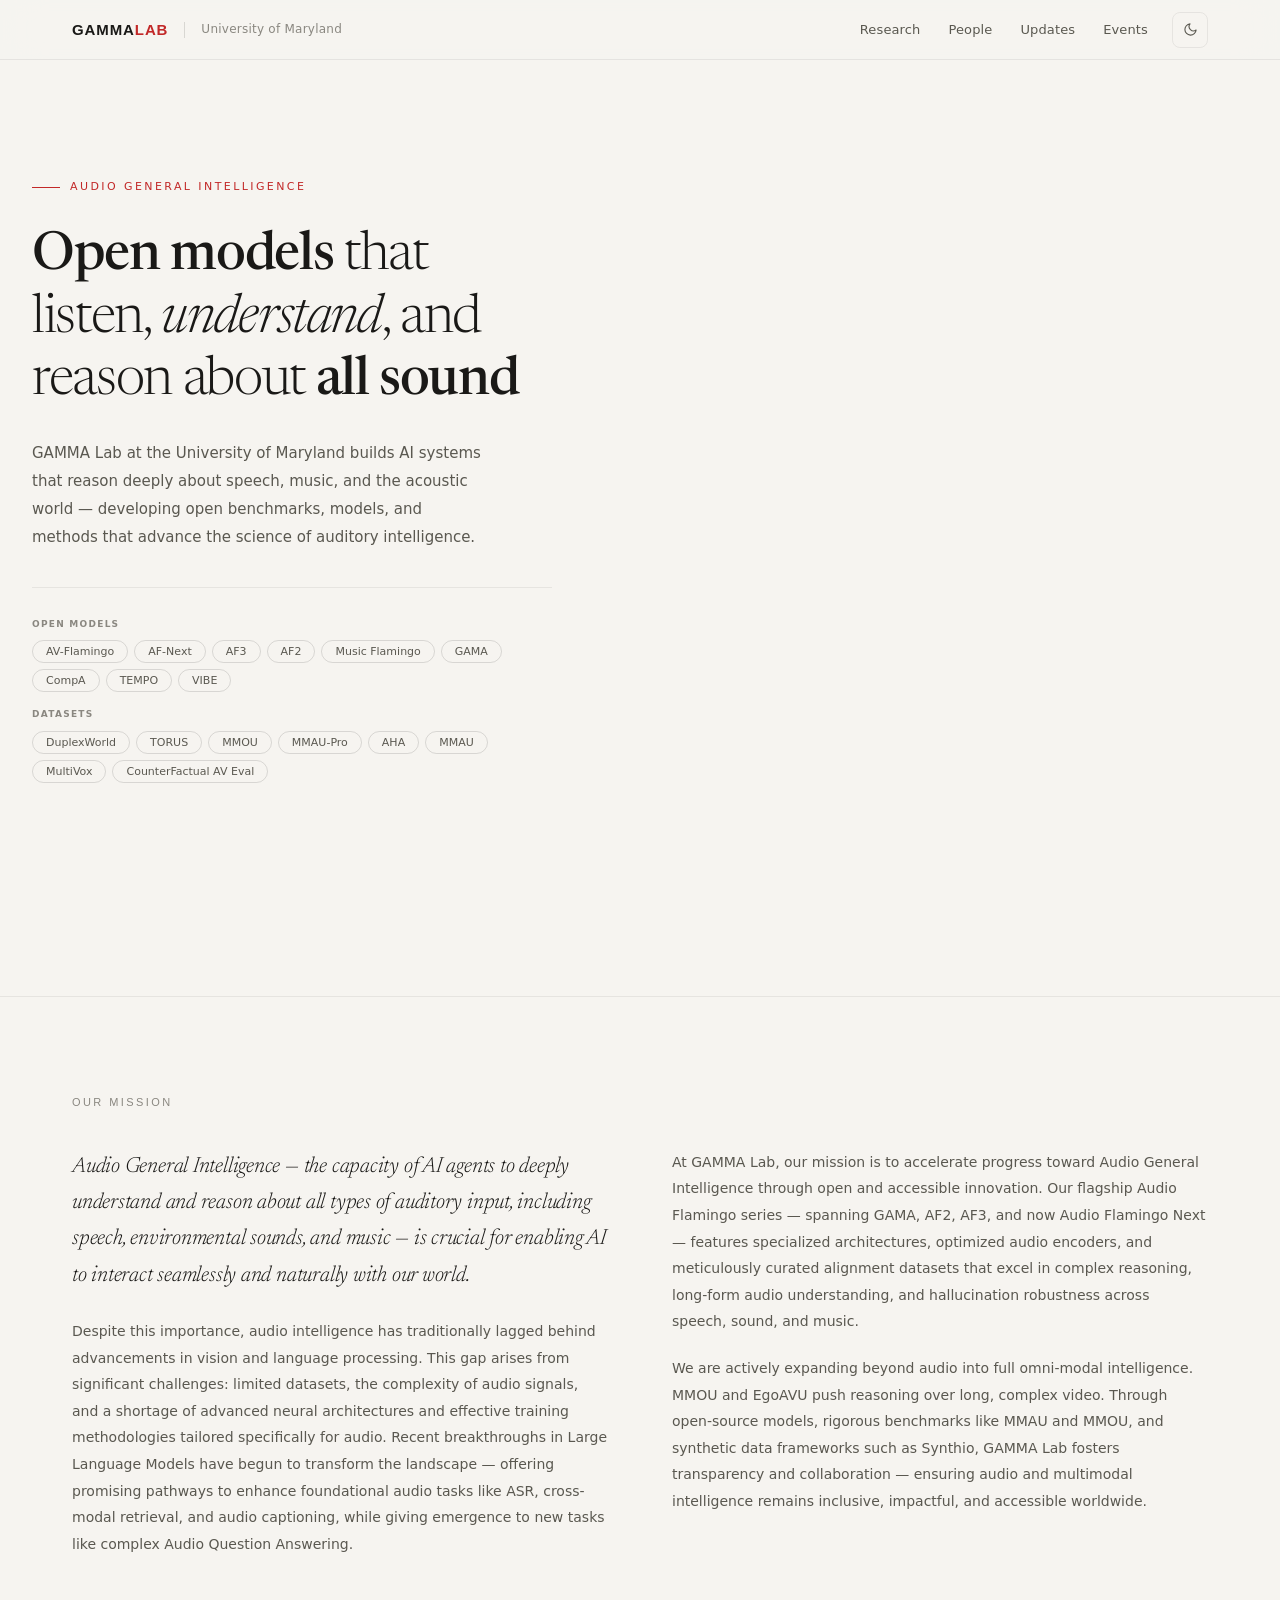
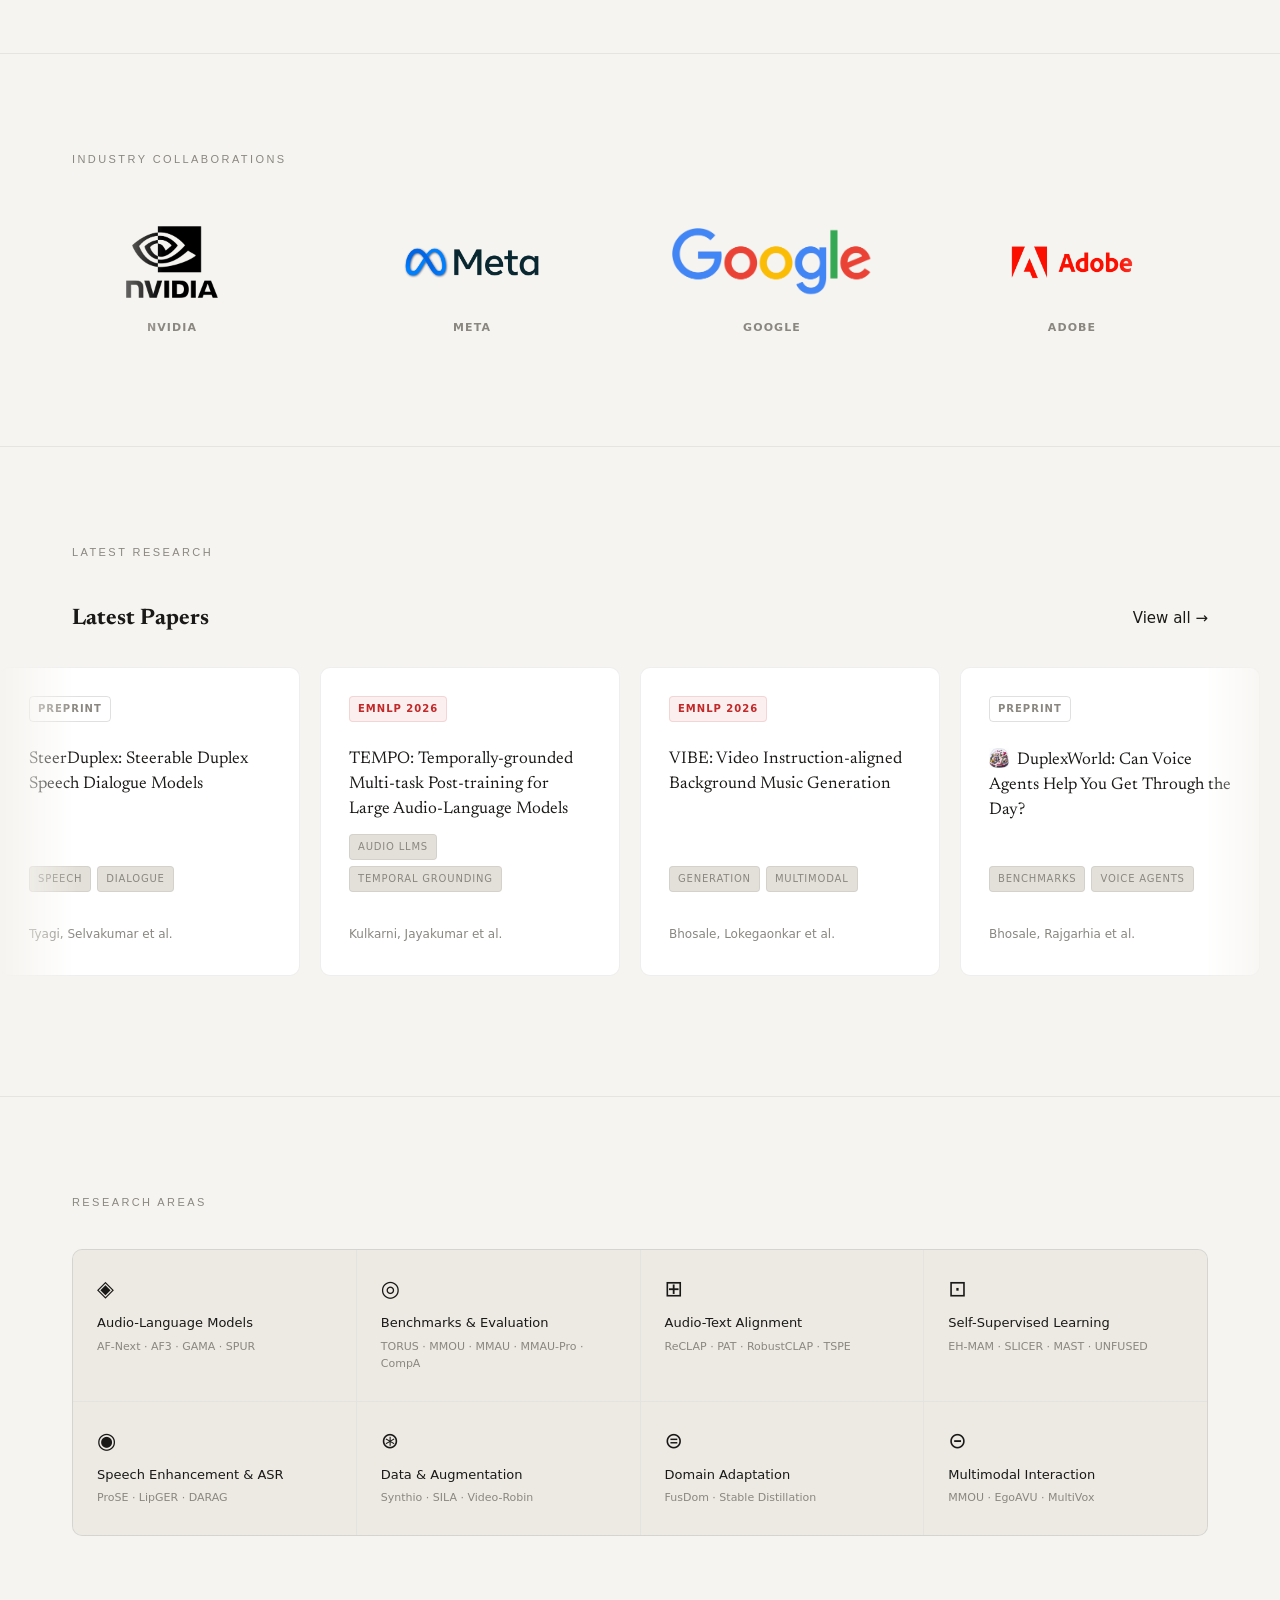
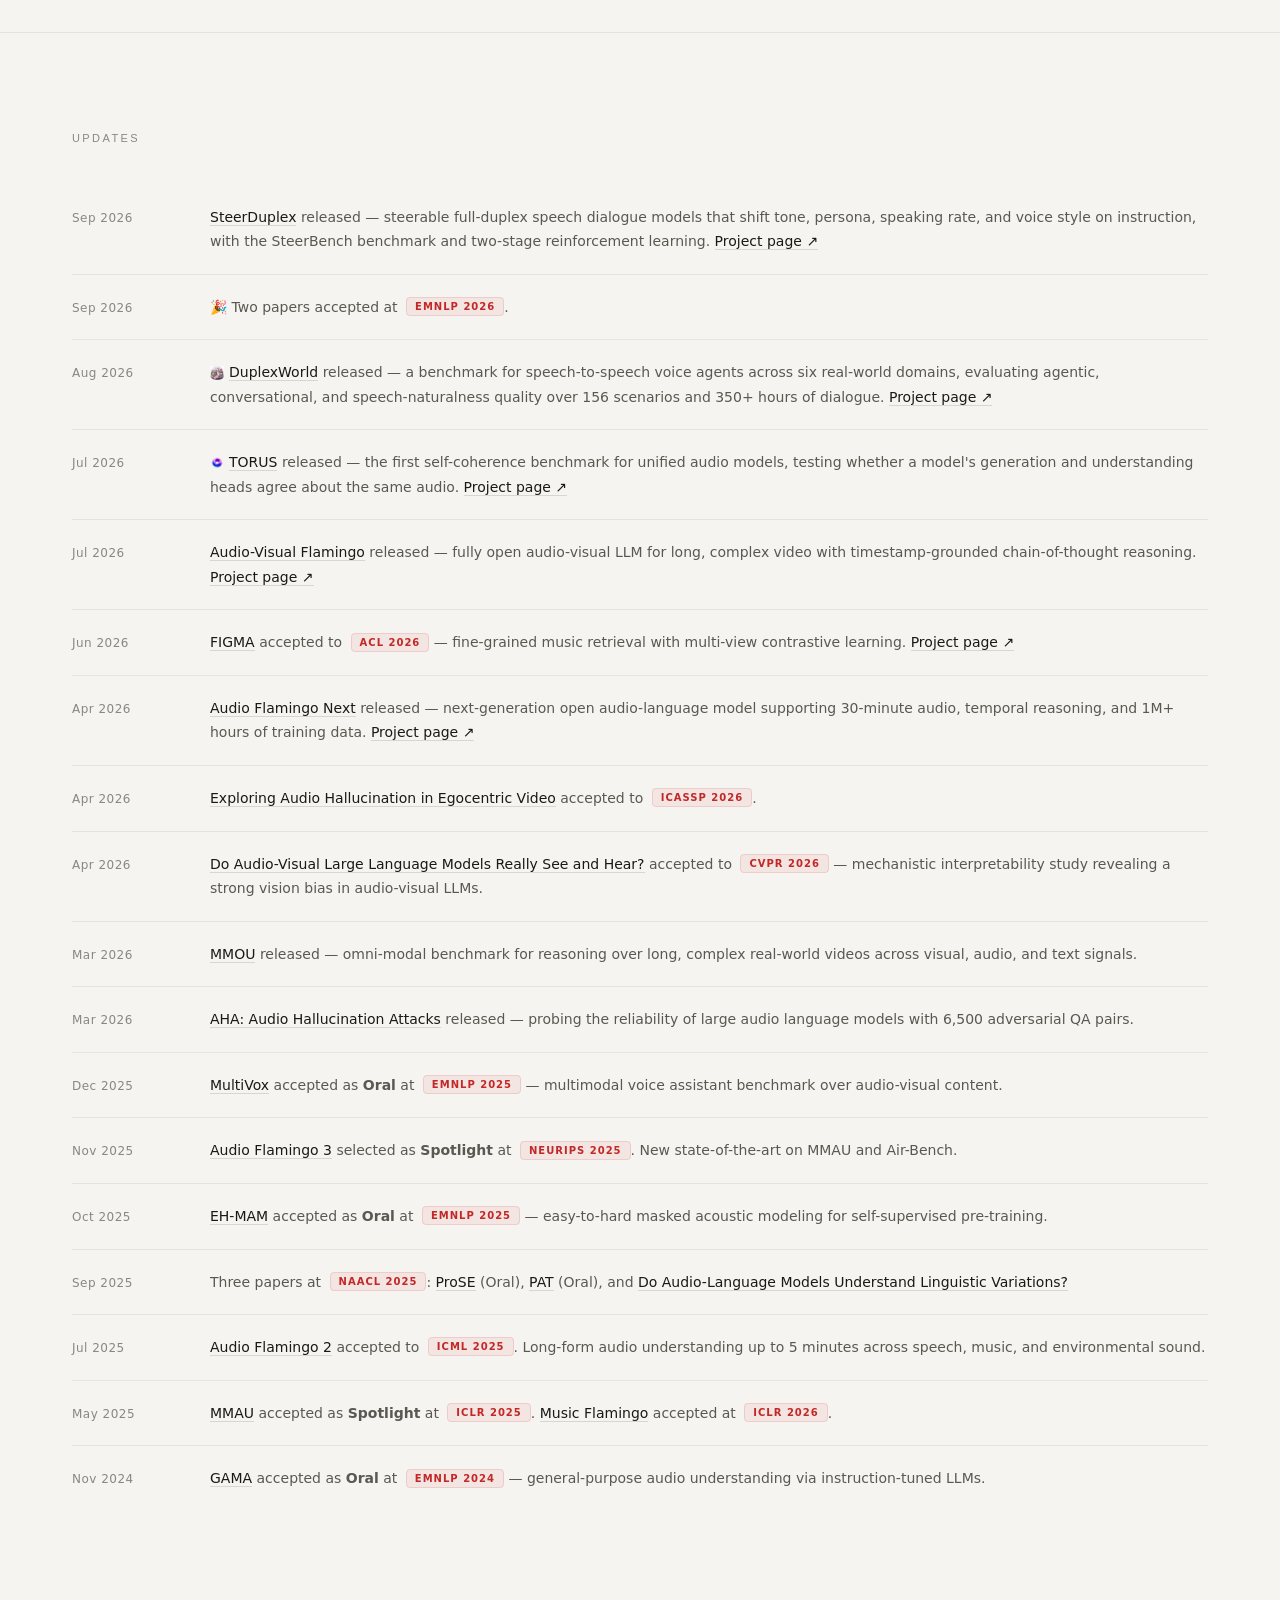
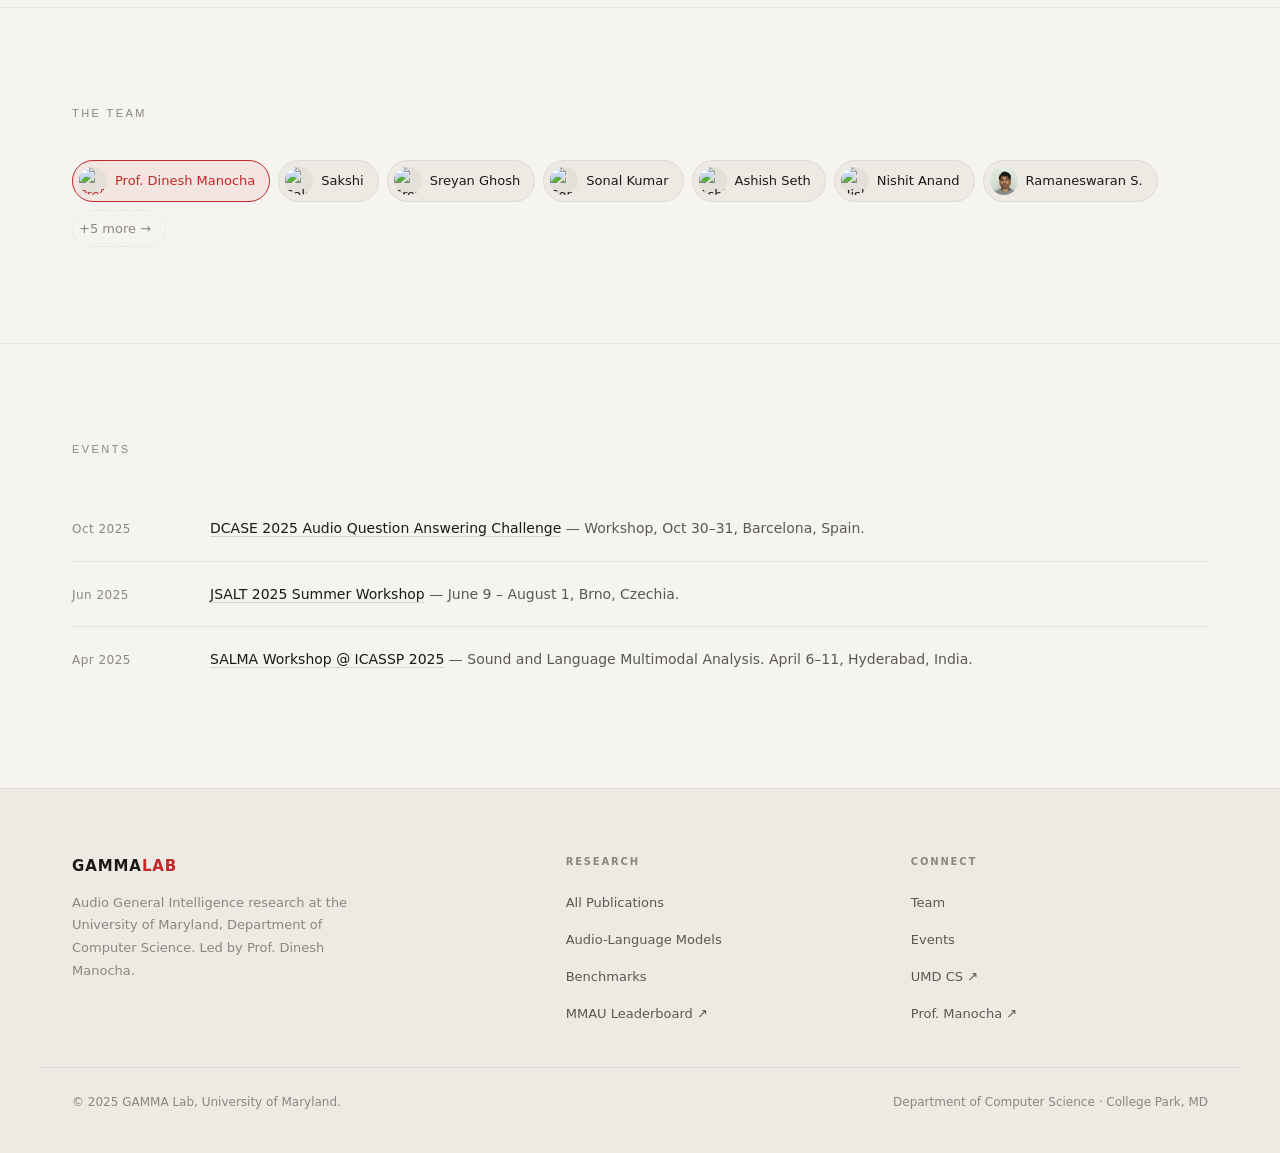
==== commit 1a126b39: "Add SteerDuplex to home and research pages Updates release entry, Latest Papers marquee card, and a " ====
--- a/index.html
+++ b/index.html
@@ -188,6 +188,12 @@
     <div class="paper-marquee-track">
 
       <!-- set 1 -->
+      <a href="https://arxiv.org/abs/2609.12623" target="_blank" rel="noopener" class="paper-card paper-marquee-card">
+        <div class="badge-row"><span class="venue-badge" style="background:transparent;border-color:var(--border2);color:var(--t3);">Preprint</span></div>
+        <div class="paper-card-title serif">SteerDuplex: Steerable Duplex Speech Dialogue Models</div>
+        <div class="badge-row"><span class="tag">Speech</span><span class="tag">Dialogue</span></div>
+        <div class="paper-card-bottom"><span class="paper-card-meta">Tyagi, Selvakumar et al.</span><span class="paper-card-arrow">→</span></div>
+      </a>
       <a href="https://arxiv.org/abs/2608.29999" target="_blank" rel="noopener" class="paper-card paper-marquee-card">
         <div class="badge-row"><span class="venue-badge">EMNLP 2026</span></div>
         <div class="paper-card-title serif">TEMPO: Temporally-grounded Multi-task Post-training for Large Audio-Language Models</div>
@@ -226,6 +232,12 @@
       </a>
 
       <!-- set 2 (duplicate for seamless loop) -->
+      <a href="https://arxiv.org/abs/2609.12623" target="_blank" rel="noopener" class="paper-card paper-marquee-card" aria-hidden="true">
+        <div class="badge-row"><span class="venue-badge" style="background:transparent;border-color:var(--border2);color:var(--t3);">Preprint</span></div>
+        <div class="paper-card-title serif">SteerDuplex: Steerable Duplex Speech Dialogue Models</div>
+        <div class="badge-row"><span class="tag">Speech</span><span class="tag">Dialogue</span></div>
+        <div class="paper-card-bottom"><span class="paper-card-meta">Tyagi, Selvakumar et al.</span><span class="paper-card-arrow">→</span></div>
+      </a>
       <a href="https://arxiv.org/abs/2608.29999" target="_blank" rel="noopener" class="paper-card paper-marquee-card" aria-hidden="true">
         <div class="badge-row"><span class="venue-badge">EMNLP 2026</span></div>
         <div class="paper-card-title serif">TEMPO: Temporally-grounded Multi-task Post-training for Large Audio-Language Models</div>
@@ -264,6 +276,12 @@
       </a>
 
       <!-- set 3 (duplicate for seamless loop) -->
+      <a href="https://arxiv.org/abs/2609.12623" target="_blank" rel="noopener" class="paper-card paper-marquee-card" aria-hidden="true">
+        <div class="badge-row"><span class="venue-badge" style="background:transparent;border-color:var(--border2);color:var(--t3);">Preprint</span></div>
+        <div class="paper-card-title serif">SteerDuplex: Steerable Duplex Speech Dialogue Models</div>
+        <div class="badge-row"><span class="tag">Speech</span><span class="tag">Dialogue</span></div>
+        <div class="paper-card-bottom"><span class="paper-card-meta">Tyagi, Selvakumar et al.</span><span class="paper-card-arrow">→</span></div>
+      </a>
       <a href="https://arxiv.org/abs/2608.29999" target="_blank" rel="noopener" class="paper-card paper-marquee-card" aria-hidden="true">
         <div class="badge-row"><span class="venue-badge">EMNLP 2026</span></div>
         <div class="paper-card-title serif">TEMPO: Temporally-grounded Multi-task Post-training for Large Audio-Language Models</div>
@@ -368,6 +386,14 @@
   <div class="container">
     <span class="section-label" id="updates-label">Updates</span>
     <div class="timeline reveal">
+
+      <div class="timeline-item">
+        <span class="timeline-date">Sep 2026</span>
+        <div class="timeline-content">
+          <a href="https://arxiv.org/abs/2609.12623" target="_blank" rel="noopener">SteerDuplex</a> released —
+          steerable full-duplex speech dialogue models that shift tone, persona, speaking rate, and voice style on instruction, with the SteerBench benchmark and two-stage reinforcement learning. <a href="https://github.com/Utkarsh4430/SteerDuplex" target="_blank" rel="noopener">Project page ↗</a>
+        </div>
+      </div>
 
       <div class="timeline-item">
         <span class="timeline-date">Sep 2026</span>
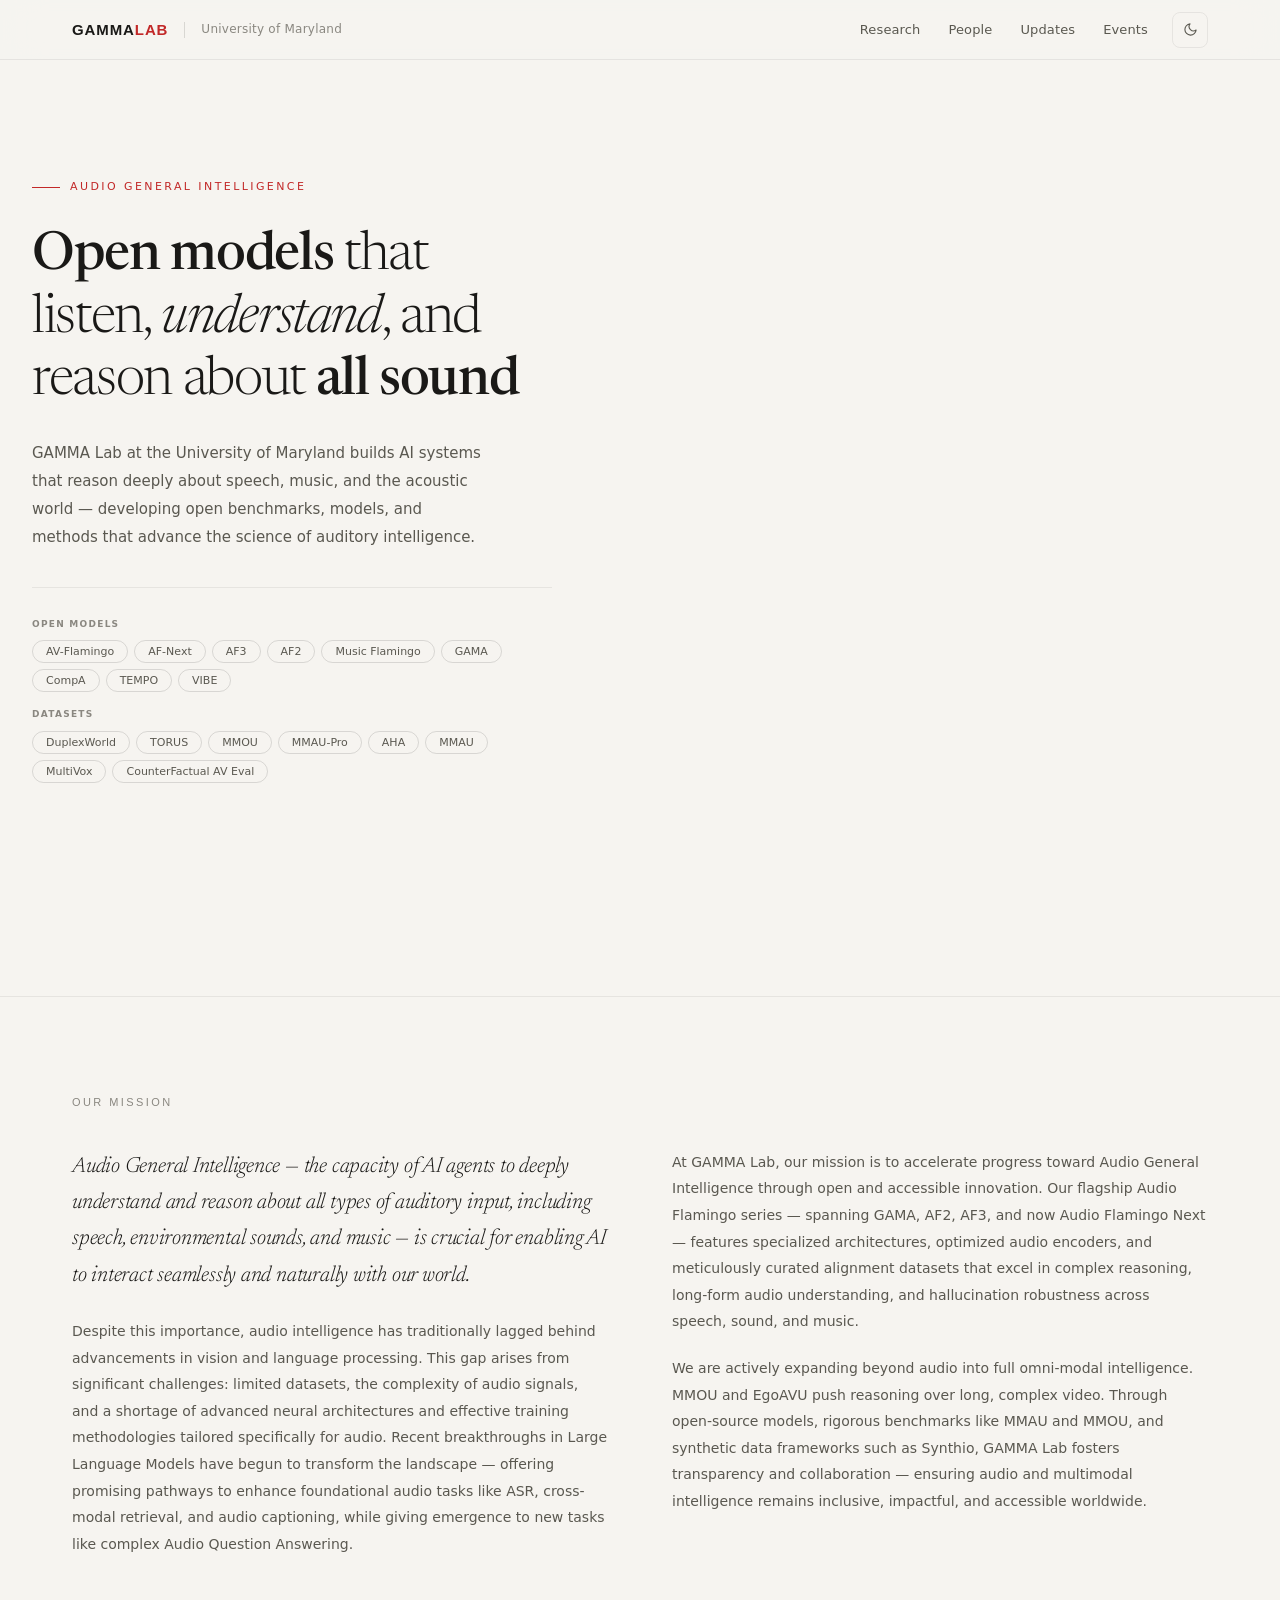
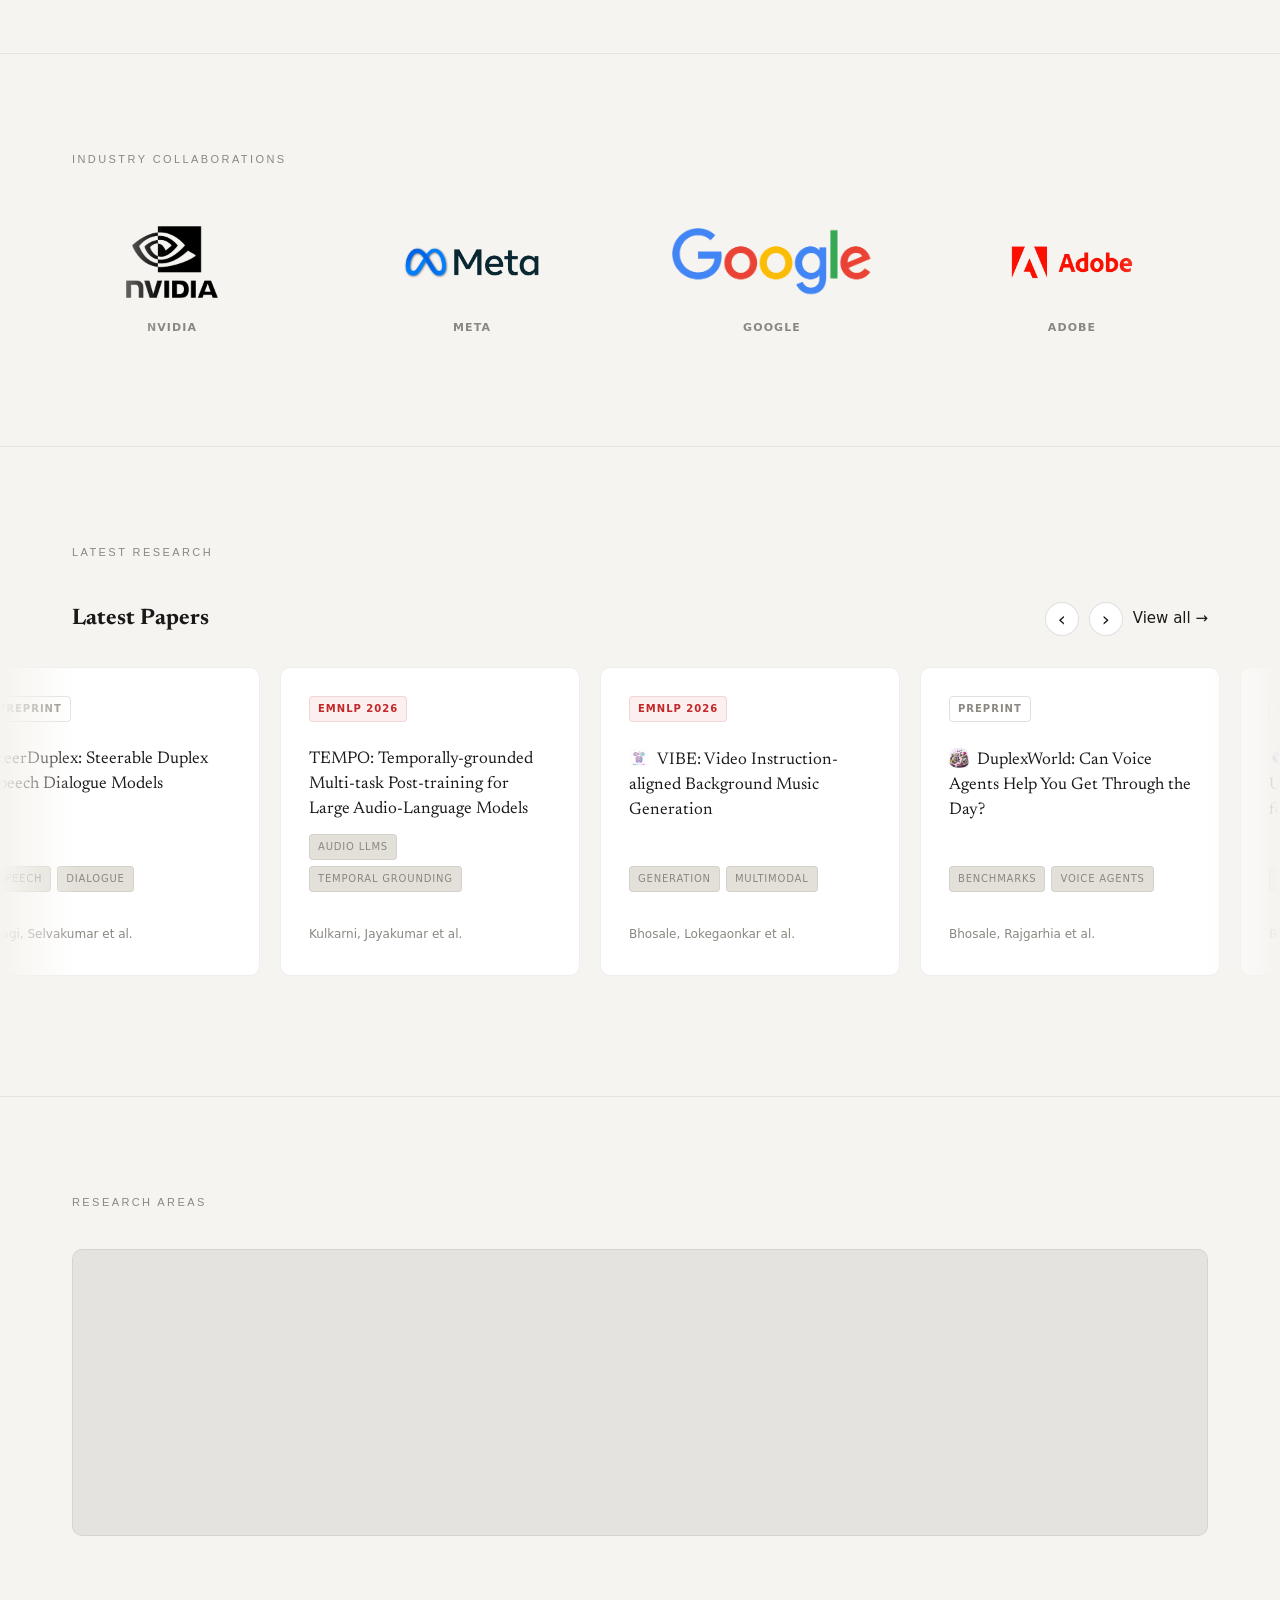
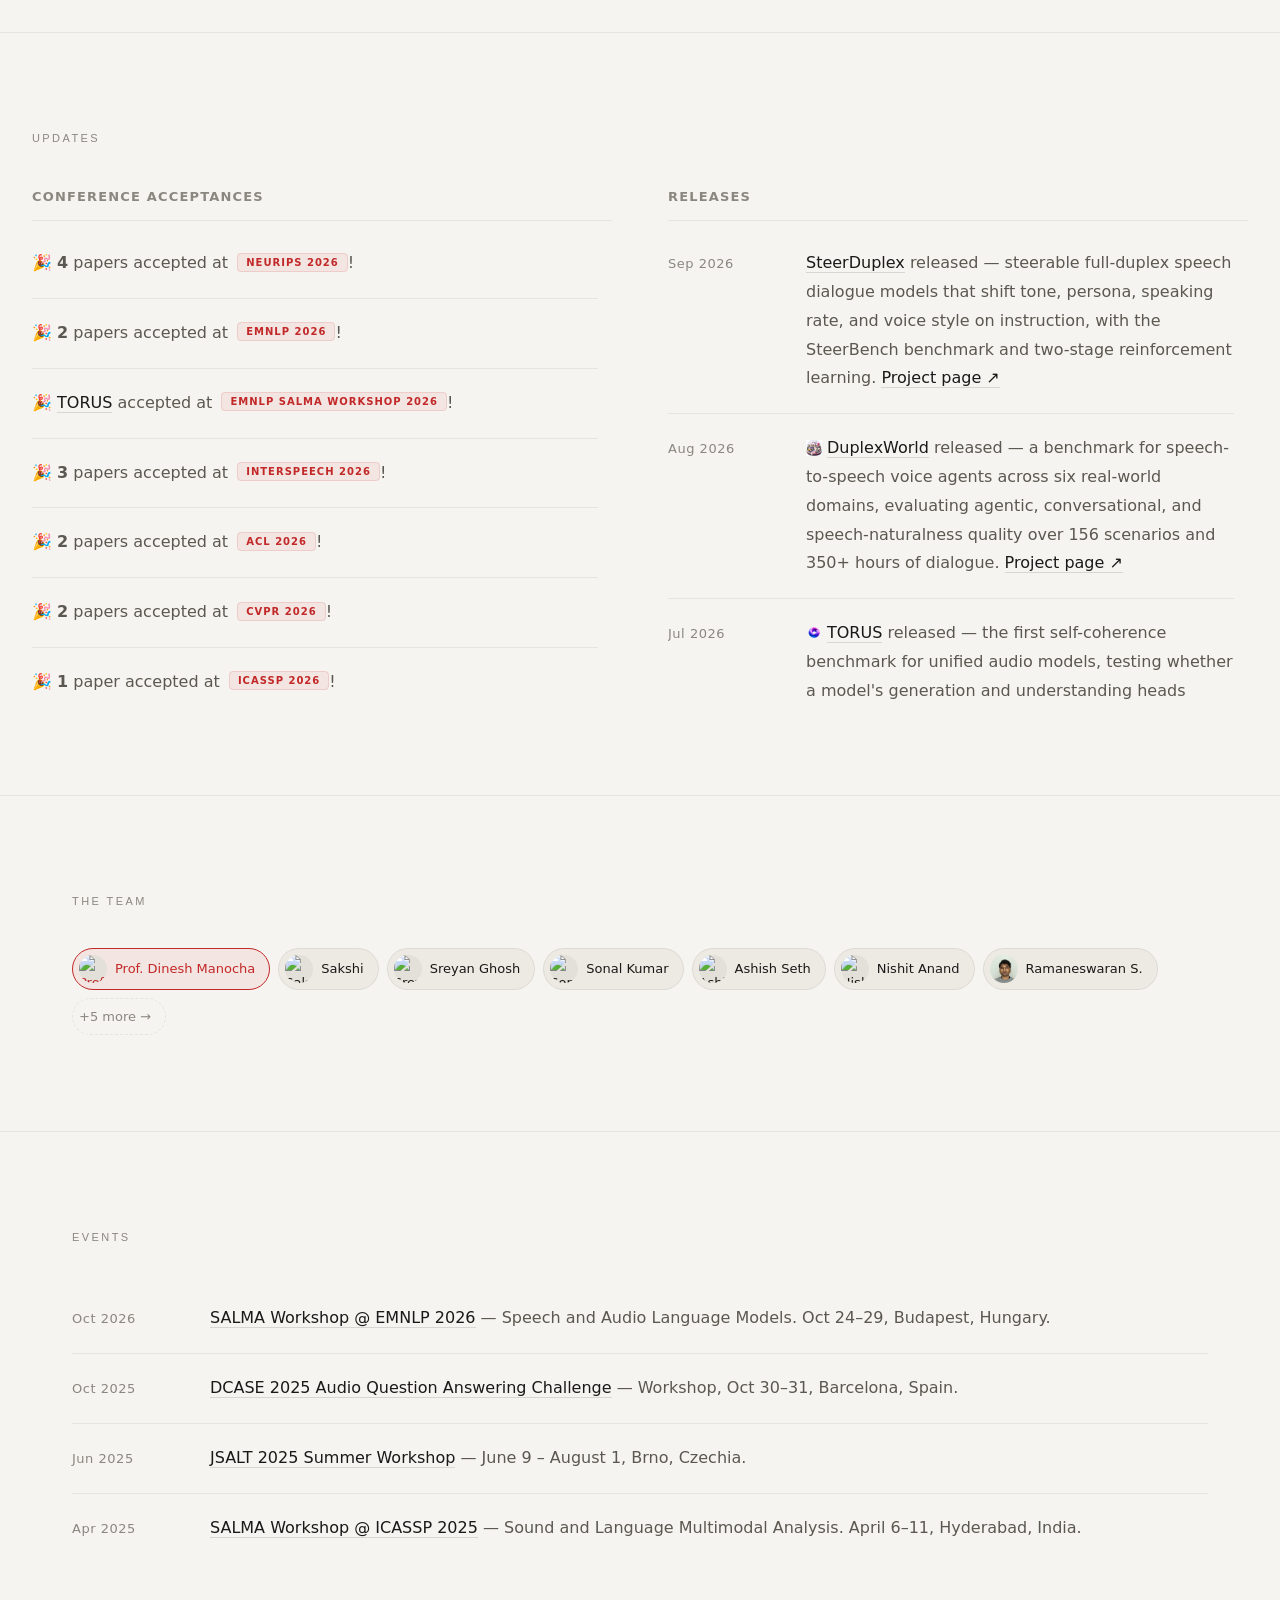
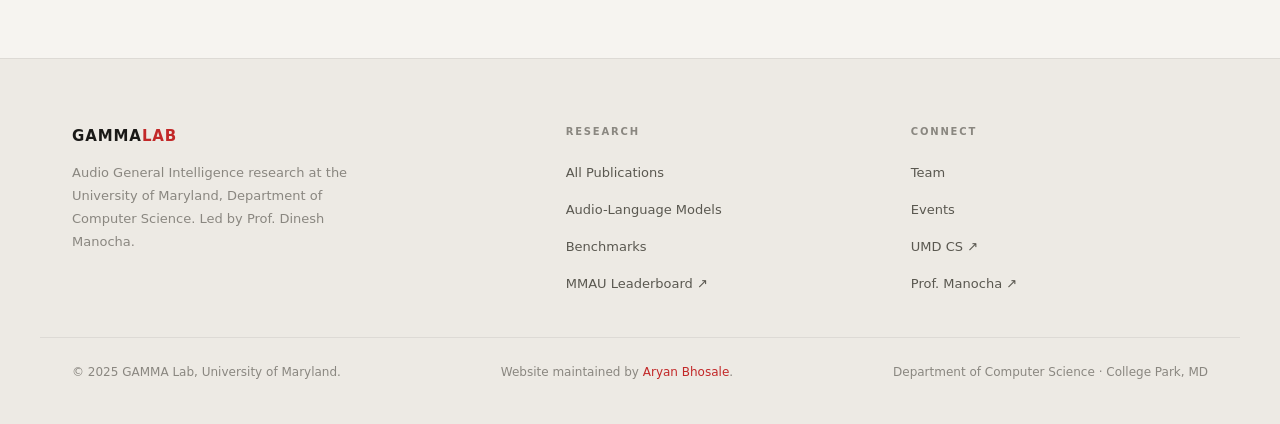
==== commit 66de2977: "Update acceptances, marquee, events, footer Co-Authored-By: Claude Opus 4.8 <noreply@anthropic.com>" ====
--- a/index.html
+++ b/index.html
@@ -11,7 +11,7 @@
     (function(){var t=localStorage.getItem('gamma-theme');if(!t)t=window.matchMedia('(prefers-color-scheme:dark)').matches?'dark':'light';document.documentElement.setAttribute('data-theme',t);})();
   </script>
 
-  <link rel="stylesheet" href="css/style.css">
+  <link rel="stylesheet" href="css/style.css?v=20260926">
 </head>
 <body>
 
@@ -181,10 +181,14 @@
     <span class="section-label" id="flagship-label">Latest Research</span>
     <div style="display:flex;align-items:center;justify-content:space-between;margin-bottom:20px;">
       <h2 class="section-title serif" style="margin:0;">Latest Papers</h2>
-      <a href="research.html?year=2026" class="btn-outline">View all →</a>
-    </div>
-  </div>
-  <div class="paper-marquee-wrap" aria-label="Latest papers">
+      <div class="marquee-controls">
+        <button type="button" class="marquee-btn" id="marquee-prev" aria-label="Previous paper">‹</button>
+        <button type="button" class="marquee-btn" id="marquee-next" aria-label="Next paper">›</button>
+        <a href="research.html?year=2026" class="btn-outline">View all →</a>
+      </div>
+    </div>
+  </div>
+  <div class="paper-marquee-wrap" id="paper-marquee" aria-label="Latest papers">
     <div class="paper-marquee-track">
 
       <!-- set 1 -->
@@ -202,7 +206,7 @@
       </a>
       <a href="https://arxiv.org/abs/2608.30125" target="_blank" rel="noopener" class="paper-card paper-marquee-card">
         <div class="badge-row"><span class="venue-badge">EMNLP 2026</span></div>
-        <div class="paper-card-title serif">VIBE: Video Instruction-aligned Background Music Generation</div>
+        <div class="paper-card-title serif"><img src="assets/model_logos/vibe.png" alt="" style="display:inline-block;height:1.15em;vertical-align:-0.2em;margin-right:8px;">VIBE: Video Instruction-aligned Background Music Generation</div>
         <div class="badge-row"><span class="tag">Generation</span><span class="tag">Multimodal</span></div>
         <div class="paper-card-bottom"><span class="paper-card-meta">Bhosale, Lokegaonkar et al.</span><span class="paper-card-arrow">→</span></div>
       </a>
@@ -246,7 +250,7 @@
       </a>
       <a href="https://arxiv.org/abs/2608.30125" target="_blank" rel="noopener" class="paper-card paper-marquee-card" aria-hidden="true">
         <div class="badge-row"><span class="venue-badge">EMNLP 2026</span></div>
-        <div class="paper-card-title serif">VIBE: Video Instruction-aligned Background Music Generation</div>
+        <div class="paper-card-title serif"><img src="assets/model_logos/vibe.png" alt="" style="display:inline-block;height:1.15em;vertical-align:-0.2em;margin-right:8px;">VIBE: Video Instruction-aligned Background Music Generation</div>
         <div class="badge-row"><span class="tag">Generation</span><span class="tag">Multimodal</span></div>
         <div class="paper-card-bottom"><span class="paper-card-meta">Bhosale, Lokegaonkar et al.</span><span class="paper-card-arrow">→</span></div>
       </a>
@@ -290,7 +294,7 @@
       </a>
       <a href="https://arxiv.org/abs/2608.30125" target="_blank" rel="noopener" class="paper-card paper-marquee-card" aria-hidden="true">
         <div class="badge-row"><span class="venue-badge">EMNLP 2026</span></div>
-        <div class="paper-card-title serif">VIBE: Video Instruction-aligned Background Music Generation</div>
+        <div class="paper-card-title serif"><img src="assets/model_logos/vibe.png" alt="" style="display:inline-block;height:1.15em;vertical-align:-0.2em;margin-right:8px;">VIBE: Video Instruction-aligned Background Music Generation</div>
         <div class="badge-row"><span class="tag">Generation</span><span class="tag">Multimodal</span></div>
         <div class="paper-card-bottom"><span class="paper-card-meta">Bhosale, Lokegaonkar et al.</span><span class="paper-card-arrow">→</span></div>
       </a>
@@ -385,158 +389,175 @@
 <section id="updates" aria-labelledby="updates-label">
   <div class="container">
     <span class="section-label" id="updates-label">Updates</span>
-    <div class="timeline reveal">
-
-      <div class="timeline-item">
-        <span class="timeline-date">Sep 2026</span>
-        <div class="timeline-content">
-          <a href="https://arxiv.org/abs/2609.12623" target="_blank" rel="noopener">SteerDuplex</a> released —
-          steerable full-duplex speech dialogue models that shift tone, persona, speaking rate, and voice style on instruction, with the SteerBench benchmark and two-stage reinforcement learning. <a href="https://github.com/Utkarsh4430/SteerDuplex" target="_blank" rel="noopener">Project page ↗</a>
+    <div class="updates-cols reveal">
+
+      <div class="updates-col">
+        <h3 class="updates-col-title">Conference Acceptances</h3>
+        <div class="timeline updates-scroll">
+
+          <div class="timeline-item accept-item">
+            <div class="timeline-content">
+              🎉 <strong>4</strong> papers accepted at <span class="venue-badge">NeurIPS 2026</span>!
+            </div>
+          </div>
+
+          <div class="timeline-item accept-item">
+            <div class="timeline-content">
+              🎉 <strong>2</strong> papers accepted at <span class="venue-badge">EMNLP 2026</span>!
+            </div>
+          </div>
+
+          <div class="timeline-item accept-item">
+            <div class="timeline-content">
+              🎉 <a href="https://arxiv.org/abs/2607.28896" target="_blank" rel="noopener">TORUS</a> accepted at <span class="venue-badge">EMNLP SALMA Workshop 2026</span>!
+            </div>
+          </div>
+
+          <div class="timeline-item accept-item">
+            <div class="timeline-content">
+              🎉 <strong>3</strong> papers accepted at <span class="venue-badge">Interspeech 2026</span>!
+            </div>
+          </div>
+
+          <div class="timeline-item accept-item">
+            <div class="timeline-content">
+              🎉 <strong>2</strong> papers accepted at <span class="venue-badge">ACL 2026</span>!
+            </div>
+          </div>
+
+          <div class="timeline-item accept-item">
+            <div class="timeline-content">
+              🎉 <strong>2</strong> papers accepted at <span class="venue-badge">CVPR 2026</span>!
+            </div>
+          </div>
+
+          <div class="timeline-item accept-item">
+            <div class="timeline-content">
+              🎉 <strong>1</strong> paper accepted at <span class="venue-badge">ICASSP 2026</span>!
+            </div>
+          </div>
+
+          <div class="timeline-item accept-item">
+            <div class="timeline-content">
+              <a href="https://arxiv.org/abs/2507.10859" target="_blank" rel="noopener">MultiVox</a>
+              accepted as <strong>Oral</strong> at <span class="venue-badge">EMNLP 2025</span>
+              — multimodal voice assistant benchmark over audio-visual content.
+            </div>
+          </div>
+
+          <div class="timeline-item accept-item">
+            <div class="timeline-content">
+              <a href="https://arxiv.org/abs/2507.08128" target="_blank" rel="noopener">Audio Flamingo 3</a>
+              selected as <strong>Spotlight</strong> at <span class="venue-badge">NeurIPS 2025</span>.
+              New state-of-the-art on MMAU and Air-Bench.
+            </div>
+          </div>
+
+          <div class="timeline-item accept-item">
+            <div class="timeline-content">
+              <a href="https://arxiv.org/abs/2410.13179" target="_blank" rel="noopener">EH-MAM</a>
+              accepted as <strong>Oral</strong> at <span class="venue-badge">EMNLP 2025</span>
+              — easy-to-hard masked acoustic modeling for self-supervised pre-training.
+            </div>
+          </div>
+
+          <div class="timeline-item accept-item">
+            <div class="timeline-content">
+              Three papers at <span class="venue-badge">NAACL 2025</span>:
+              <a href="https://arxiv.org/abs/2503.06375" target="_blank" rel="noopener">ProSE</a> (Oral),
+              <a href="https://arxiv.org/abs/2410.15062" target="_blank" rel="noopener">PAT</a> (Oral), and
+              <a href="https://arxiv.org/abs/2410.16505" target="_blank" rel="noopener">Do Audio-Language Models Understand Linguistic Variations?</a>
+            </div>
+          </div>
+
+          <div class="timeline-item accept-item">
+            <div class="timeline-content">
+              <a href="https://arxiv.org/abs/2503.03983" target="_blank" rel="noopener">Audio Flamingo 2</a>
+              accepted to <span class="venue-badge">ICML 2025</span>.
+              Long-form audio understanding up to 5 minutes across speech, music, and environmental sound.
+            </div>
+          </div>
+
+          <div class="timeline-item accept-item">
+            <div class="timeline-content">
+              <a href="https://arxiv.org/abs/2410.19168" target="_blank" rel="noopener">MMAU</a>
+              accepted as <strong>Spotlight</strong> at <span class="venue-badge">ICLR 2025</span>.
+              <a href="https://arxiv.org/abs/2511.10289" target="_blank" rel="noopener">Music Flamingo</a>
+              accepted at <span class="venue-badge">ICLR 2026</span>.
+            </div>
+          </div>
+
+          <div class="timeline-item accept-item">
+            <div class="timeline-content">
+              <a href="https://arxiv.org/abs/2406.11768" target="_blank" rel="noopener">GAMA</a>
+              accepted as <strong>Oral</strong> at <span class="venue-badge">EMNLP 2024</span>
+              — general-purpose audio understanding via instruction-tuned LLMs.
+            </div>
+          </div>
+
         </div>
       </div>
 
-      <div class="timeline-item">
-        <span class="timeline-date">Sep 2026</span>
-        <div class="timeline-content">
-          🎉 Two papers accepted at <span class="venue-badge">EMNLP 2026</span>.
-        </div>
-      </div>
-
-      <div class="timeline-item">
-        <span class="timeline-date">Aug 2026</span>
-        <div class="timeline-content">
-          <img src="assets/model_logos/duplex_world.png" alt="" style="display:inline-block;height:1em;vertical-align:-0.18em;margin-right:5px;"><a href="https://arxiv.org/abs/2608.10716" target="_blank" rel="noopener">DuplexWorld</a> released —
-          a benchmark for speech-to-speech voice agents across six real-world domains, evaluating agentic, conversational, and speech-naturalness quality over 156 scenarios and 350+ hours of dialogue. <a href="https://duplexworld.github.io/" target="_blank" rel="noopener">Project page ↗</a>
-        </div>
-      </div>
-
-      <div class="timeline-item">
-        <span class="timeline-date">Jul 2026</span>
-        <div class="timeline-content">
-          <img src="assets/model_logos/torus.png" alt="" style="display:inline-block;height:1em;vertical-align:-0.18em;margin-right:5px;"><a href="https://arxiv.org/abs/2607.28896" target="_blank" rel="noopener">TORUS</a> released —
-          the first self-coherence benchmark for unified audio models, testing whether a model's generation and understanding heads agree about the same audio. <a href="https://torus-benchmark.github.io/" target="_blank" rel="noopener">Project page ↗</a>
-        </div>
-      </div>
-
-      <div class="timeline-item">
-        <span class="timeline-date">Jul 2026</span>
-        <div class="timeline-content">
-          <a href="https://arxiv.org/abs/2607.16107" target="_blank" rel="noopener">Audio-Visual Flamingo</a>
-          released — fully open audio-visual LLM for long, complex video with timestamp-grounded chain-of-thought reasoning. <a href="https://avflamingo.pages.dev/" target="_blank" rel="noopener">Project page ↗</a>
-        </div>
-      </div>
-
-      <div class="timeline-item">
-        <span class="timeline-date">Jun 2026</span>
-        <div class="timeline-content">
-          <a href="https://arxiv.org/abs/2606.06615" target="_blank" rel="noopener">FIGMA</a>
-          accepted to <span class="venue-badge">ACL 2026</span>
-          — fine-grained music retrieval with multi-view contrastive learning. <a href="https://nishitanand.github.io/figma-website/" target="_blank" rel="noopener">Project page ↗</a>
-        </div>
-      </div>
-
-      <div class="timeline-item">
-        <span class="timeline-date">Apr 2026</span>
-        <div class="timeline-content">
-          <a href="https://arxiv.org/abs/2604.10905" target="_blank" rel="noopener">Audio Flamingo Next</a>
-          released — next-generation open audio-language model supporting 30-minute audio, temporal reasoning, and 1M+ hours of training data. <a href="https://afnext-umd-nvidia.github.io/" target="_blank" rel="noopener">Project page ↗</a>
-        </div>
-      </div>
-
-      <div class="timeline-item">
-        <span class="timeline-date">Apr 2026</span>
-        <div class="timeline-content">
-          <a href="https://arxiv.org/abs/2604.23860" target="_blank" rel="noopener">Exploring Audio Hallucination in Egocentric Video</a>
-          accepted to <span class="venue-badge">ICASSP 2026</span>.
-        </div>
-      </div>
-
-      <div class="timeline-item">
-        <span class="timeline-date">Apr 2026</span>
-        <div class="timeline-content">
-          <a href="https://arxiv.org/abs/2604.02605" target="_blank" rel="noopener">Do Audio-Visual Large Language Models Really See and Hear?</a>
-          accepted to <span class="venue-badge">CVPR 2026</span> — mechanistic interpretability study revealing a strong vision bias in audio-visual LLMs.
-        </div>
-      </div>
-
-      <div class="timeline-item">
-        <span class="timeline-date">Mar 2026</span>
-        <div class="timeline-content">
-          <a href="https://arxiv.org/abs/2603.14145" target="_blank" rel="noopener">MMOU</a> released —
-          omni-modal benchmark for reasoning over long, complex real-world videos across visual, audio, and text signals.
-        </div>
-      </div>
-
-      <div class="timeline-item">
-        <span class="timeline-date">Mar 2026</span>
-        <div class="timeline-content">
-          <a href="https://arxiv.org/abs/2603.29263" target="_blank" rel="noopener">AHA: Audio Hallucination Attacks</a> released —
-          probing the reliability of large audio language models with 6,500 adversarial QA pairs.
-        </div>
-      </div>
-
-      <div class="timeline-item">
-        <span class="timeline-date">Dec 2025</span>
-        <div class="timeline-content">
-          <a href="https://arxiv.org/abs/2507.10859" target="_blank" rel="noopener">MultiVox</a>
-          accepted as <strong>Oral</strong> at <span class="venue-badge">EMNLP 2025</span>
-          — multimodal voice assistant benchmark over audio-visual content.
-        </div>
-      </div>
-
-      <div class="timeline-item">
-        <span class="timeline-date">Nov 2025</span>
-        <div class="timeline-content">
-          <a href="https://arxiv.org/abs/2507.08128" target="_blank" rel="noopener">Audio Flamingo 3</a>
-          selected as <strong>Spotlight</strong> at <span class="venue-badge">NeurIPS 2025</span>.
-          New state-of-the-art on MMAU and Air-Bench.
-        </div>
-      </div>
-
-      <div class="timeline-item">
-        <span class="timeline-date">Oct 2025</span>
-        <div class="timeline-content">
-          <a href="https://arxiv.org/abs/2410.13179" target="_blank" rel="noopener">EH-MAM</a>
-          accepted as <strong>Oral</strong> at <span class="venue-badge">EMNLP 2025</span>
-          — easy-to-hard masked acoustic modeling for self-supervised pre-training.
-        </div>
-      </div>
-
-      <div class="timeline-item">
-        <span class="timeline-date">Sep 2025</span>
-        <div class="timeline-content">
-          Three papers at <span class="venue-badge">NAACL 2025</span>:
-          <a href="https://arxiv.org/abs/2503.06375" target="_blank" rel="noopener">ProSE</a> (Oral),
-          <a href="https://arxiv.org/abs/2410.15062" target="_blank" rel="noopener">PAT</a> (Oral), and
-          <a href="https://arxiv.org/abs/2410.16505" target="_blank" rel="noopener">Do Audio-Language Models Understand Linguistic Variations?</a>
-        </div>
-      </div>
-
-      <div class="timeline-item">
-        <span class="timeline-date">Jul 2025</span>
-        <div class="timeline-content">
-          <a href="https://arxiv.org/abs/2503.03983" target="_blank" rel="noopener">Audio Flamingo 2</a>
-          accepted to <span class="venue-badge">ICML 2025</span>.
-          Long-form audio understanding up to 5 minutes across speech, music, and environmental sound.
-        </div>
-      </div>
-
-      <div class="timeline-item">
-        <span class="timeline-date">May 2025</span>
-        <div class="timeline-content">
-          <a href="https://arxiv.org/abs/2410.19168" target="_blank" rel="noopener">MMAU</a>
-          accepted as <strong>Spotlight</strong> at <span class="venue-badge">ICLR 2025</span>.
-          <a href="https://arxiv.org/abs/2511.10289" target="_blank" rel="noopener">Music Flamingo</a>
-          accepted at <span class="venue-badge">ICLR 2026</span>.
-        </div>
-      </div>
-
-      <div class="timeline-item">
-        <span class="timeline-date">Nov 2024</span>
-        <div class="timeline-content">
-          <a href="https://arxiv.org/abs/2406.11768" target="_blank" rel="noopener">GAMA</a>
-          accepted as <strong>Oral</strong> at <span class="venue-badge">EMNLP 2024</span>
-          — general-purpose audio understanding via instruction-tuned LLMs.
+      <div class="updates-col">
+        <h3 class="updates-col-title">Releases</h3>
+        <div class="timeline updates-scroll">
+
+          <div class="timeline-item">
+            <span class="timeline-date">Sep 2026</span>
+            <div class="timeline-content">
+              <a href="https://arxiv.org/abs/2609.12623" target="_blank" rel="noopener">SteerDuplex</a> released —
+              steerable full-duplex speech dialogue models that shift tone, persona, speaking rate, and voice style on instruction, with the SteerBench benchmark and two-stage reinforcement learning. <a href="https://github.com/Utkarsh4430/SteerDuplex" target="_blank" rel="noopener">Project page ↗</a>
+            </div>
+          </div>
+
+          <div class="timeline-item">
+            <span class="timeline-date">Aug 2026</span>
+            <div class="timeline-content">
+              <img src="assets/model_logos/duplex_world.png" alt="" style="display:inline-block;height:1em;vertical-align:-0.18em;margin-right:5px;"><a href="https://arxiv.org/abs/2608.10716" target="_blank" rel="noopener">DuplexWorld</a> released —
+              a benchmark for speech-to-speech voice agents across six real-world domains, evaluating agentic, conversational, and speech-naturalness quality over 156 scenarios and 350+ hours of dialogue. <a href="https://duplexworld.github.io/" target="_blank" rel="noopener">Project page ↗</a>
+            </div>
+          </div>
+
+          <div class="timeline-item">
+            <span class="timeline-date">Jul 2026</span>
+            <div class="timeline-content">
+              <img src="assets/model_logos/torus.png" alt="" style="display:inline-block;height:1em;vertical-align:-0.18em;margin-right:5px;"><a href="https://arxiv.org/abs/2607.28896" target="_blank" rel="noopener">TORUS</a> released —
+              the first self-coherence benchmark for unified audio models, testing whether a model's generation and understanding heads agree about the same audio. <a href="https://torus-benchmark.github.io/" target="_blank" rel="noopener">Project page ↗</a>
+            </div>
+          </div>
+
+          <div class="timeline-item">
+            <span class="timeline-date">Jul 2026</span>
+            <div class="timeline-content">
+              <a href="https://arxiv.org/abs/2607.16107" target="_blank" rel="noopener">Audio-Visual Flamingo</a>
+              released — fully open audio-visual LLM for long, complex video with timestamp-grounded chain-of-thought reasoning. <a href="https://avflamingo.pages.dev/" target="_blank" rel="noopener">Project page ↗</a>
+            </div>
+          </div>
+
+          <div class="timeline-item">
+            <span class="timeline-date">Apr 2026</span>
+            <div class="timeline-content">
+              <a href="https://arxiv.org/abs/2604.10905" target="_blank" rel="noopener">Audio Flamingo Next</a>
+              released — next-generation open audio-language model supporting 30-minute audio, temporal reasoning, and 1M+ hours of training data. <a href="https://afnext-umd-nvidia.github.io/" target="_blank" rel="noopener">Project page ↗</a>
+            </div>
+          </div>
+
+          <div class="timeline-item">
+            <span class="timeline-date">Mar 2026</span>
+            <div class="timeline-content">
+              <a href="https://arxiv.org/abs/2603.14145" target="_blank" rel="noopener">MMOU</a> released —
+              omni-modal benchmark for reasoning over long, complex real-world videos across visual, audio, and text signals.
+            </div>
+          </div>
+
+          <div class="timeline-item">
+            <span class="timeline-date">Mar 2026</span>
+            <div class="timeline-content">
+              <a href="https://arxiv.org/abs/2603.29263" target="_blank" rel="noopener">AHA: Audio Hallucination Attacks</a> released —
+              probing the reliability of large audio language models with 6,500 adversarial QA pairs.
+            </div>
+          </div>
+
         </div>
       </div>
 
@@ -603,6 +624,14 @@
   <div class="container">
     <span class="section-label" id="events-label">Events</span>
     <div class="timeline reveal">
+
+      <div class="timeline-item">
+        <span class="timeline-date">Oct 2026</span>
+        <div class="timeline-content">
+          <a href="https://salma-workshop.github.io/salma-2026/" target="_blank" rel="noopener">SALMA Workshop @ EMNLP 2026</a>
+          — Speech and Audio Language Models. Oct 24–29, Budapest, Hungary.
+        </div>
+      </div>
 
       <div class="timeline-item">
         <span class="timeline-date">Oct 2025</span>
@@ -665,6 +694,7 @@
   </div>
   <div class="footer-bottom">
     <p>© 2025 GAMMA Lab, University of Maryland.</p>
+    <p>Website maintained by <a href="https://aryanvib.github.io/" target="_blank" rel="noopener" style="color:var(--accent)">Aryan Bhosale</a>.</p>
     <p>Department of Computer Science · College Park, MD</p>
   </div>
 </footer>
@@ -674,6 +704,7 @@
 <script src="js/theme.js"></script>
 <script src="js/hero.js"></script>
 <script src="js/reveal.js"></script>
+<script src="js/marquee.js?v=20260926"></script>
 
 </body>
 </html>
--- a/css/style.css
+++ b/css/style.css
@@ -468,28 +468,42 @@
 
 /* ── Paper marquee (Latest Research section) ──────────────────── */
 .paper-marquee-wrap {
-  overflow: hidden;
+  overflow-x: auto;
+  overflow-y: hidden;
   -webkit-mask-image: linear-gradient(to right, transparent 0%, black 6%, black 94%, transparent 100%);
   mask-image: linear-gradient(to right, transparent 0%, black 6%, black 94%, transparent 100%);
   padding: 8px 0 24px;
-}
+  scrollbar-width: none;
+  -ms-overflow-style: none;
+}
+.paper-marquee-wrap::-webkit-scrollbar { display: none; }
 
 .paper-marquee-track {
   display: flex;
   gap: 20px;
   width: max-content;
   align-items: stretch;
-  animation: paper-pan 40s linear infinite;
-}
-
-.paper-marquee-wrap:hover .paper-marquee-track {
-  animation-play-state: paused;
-}
-
-@keyframes paper-pan {
-  0%   { transform: translateX(0); }
-  100% { transform: translateX(-33.333%); }
-}
+}
+
+/* prev/next controls for the Latest Papers marquee */
+.marquee-controls { display: flex; align-items: center; gap: 10px; }
+.marquee-btn {
+  width: 34px;
+  height: 34px;
+  border-radius: 50%;
+  border: 1px solid var(--border2);
+  background: var(--card-bg);
+  color: var(--t1);
+  font-size: 20px;
+  line-height: 1;
+  cursor: pointer;
+  display: inline-flex;
+  align-items: center;
+  justify-content: center;
+  transition: border-color 0.2s ease, color 0.2s ease, background 0.2s ease;
+}
+.marquee-btn:hover { border-color: var(--accent); color: var(--accent); }
+.marquee-btn:active { transform: translateY(1px); }
 
 .paper-marquee-card {
   width: 300px;
@@ -588,6 +602,42 @@
   line-height: 1.6;
 }
 
+/* ── Updates: two independent columns ─────────────────────────── */
+/* Updates spans a bit wider than the standard container to give the two
+   columns more breathing room. */
+#updates .container { max-width: 1440px; }
+
+.updates-cols {
+  display: grid;
+  grid-template-columns: 1fr 1fr;
+  gap: 56px;
+  margin-top: 8px;
+  align-items: start;
+}
+.updates-col { min-width: 0; }
+.updates-col-title {
+  font-size: 13px;
+  font-weight: 600;
+  text-transform: uppercase;
+  letter-spacing: 0.09em;
+  color: var(--t3);
+  margin: 0 0 8px;
+  padding-bottom: 12px;
+  border-bottom: 1px solid var(--border);
+}
+.updates-scroll {
+  max-height: 470px;
+  overflow-y: auto;
+  padding-right: 14px;
+  scrollbar-width: thin;
+}
+.updates-scroll::-webkit-scrollbar { width: 8px; }
+.updates-scroll::-webkit-scrollbar-thumb {
+  background: var(--border2);
+  border-radius: 8px;
+}
+.timeline-item.accept-item { grid-template-columns: 1fr; }
+
 /* ── Timeline ─────────────────────────────────────────────────── */
 .timeline { display: flex; flex-direction: column; }
 
@@ -602,7 +652,7 @@
 .timeline-item:last-child { border-bottom: none; }
 
 .timeline-date {
-  font-size: 12px;
+  font-size: 13px;
   font-weight: 500;
   color: var(--t3);
   letter-spacing: 0.04em;
@@ -611,10 +661,10 @@
 }
 
 .timeline-content {
-  font-size: 14px;
+  font-size: 16px;
   font-weight: 300;
   color: var(--t2);
-  line-height: 1.75;
+  line-height: 1.8;
 }
 .timeline-content a {
   color: var(--t1);
@@ -1423,6 +1473,9 @@
   .pi-photo { max-width: 180px; }
 
   .timeline-item { grid-template-columns: 80px 1fr; gap: 12px 16px; }
+  .timeline-item.accept-item { grid-template-columns: 1fr; }
+  .updates-cols { grid-template-columns: 1fr; gap: 28px; }
+  .updates-scroll { max-height: 380px; }
 
   .footer-inner { grid-template-columns: 1fr; gap: 32px; }
   .footer-bottom { flex-direction: column; gap: 8px; text-align: center; }
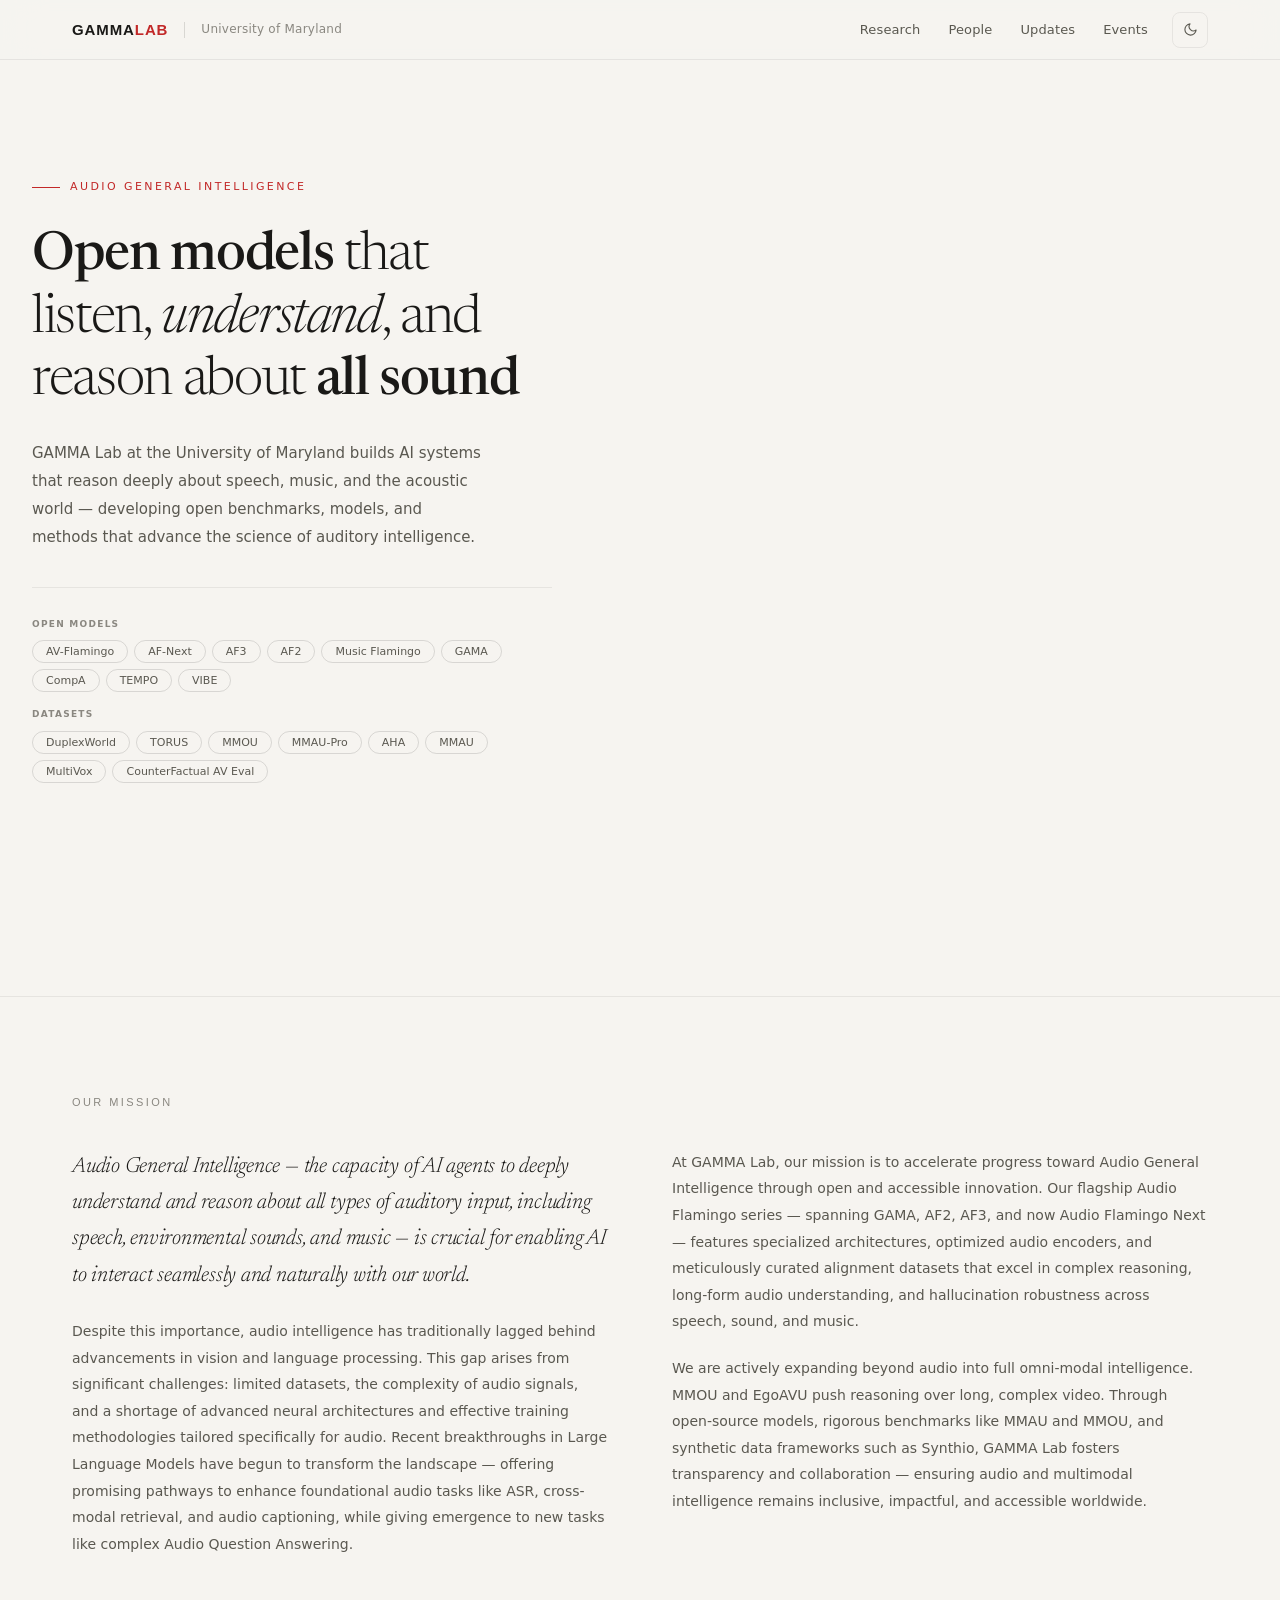
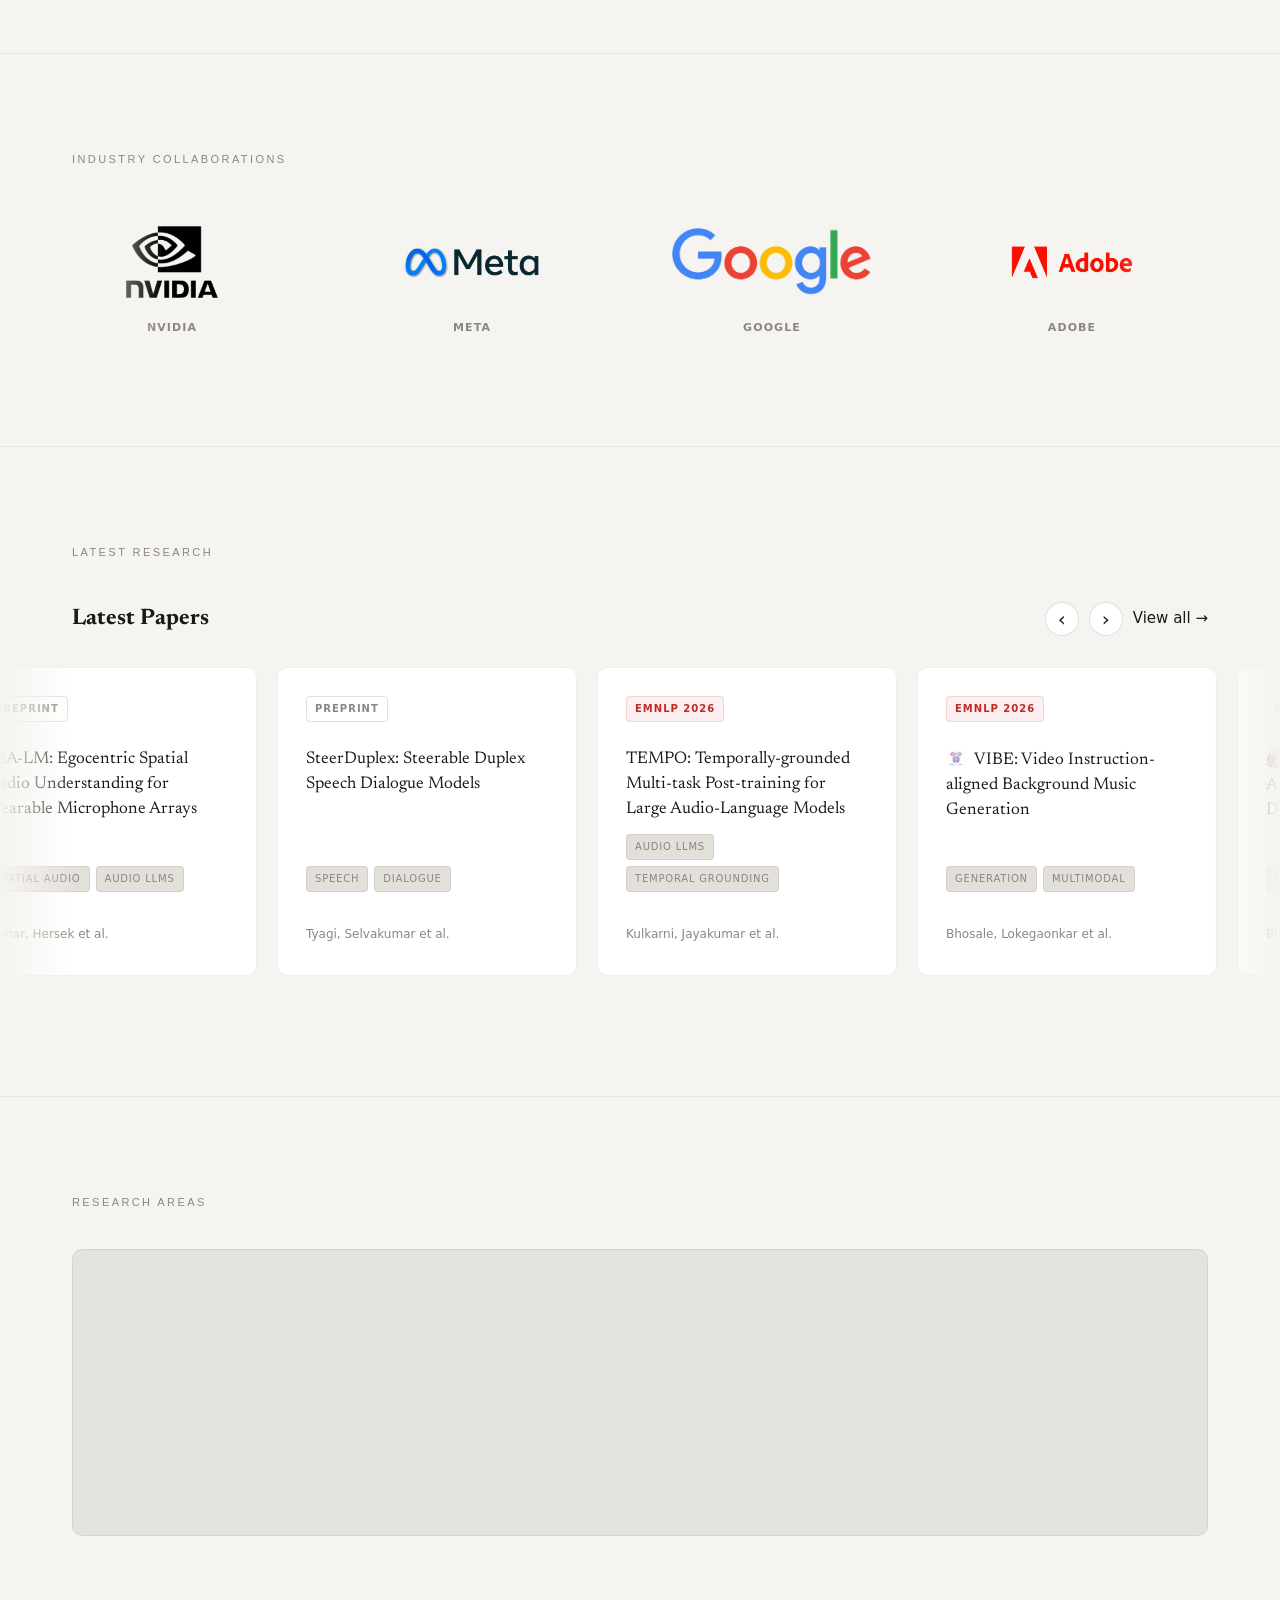
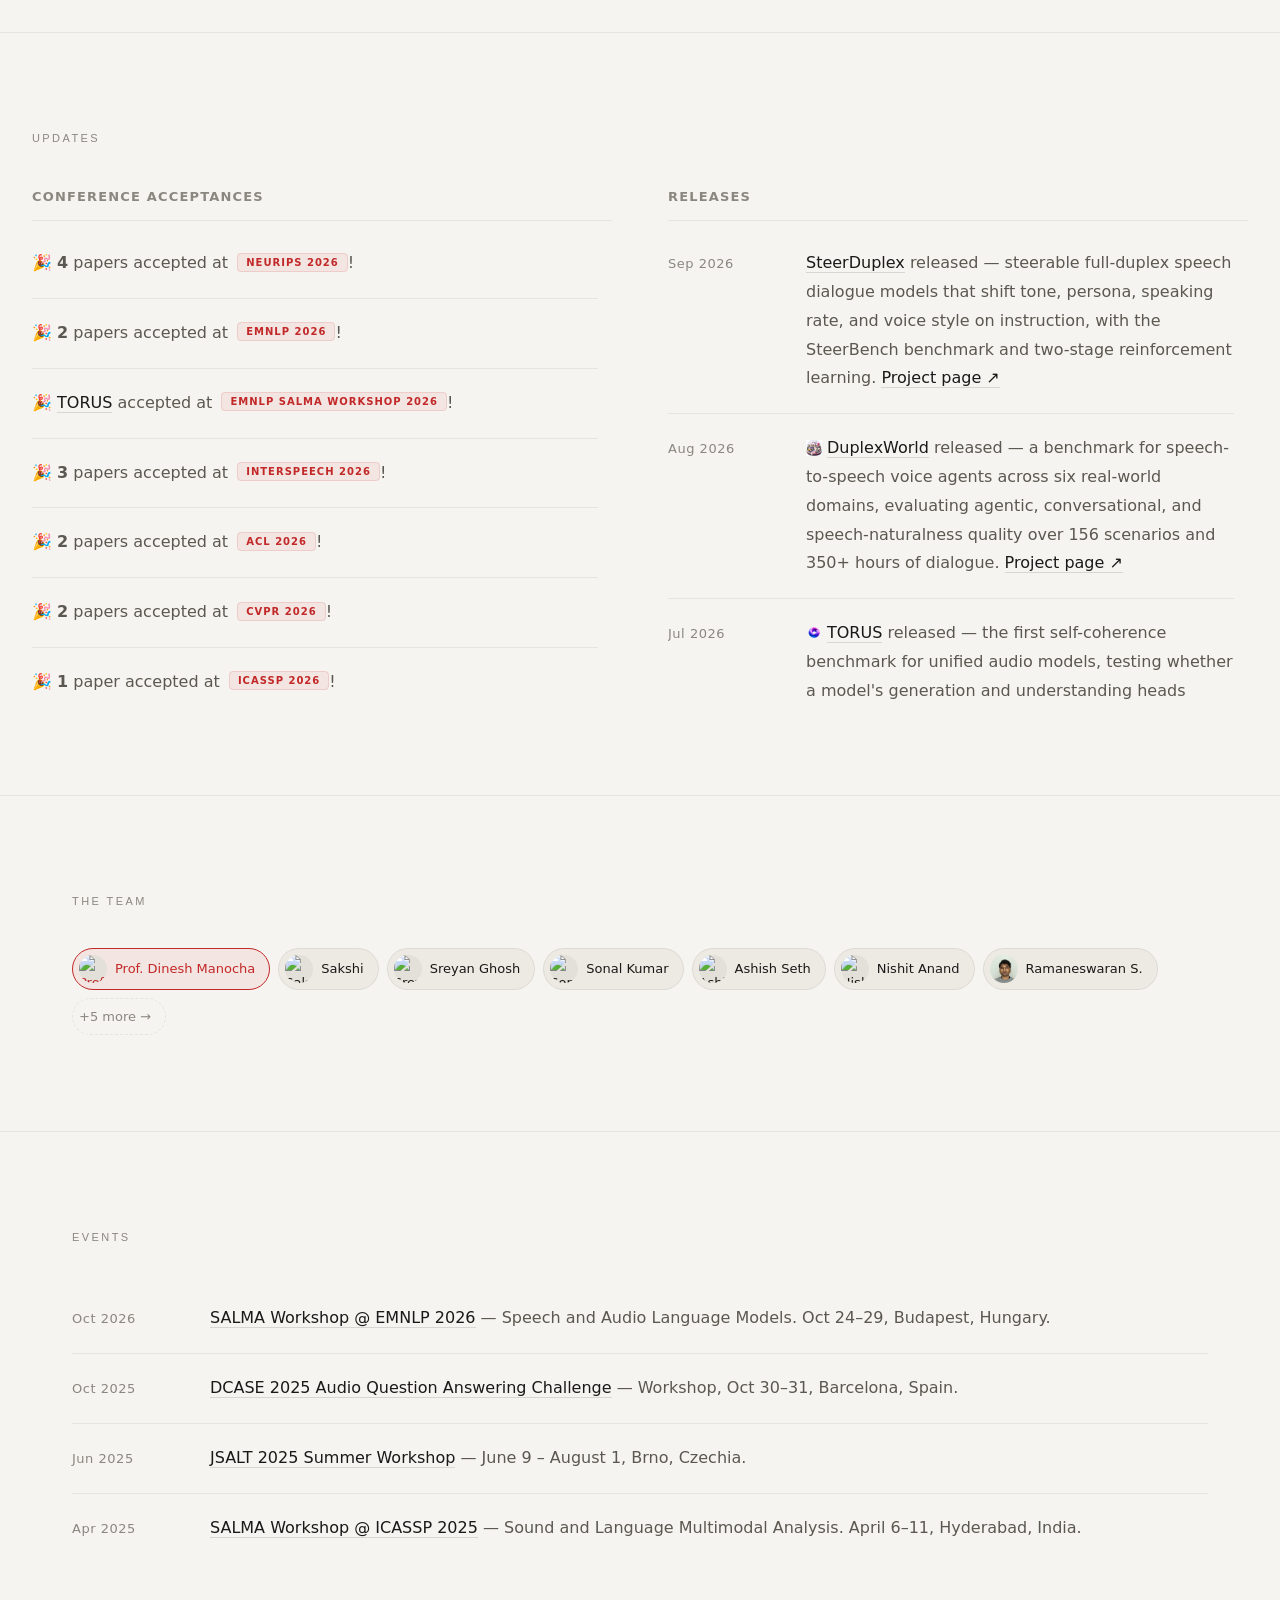
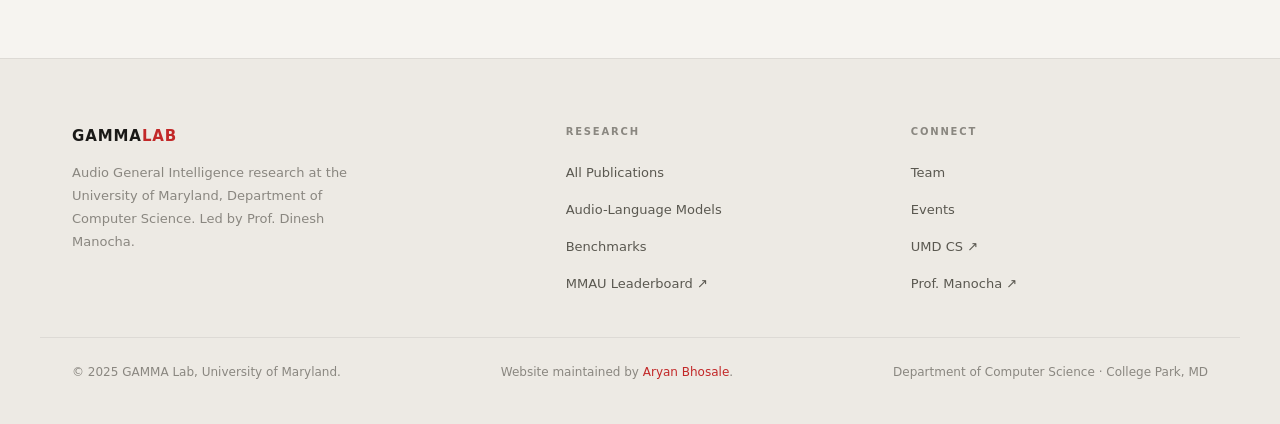
==== commit d290ab94: "Add SEA-LM preprint to home marquee and research page Co-Authored-By: Claude Sonnet 5.5 <noreply@ant" ====
--- a/index.html
+++ b/index.html
@@ -192,6 +192,12 @@
     <div class="paper-marquee-track">
 
       <!-- set 1 -->
+      <a href="https://arxiv.org/abs/2610.05610" target="_blank" rel="noopener" class="paper-card paper-marquee-card">
+        <div class="badge-row"><span class="venue-badge" style="background:transparent;border-color:var(--border2);color:var(--t3);">Preprint</span></div>
+        <div class="paper-card-title serif">SEA-LM: Egocentric Spatial Audio Understanding for Wearable Microphone Arrays</div>
+        <div class="badge-row"><span class="tag">Spatial Audio</span><span class="tag">Audio LLMs</span></div>
+        <div class="paper-card-bottom"><span class="paper-card-meta">Kumar, Hersek et al.</span><span class="paper-card-arrow">→</span></div>
+      </a>
       <a href="https://arxiv.org/abs/2609.12623" target="_blank" rel="noopener" class="paper-card paper-marquee-card">
         <div class="badge-row"><span class="venue-badge" style="background:transparent;border-color:var(--border2);color:var(--t3);">Preprint</span></div>
         <div class="paper-card-title serif">SteerDuplex: Steerable Duplex Speech Dialogue Models</div>
@@ -236,6 +242,12 @@
       </a>
 
       <!-- set 2 (duplicate for seamless loop) -->
+      <a href="https://arxiv.org/abs/2610.05610" target="_blank" rel="noopener" class="paper-card paper-marquee-card" aria-hidden="true">
+        <div class="badge-row"><span class="venue-badge" style="background:transparent;border-color:var(--border2);color:var(--t3);">Preprint</span></div>
+        <div class="paper-card-title serif">SEA-LM: Egocentric Spatial Audio Understanding for Wearable Microphone Arrays</div>
+        <div class="badge-row"><span class="tag">Spatial Audio</span><span class="tag">Audio LLMs</span></div>
+        <div class="paper-card-bottom"><span class="paper-card-meta">Kumar, Hersek et al.</span><span class="paper-card-arrow">→</span></div>
+      </a>
       <a href="https://arxiv.org/abs/2609.12623" target="_blank" rel="noopener" class="paper-card paper-marquee-card" aria-hidden="true">
         <div class="badge-row"><span class="venue-badge" style="background:transparent;border-color:var(--border2);color:var(--t3);">Preprint</span></div>
         <div class="paper-card-title serif">SteerDuplex: Steerable Duplex Speech Dialogue Models</div>
@@ -280,6 +292,12 @@
       </a>
 
       <!-- set 3 (duplicate for seamless loop) -->
+      <a href="https://arxiv.org/abs/2610.05610" target="_blank" rel="noopener" class="paper-card paper-marquee-card" aria-hidden="true">
+        <div class="badge-row"><span class="venue-badge" style="background:transparent;border-color:var(--border2);color:var(--t3);">Preprint</span></div>
+        <div class="paper-card-title serif">SEA-LM: Egocentric Spatial Audio Understanding for Wearable Microphone Arrays</div>
+        <div class="badge-row"><span class="tag">Spatial Audio</span><span class="tag">Audio LLMs</span></div>
+        <div class="paper-card-bottom"><span class="paper-card-meta">Kumar, Hersek et al.</span><span class="paper-card-arrow">→</span></div>
+      </a>
       <a href="https://arxiv.org/abs/2609.12623" target="_blank" rel="noopener" class="paper-card paper-marquee-card" aria-hidden="true">
         <div class="badge-row"><span class="venue-badge" style="background:transparent;border-color:var(--border2);color:var(--t3);">Preprint</span></div>
         <div class="paper-card-title serif">SteerDuplex: Steerable Duplex Speech Dialogue Models</div>
